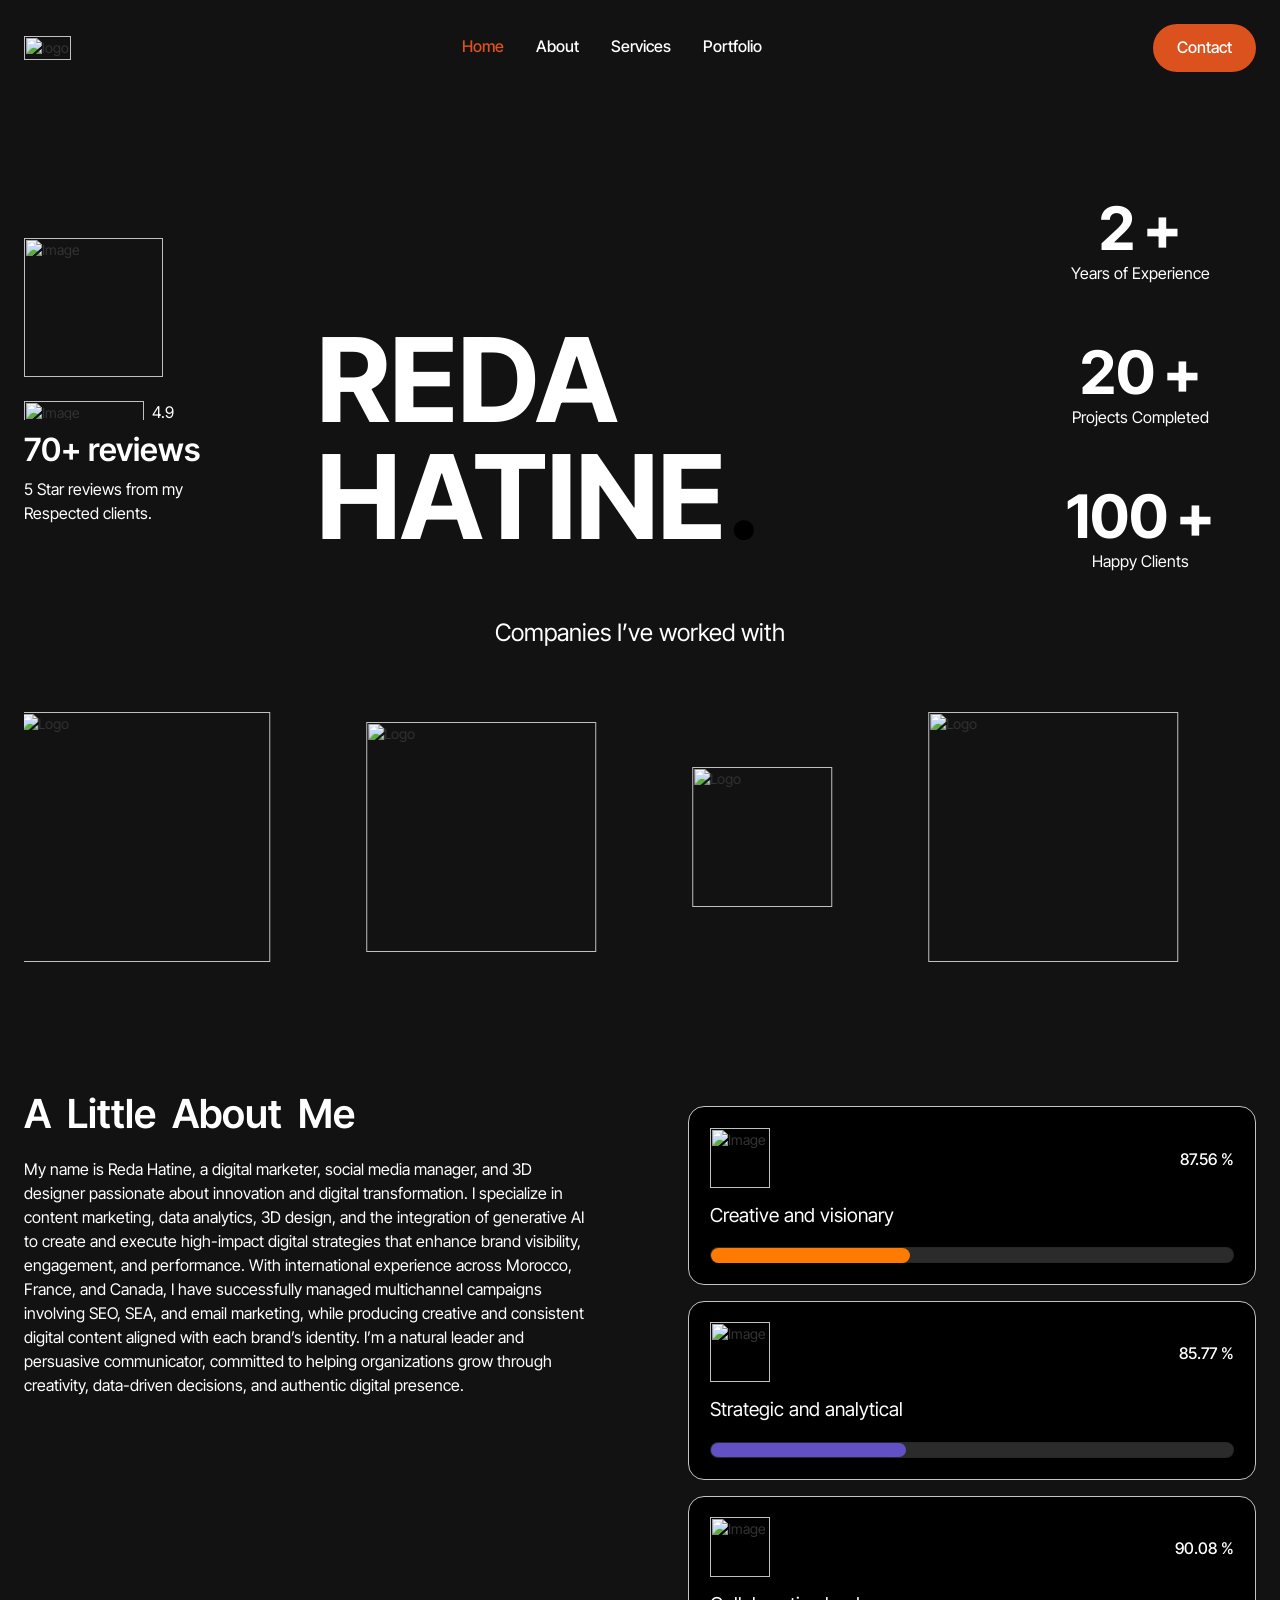
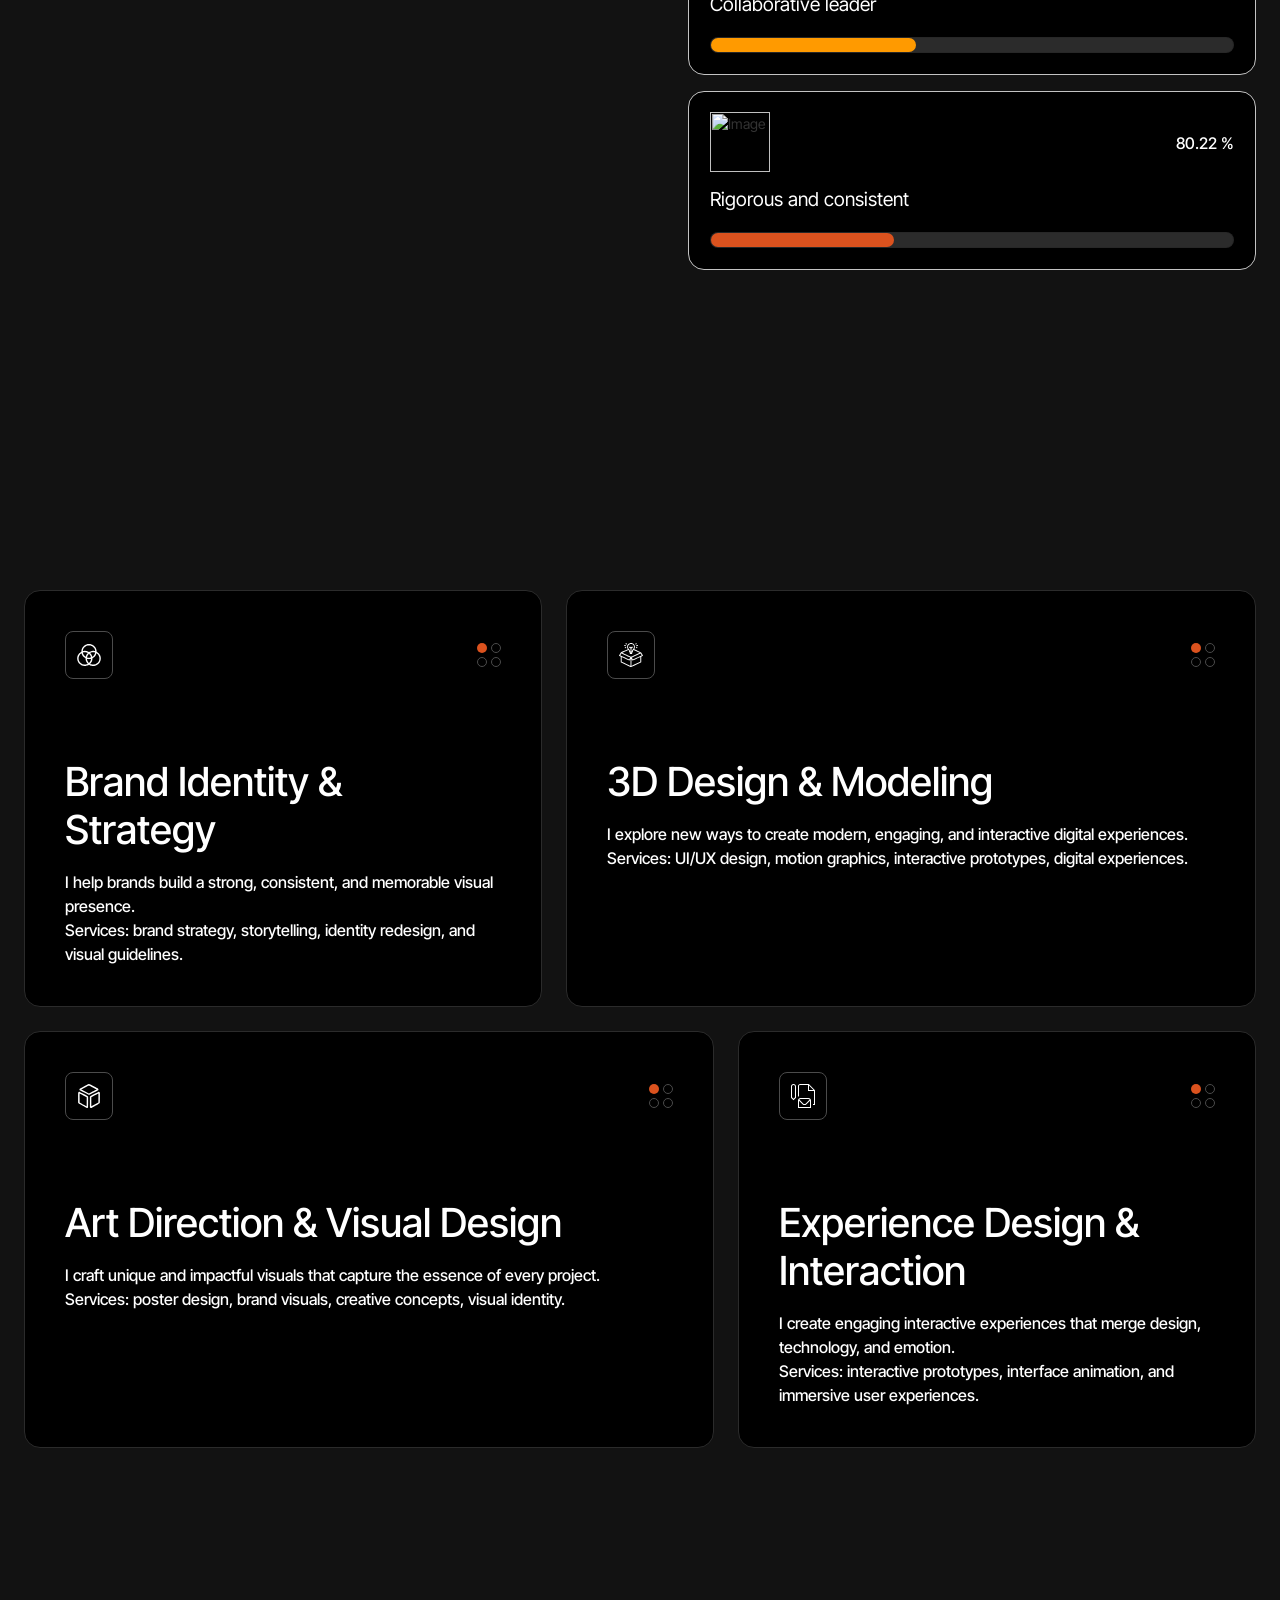
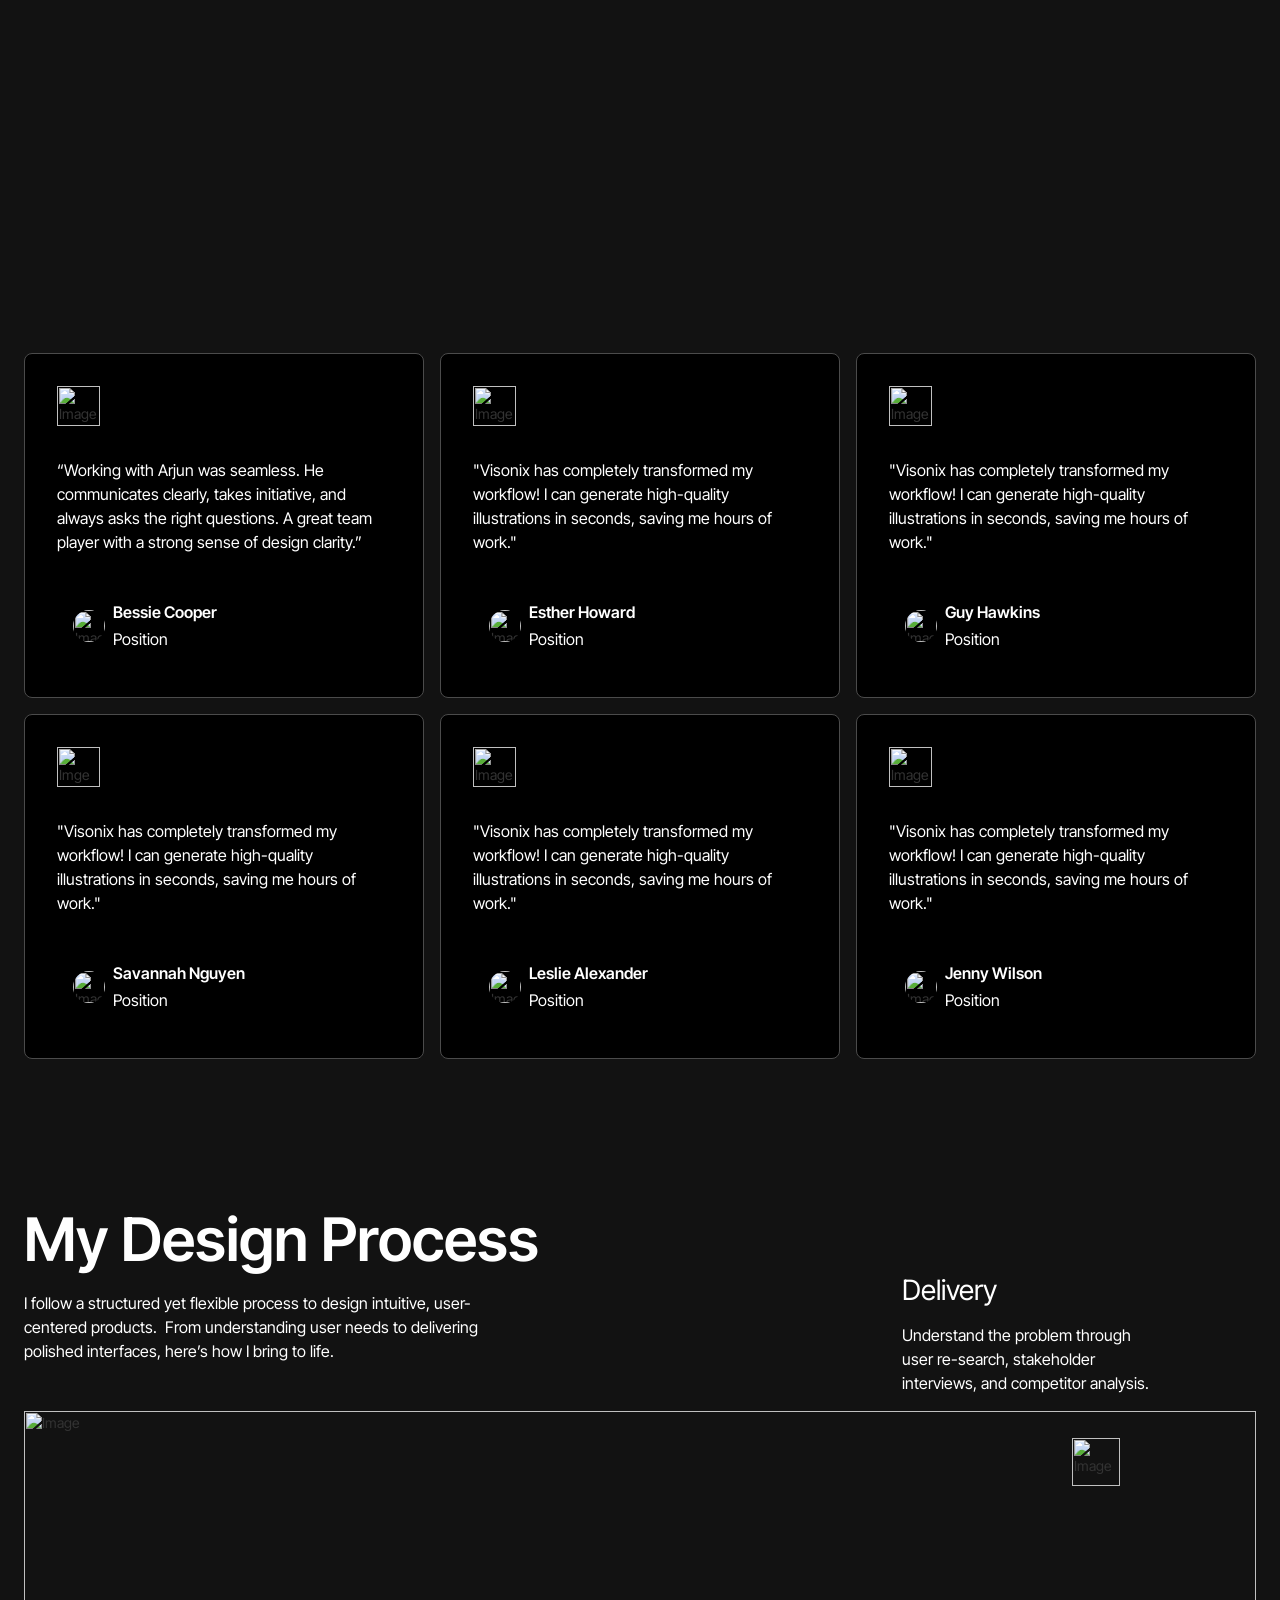
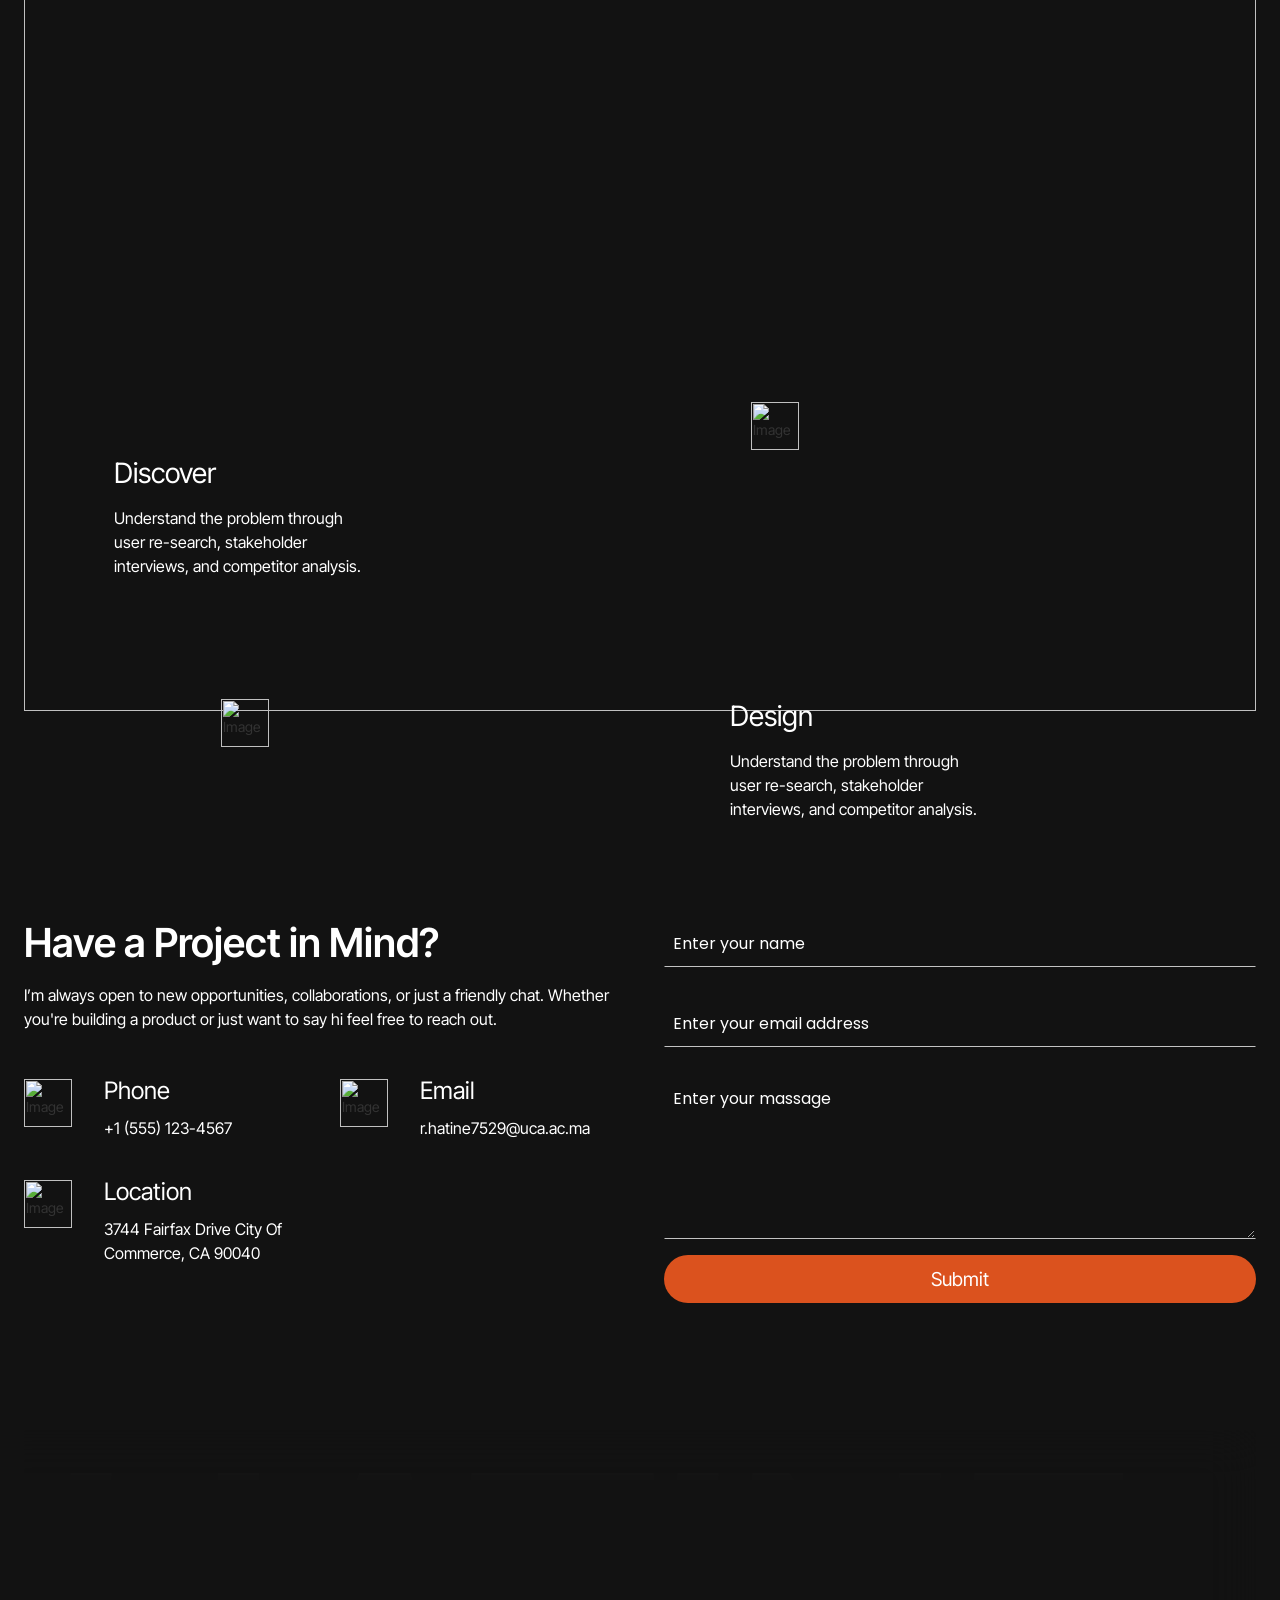
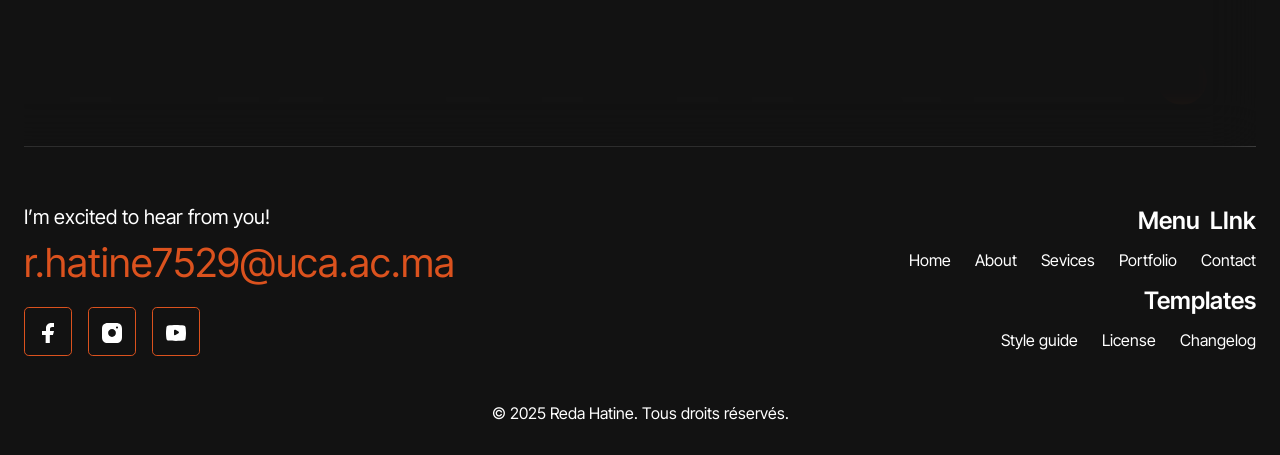
==== index.html @ 097d1cd8 "Add files via upload" ====
<html data-wf-page="6871e7c213c4bcf061320100" data-wf-site="6871e7c213c4bcf0613200f7" data-wf-status="1" lang="en" class="w-mod-js w-mod-ix wf-poppins-n3-active wf-poppins-n4-active wf-poppins-n5-active wf-poppins-n6-active wf-poppins-n7-active wf-poppins-n8-active wf-poppins-n9-active wf-intertight-n2-active wf-intertight-n3-active wf-intertight-n4-active wf-intertight-n5-active wf-intertight-n6-active wf-intertight-n7-active wf-intertight-n8-active wf-intertight-n9-active wf-active">
<head>
    <meta charset="utf-8">
    <title>HATINE PORTFOLIO</title>
    <meta name="description" content="HATINE PORTFOLIO — votre portfolio créatif et vos expériences digitales impactantes.">
    
    <!-- Open Graph -->
    <meta property="og:title" content="HATINE PORTFOLIO">
    <meta property="og:description" content="HATINE PORTFOLIO — votre portfolio créatif et vos expériences digitales impactantes.">
    <meta property="og:type" content="website">
    
    <!-- Twitter Card -->
    <meta name="twitter:card" content="summary_large_image">
    <meta property="twitter:title" content="HATINE PORTFOLIO">
    <meta property="twitter:description" content="HATINE PORTFOLIO — votre portfolio créatif et vos expériences digitales impactantes.">  
    <meta name="viewport" content="width=device-width, initial-scale=1">
    <!-- Favicon & Apple Touch Icon -->
    <link href="https://i.ibb.co/F4WWBfSJ/Fichier-1-1.webp" rel="shortcut icon" type="image/x-icon">
    <link href="https://i.ibb.co/KcgK6v9S/Fichier-2-6x.png" rel="apple-touch-icon">

    <!-- CSS et animations (à garder !) -->
    <link href="CSS.css" rel="stylesheet" type="text/css">

    <!-- Fonts Google -->
    <link href="https://fonts.googleapis.com/css?family=Poppins:300,regular,500,600,700,800,900%7CInter+Tight:200,300,regular,500,600,700,800,900" rel="stylesheet">

    <!-- Scripts divers (ex: Turnstile si utilisé) -->
    <script src="https://challenges.cloudflare.com/turnstile/v0/api.js"></script>
</head>
    <body>
        <div class="page-wrapper">
            <div data-animation="default" data-collapse="medium" data-duration="400" data-easing="ease" data-easing2="ease" role="banner" class="header-wrapper w-nav">
                <div class="container w-container">
                    <div class="header-content-wrapper">
                        <a href="./index.html" aria-current="page" class="header-logo-link w-nav-brand w--current" aria-label="home">
                            <img alt="logo" src="./SVG/LOGO HATINE 3.svg" class="header-logo">
                        </a>
                            <div class="header-middle-col" style="
    padding-left: 200px;
"><nav role="navigation" class="header-menu-wrapper w-nav-menu"><ul role="list" class="header-nav-menu-list"><li class="header-nav-list-item-middle"><a href="/" aria-current="page" class="header-nav-link w-nav-link w--current" style="max-width: 1440px;">Home</a></li><li class="header-nav-list-item-middle"><a href="/#About" class="header-nav-link w-nav-link" style="max-width: 1440px;">About</a></li><li class="header-nav-list-item-middle"><a href="/#Services" class="header-nav-link w-nav-link" style="max-width: 1440px;">Services</a></li><li class="header-nav-list-item-middle"><a href="/#Portfolio" class="header-nav-link w-nav-link" style="max-width: 1440px;">Portfolio</a></li><li class="header-nav-list-item-show-in-mbl"><a data-w-id="02e33fb7-3eda-a6fc-0c5e-44d389dcffd2" href="/#Contact" class="button bg-color w-inline-block"><div class="button-txt-container"><div class="button-text" style="transform: translate3d(0px, 0%, 0px) scale3d(1, 1, 1) rotateX(0deg) rotateY(0deg) rotateZ(0deg) skew(0deg, 0deg); transform-style: preserve-3d; color: rgb(255, 255, 255);">Contact me</div><div class="button-text" style="transform: translate3d(0px, 0%, 0px) scale3d(1, 1, 1) rotateX(0deg) rotateY(0deg) rotateZ(0deg) skew(0deg, 0deg); transform-style: preserve-3d; color: rgb(255, 255, 255);">Contact me</div></div><div class="button-bg bg" style="height: 0%;"></div></a></li></ul></nav></div><div class="header-right-col"><div data-w-id="871dc8f8-83c4-9dd5-4856-f73ccd2b44ee" class="menu-button w-nav-button" style="-webkit-user-select: text;" aria-label="menu" role="button" tabindex="0" aria-controls="w-nav-overlay-0" aria-haspopup="menu" aria-expanded="false">
                             <!-- Hamburger Menu -->
<div id="hamburger-animation" class="hamburger-icon"></div>

<!-- Ton menu existant reste inchangé -->
<!-- Exemple simple si nécessaire -->
<header>
  <nav id="main-nav">
    <ul>
      <li><a href="#home">Home</a></li>
      <li><a href="#pricing">Pricing</a></li>
      <li><a href="#catalogue">Catalogue</a></li>
    </ul>
  </nav>
</header>

<!-- Lottie JS -->
<script src="https://cdnjs.cloudflare.com/ajax/libs/lottie-web/5.10.1/lottie.min.js"></script>
<script>
  const animation = lottie.loadAnimation({
    container: document.getElementById('hamburger-animation'),
    renderer: 'svg',
    loop: false,
    autoplay: false,
    path: 'https://tonserveur.com/animation.lottie' // Remplace par ton fichier Lottie hébergé
  });

  const hamburger = document.getElementById('hamburger-animation');
  const nav = document.getElementById('main-nav');

  // Gestion du clic
  hamburger.addEventListener('click', () => {
    animation.play(); // Lancer l'animation
    nav.classList.toggle('open'); // Ouvrir/fermer le menu
  });
</script>

<style>
  .hamburger-icon {
    width: 50px;
    height: 50px;
    cursor: pointer;
  }

  /* Menu par défaut */
  #main-nav ul {
    display: flex;
    list-style: none;
    gap: 20px;
  }

  /* Classe open pour menu responsive si nécessaire */
  #main-nav.open ul {
    display: block; /* ou flex vertical selon ton design */
  }
</style>

                                <svg xmlns="http://www.w3.org/2000/svg" xmlns:xlink="http://www.w3.org/1999/xlink" viewBox="0 0 400 400" width="400" height="400" preserveAspectRatio="xMidYMid meet" style="width: 100%; height: 100%; transform: translate3d(0px, 0px, 0px); content-visibility: visible;"><defs><clipPath id="__lottie_element_2"><rect width="400" height="400" x="0" y="0"></rect></clipPath></defs><g clip-path="url(#__lottie_element_2)"><g transform="matrix(1,0,0,1,200,275)" opacity="1" style="display: block;"><g opacity="1" transform="matrix(1,0,0,1,1,0)"><path fill="rgb(255,255,255)" fill-opacity="1" d=" M120,0 C120,0 120,0 120,0 C120,11.038000106811523 111.03800201416016,20 100,20 C100,20 -100,20 -100,20 C-111.03800201416016,20 -120,11.038000106811523 -120,0 C-120,0 -120,0 -120,0 C-120,-11.038000106811523 -111.03800201416016,-20 -100,-20 C-100,-20 100,-20 100,-20 C111.03800201416016,-20 120,-11.038000106811523 120,0z"></path></g></g><g transform="matrix(1,0,0,1,200,200)" opacity="1" style="display: block;"><g opacity="1" transform="matrix(1,0,0,1,1,0)"><path fill="rgb(255,255,255)" fill-opacity="1" d=" M120,0 C120,0 120,0 120,0 C120,11.038000106811523 111.03800201416016,20 100,20 C100,20 -100,20 -100,20 C-111.03800201416016,20 -120,11.038000106811523 -120,0 C-120,0 -120,0 -120,0 C-120,-11.038000106811523 -111.03800201416016,-20 -100,-20 C-100,-20 100,-20 100,-20 C111.03800201416016,-20 120,-11.038000106811523 120,0z"></path></g></g><g transform="matrix(1,0,0,1,200,125)" opacity="1" style="display: block;"><g opacity="1" transform="matrix(1,0,0,1,1,0)"><path fill="rgb(255,255,255)" fill-opacity="1" d=" M120,0 C120,0 120,0 120,0 C120,11.038000106811523 111.03800201416016,20 100,20 C100,20 -100,20 -100,20 C-111.03800201416016,20 -120,11.038000106811523 -120,0 C-120,0 -120,0 -120,0 C-120,-11.038000106811523 -111.03800201416016,-20 -100,-20 C-100,-20 100,-20 100,-20 C111.03800201416016,-20 120,-11.038000106811523 120,0z"></path></g></g></g></svg></div></div><div class="btn-header-hidden-on-mbl"><a data-w-id="02e33fb7-3eda-a6fc-0c5e-44d389dcffd2" href="/#Contact" class="button bg-color w-inline-block"><div class="button-txt-container"><div class="button-text" style="transform: translate3d(0px, 0%, 0px) scale3d(1, 1, 1) rotateX(0deg) rotateY(0deg) rotateZ(0deg) skew(0deg, 0deg); transform-style: preserve-3d; color: rgb(255, 255, 255);">Contact</div><div class="button-text" style="transform: translate3d(0px, 0%, 0px) scale3d(1, 1, 1) rotateX(0deg) rotateY(0deg) rotateZ(0deg) skew(0deg, 0deg); transform-style: preserve-3d; color: rgb(255, 255, 255);">Contact</div></div><div class="button-bg bg" style="height: 0%;"></div></a></div></div></div></div><div class="w-nav-overlay" data-wf-ignore="" id="w-nav-overlay-0"></div></div><div class="main-wrapper"><section class="section hero"><div class="w-layout-blockcontainer container w-container"><div class="hero-block-wrapper"><div id="w-node-_30bfed81-cc82-657a-767e-dd9923428d04-61320100" class="hero-left-blcok"><div data-w-id="4ce2d105-aa10-a23f-bde0-a8a5b1ce5b0f" class="user-review-block" style="filter: blur(0px);">
                                  <img src="https://i.ibb.co/ZpfJ3Hmd/Fichier-1-6x.webp" loading="lazy" sizes="100vw" srcset="https://i.ibb.co/ZpfJ3Hmd/Fichier-1-6x.webp 500w, https://i.ibb.co/ZpfJ3Hmd/Fichier-1-6x.webp 576w" alt="Image" class="user-image"><div class="_5-star-review-block">
                                    <img src="https://i.ibb.co/gMTdr5tY/Fichier-3-6x.png" loading="lazy" alt="Image" class="image" style="
    padding-bottom: 3px;
"><div class="rating-point">4.9</div></div><h3 class="review-heading">70+ reviews</h3><p class="revicew-paragph">5 Star reviews from my Respected clients.</p></div></div><div class="hero-center-block">
                                <img class="hero-image" src="https://i.ibb.co/pjGcCcpR/image-boost-qualite-2-3x.png" alt="photos de hatine" style="opacity: 1; transform: translate3d(0px, 0px, 0px) scale3d(1, 1, 1) rotateX(0deg) rotateY(0deg) rotateZ(0deg) skew(0deg, 0deg); transform-style: preserve-3d; filter: blur(0px);" sizes="100vw" data-w-id="a9d3b0a2-f118-9b7a-ea75-cdd1d0e0e079" loading="lazy" srcset="https://i.postimg.cc/VNJX70Z6/IMAGE-4.png
 500w, https://i.ibb.co/pjGcCcpR/image-boost-qualite-2-3x.png
 800w, https://i.ibb.co/pjGcCcpR/image-boost-qualite-2-3x.png
 1080w, https://i.ibb.co/pjGcCcpR/image-boost-qualite-2-3x.png
 1600w, https://i.ibb.co/pjGcCcpR/image-boost-qualite-2-3x.png
 2000w, https://i.ibb.co/pjGcCcpR/image-boost-qualite-2-3x.png
 2600w, https://i.ibb.co/pjGcCcpR/image-boost-qualite-2-3x.png
 3200w, https://i.ibb.co/pjGcCcpR/image-boost-qualite-2-3x.png
 4868w"
>
                                <h1 data-w-id="84943221-6e9d-928a-6dec-cca4626eab8d" class="hero-heading" style="filter: blur(3.52024C15);">REDA HATINE<span class="text-color">.</span></h1>
                            </div><div id="w-node-_1a9e88be-eb42-890d-9bca-97d100cc6064-61320100" data-w-id="1a9e88be-eb42-890d-9bca-97d100cc6064" class="hero-right-block" style="filter: blur(0px);"><div class="experience-block-wrapper"><div class="experience-block"><div class="count-up-block"><div class="count-up-item"><h2 class="item-text">2</h2></div></div><h2 class="pluse">+</h2></div><div class="text-block">Years of Experience</div></div><div class="experience-block-wrapper"><div class="experience-block"><h2 class="item-text">20</h2><h2 class="pluse">+</h2></div><div class="text-block">Projects Completed</div></div><div class="experience-block-wrapper"><div class="experience-block"><h2 class="item-text">100</h2><h2 class="pluse">+</h2></div><div class="text-block">Happy Clients</div></div></div></div></div></section><section class="section logo"><div class="w-layout-blockcontainer container w-container"><div class="brend-logo-block"><div class="brand-logo-tittle">Companies I’ve worked with<br></div></div><div data-w-id="37435d28-dd24-475d-df54-d5ac12c17b4f" style="opacity: 1; transform: translate3d(0px, 0px, 0px) scale3d(1, 1, 1) rotateX(0deg) rotateY(0deg) rotateZ(0deg) skew(0deg, 0deg); transform-style: preserve-3d;" class="brand-content-wrapper"><div class="brand-logo-wrapper"><div data-w-id="37435d28-dd24-475d-df54-d5ac12c17b53" class="brand-logo-wrap" style="will-change: transform; transform: translate3d(-58.654%, 0px, 0px) scale3d(1, 1, 1) rotateX(0deg) rotateY(0deg) rotateZ(0deg) skew(0deg, 0deg); transform-style: preserve-3d;">
                              <div class="brand-logo-list">
                              <img loading="lazy" src="https://files.catbox.moe/8ltiwk.svg" alt="Logo" class="logo" width="150" height="auto">
                              <img loading="lazy" src="https://files.catbox.moe/9o4jgm.svg" alt="Logo" class="logo" width="230" height="auto">
                              <img loading="lazy" src="https://files.catbox.moe/4v5tq1.svg" alt="Logo" class="logo" width="250" height="auto">
                              <img loading="lazy" src="https://files.catbox.moe/s413m1.svg" alt="Logo" class="logo" width="230" height="auto">
                              <img loading="lazy" src="https://files.catbox.moe/nuo3vb.svg" alt="Logo" class="logo" width="140" height="auto">
                              <img loading="lazy" src="https://files.catbox.moe/gec1yn.svg" alt="Logo" class="logo" width="250" height="auto">
                              <img loading="lazy" src="https://files.catbox.moe/8ltiwk.svg" alt="Logo" class="logo" width="150" height="auto">
                              <img loading="lazy" src="https://files.catbox.moe/9o4jgm.svg" alt="Logo" class="logo" width="230" height="auto">
                              <img loading="lazy" src="https://files.catbox.moe/4v5tq1.svg" alt="Logo" class="logo" width="250" height="auto">
                              <img loading="lazy" src="https://files.catbox.moe/s413m1.svg" alt="Logo" class="logo" width="230" height="auto">
                              <img loading="lazy" src="https://files.catbox.moe/nuo3vb.svg" alt="Logo" class="logo" width="140" height="auto">
                              <img loading="lazy" src="https://files.catbox.moe/gec1yn.svg" alt="Logo" class="logo" width="250" height="auto">
                              <img loading="lazy" src="https://files.catbox.moe/8ltiwk.svg" alt="Logo" class="logo" width="150" height="auto">
                              <img loading="lazy" src="https://files.catbox.moe/9o4jgm.svg" alt="Logo" class="logo" width="230" height="auto">
                              <img loading="lazy" src="https://files.catbox.moe/4v5tq1.svg" alt="Logo" class="logo" width="250" height="auto">
                              <img loading="lazy" src="https://files.catbox.moe/s413m1.svg" alt="Logo" class="logo" width="230" height="auto">
                              <img loading="lazy" src="https://files.catbox.moe/nuo3vb.svg" alt="Logo" class="logo" width="140" height="auto">
                              <img loading="lazy" src="https://files.catbox.moe/gec1yn.svg" alt="Logo" class="logo" width="250" height="auto">
                              <img loading="lazy" src="https://files.catbox.moe/8ltiwk.svg" alt="Logo" class="logo" width="150" height="auto">
                              <img loading="lazy" src="https://files.catbox.moe/9o4jgm.svg" alt="Logo" class="logo" width="230" height="auto">
                              <img loading="lazy" src="https://files.catbox.moe/4v5tq1.svg" alt="Logo" class="logo" width="250" height="auto">
                              <img loading="lazy" src="https://files.catbox.moe/s413m1.svg" alt="Logo" class="logo" width="230" height="auto">
                              <img loading="lazy" src="https://files.catbox.moe/nuo3vb.svg" alt="Logo" class="logo" width="140" height="auto">
                              <img loading="lazy" src="https://files.catbox.moe/gec1yn.svg" alt="Logo" class="logo" width="250" height="auto">
                              
                            </div>
                            </div></div></div></div></section><section id="About" class="section about"><div class="w-layout-blockcontainer container w-container"><div class="about-grid"><div class="about-content-block"><div data-w-id="81171060-99e2-f472-6dbf-bc23b9b361d6" style="opacity: 1; transform: translate3d(0px, 0px, 0px) scale3d(1, 1, 1) rotateX(0deg) rotateY(0deg) rotateZ(0deg) skew(0deg, 0deg); transform-style: preserve-3d; filter: blur(0px);" class="about-left-content"><h2 class="about-heading">A &nbsp;Little &nbsp;About &nbsp;Me</h2><p class="about-paragraph">My name is Reda Hatine, a digital marketer, social media manager, and 3D designer passionate about innovation and digital transformation. I specialize in content marketing, data analytics, 3D design, and the integration of generative AI to create and execute high-impact digital strategies that enhance brand visibility, engagement, and performance.

With international experience across Morocco, France, and Canada, I have successfully managed multichannel campaigns involving SEO, SEA, and email marketing, while producing creative and consistent digital content aligned with each brand’s identity.

I’m a natural leader and persuasive communicator, committed to helping organizations grow through creativity, data-driven decisions, and authentic digital presence.</p></div></div>
<div class="about-right-content">
  <div data-w-id="67bd8d2a-3301-dd51-6ad3-b2452aca63e2" class="skill-block-wrapper" style="filter: blur(0px);">
    <div class="progressbar-block-wrapper">
      <div class="progressbar-text-block">
      <img src="https://i.ibb.co/FkCL4Tjv/Fichier-8-6x.png" loading="lazy" alt="Image" class="skill-logo">
      <div class="number-count-block"><div class="number-count-item">
        <div class="progressbar-peating">87.56 %</div></div></div></div>
      <div class="skill-tittle">Creative and visionary</div>
      <div data-w-id="2b3f5e15-7f4f-ccec-57c4-8867e4cb45e5" class="progressbar-block">
        <div class="progressbar _0-1" style="width: 10%; height: 14.4px;"></div></div></div>
        <div class="progressbar-block-wrapper"><div class="progressbar-text-block">
          <img src="https://i.ibb.co/RT8dkp8b/Fichier-10-6x.png" loading="lazy" alt="Image" class="skill-logo"><div class="number-count-block"><div class="number-count-item"><div class="progressbar-peating">85.77 %</div></div></div></div><div class="skill-tittle">Strategic and analytical</div><div data-w-id="8d98db5c-afa8-ae32-727e-9595b463fff4" class="progressbar-block"><div class="progressbar _0-2" style=""></div></div></div><div data-w-id="d628654c-b9e8-96ee-984b-22484316a522" style="opacity: 0;" class="progressbar-block-wrapper"><div class="progressbar-text-block"><img src="https://i.ibb.co/PZ3M0p9m/Fichier-5-6x.png" loading="lazy" alt="Image" class="skill-logo"><div class="number-count-block"><div class="number-count-item"><div class="progressbar-peating">90.08 %</div></div></div></div><div class="skill-tittle">Collaborative leader
</div><div data-w-id="d628654c-b9e8-96ee-984b-22484316a533" class="progressbar-block"><div class="progressbar _0-3" style=""></div></div></div><div data-w-id="a36bb72c-5422-218b-5f95-a6cd2f809452" class="progressbar-block-wrapper" style=""><div class="progressbar-text-block">
  <img src="https://i.ibb.co/RTTCkH35/Fichier-11-6x.png" loading="lazy" alt="Image" class="skill-logo"><div class="number-count-block"><div class="number-count-item"><div class="progressbar-peating">80.22 %</div></div></div></div><div class="skill-tittle">Rigorous and consistent</div><div data-w-id="a36bb72c-5422-218b-5f95-a6cd2f809463" class="progressbar-block"><div class="progressbar _0-4" style=""></div></div></div></div></div></div></div></section><section id="Services" class="secton services"><div class="w-layout-blockcontainer container w-container"><div data-w-id="b0ee0c36-6d15-39f8-bf74-77f7d0450d7d" style="opacity: 0;" class="services-block-tittle"><h2 class="services-tittle-text center">My services</h2><p class="services-tittle-paragraph center">
 From insights to interface, I create digital experiences that are both intuitive and visually refined.</p></div><div class="services-card-wrapper"><div data-w-id="d02e26b6-0eac-b21f-e681-9f4be373e562" class="services-card-block" style=""><div class="services-card-icon-block"><div class="services-icon-0-1 w-embed"><svg xmlns="http://www.w3.org/2000/svg" width="48" height="48" viewBox="0 0 48 48" fill="none">
  <rect x="0.5" y="0.5" width="47" height="47" rx="7.5" stroke="#4B4B4B"></rect>
  <path fill-rule="evenodd" clip-rule="evenodd" d="M23.9538 13C24.3736 13 24.8394 13.0183 24.9916 13.0458C25.1438 13.0733 25.5082 13.1559 25.7987 13.2246C26.0893 13.2934 26.5459 13.4355 26.8134 13.5364C27.0809 13.6418 27.4868 13.8343 27.722 13.9673C27.9573 14.1002 28.317 14.334 28.5292 14.4853C28.7367 14.6366 29.1149 14.9667 29.3732 15.2234C29.6269 15.4755 29.959 15.8514 30.1112 16.0623C30.2634 16.2686 30.4986 16.6262 30.6324 16.86C30.7661 17.0938 30.9552 17.488 31.0567 17.7402C31.1536 17.9923 31.2781 18.3544 31.3288 18.5424C31.3842 18.7304 31.458 19.0604 31.4949 19.2759C31.5318 19.4914 31.5779 19.8994 31.6332 20.7016L31.9561 20.8758C32.136 20.9721 32.4865 21.2059 32.7402 21.3938C32.9938 21.5864 33.4182 21.9669 33.6857 22.2373C33.9532 22.5124 34.2945 22.925 34.4513 23.1496C34.6035 23.3788 34.8064 23.6951 34.8987 23.8602C34.9863 24.0252 35.1339 24.3324 35.2215 24.5478C35.3138 24.7633 35.4383 25.1254 35.5075 25.3501C35.5721 25.5747 35.6689 25.9965 35.7151 26.2807C35.775 26.6153 35.8073 27.005 35.8073 27.3993C35.8073 27.7889 35.775 28.2107 35.7151 28.5591C35.6689 28.8616 35.5721 29.2971 35.5075 29.5218C35.4383 29.7464 35.3046 30.1315 35.1985 30.3699C35.097 30.6083 34.9033 30.9933 34.7696 31.218C34.6358 31.4426 34.4052 31.7956 34.2484 31.9973C34.0962 32.199 33.7456 32.5795 33.4689 32.8454C33.1922 33.1113 32.8001 33.4459 32.6018 33.588C32.3989 33.7302 32.016 33.964 31.7485 34.1015C31.481 34.239 31.1489 34.3949 31.0106 34.4499C30.8722 34.5049 30.5586 34.6103 30.3187 34.6837C30.0789 34.7524 29.7053 34.8487 29.4885 34.89C29.2625 34.9312 28.7598 34.9771 28.3124 34.9862C27.8143 35 27.413 34.9908 27.2055 34.9542C27.0256 34.9267 26.6428 34.8441 26.3522 34.7708C26.0616 34.702 25.605 34.5599 25.3375 34.4591C25.07 34.3536 24.6734 34.1657 24.4474 34.0373C24.226 33.9135 24.0184 33.8081 23.9907 33.8081C23.9585 33.8127 23.8155 33.8814 23.6771 33.9685C23.5387 34.0511 23.2482 34.2023 23.0314 34.3032C22.8146 34.404 22.441 34.5462 22.2012 34.6241C21.9614 34.6974 21.597 34.7937 21.394 34.835C21.1911 34.8762 20.9282 34.9312 20.8037 34.9542C20.6838 34.9817 20.2548 35 19.8489 35C19.4431 35 19.0003 34.9771 18.8665 34.9496C18.7374 34.9221 18.4284 34.8579 18.1885 34.8075C17.9487 34.757 17.5428 34.6424 17.2892 34.5553C17.0355 34.4682 16.6665 34.3124 16.4682 34.2161C16.2745 34.1198 15.9747 33.9502 15.804 33.8493C15.6287 33.7439 15.3243 33.5284 15.1214 33.3726C14.9185 33.2167 14.5449 32.8729 14.2912 32.6116C14.0375 32.3457 13.7054 31.9469 13.5486 31.7222C13.3964 31.493 13.1935 31.1767 13.1012 31.0117C13.0136 30.8466 12.866 30.5395 12.7784 30.324C12.6861 30.1086 12.5616 29.7464 12.4924 29.5218C12.4279 29.2971 12.3356 28.8708 12.2849 28.582C12.2249 28.2382 12.1926 27.8393 12.1926 27.4359C12.1926 27.0325 12.2249 26.6337 12.2849 26.2899C12.331 26.001 12.4279 25.5747 12.4924 25.3501C12.5616 25.1254 12.6861 24.7633 12.7784 24.5478C12.866 24.3324 13.0136 24.0252 13.1012 23.8602C13.1935 23.6951 13.3964 23.3788 13.5486 23.1496C13.7054 22.925 14.0467 22.5124 14.3143 22.2373C14.5818 21.9669 15.0061 21.5864 15.2598 21.3938C15.5134 21.2059 15.8686 20.9721 16.3667 20.7016L16.399 20.1836C16.4221 19.8994 16.4682 19.4914 16.5051 19.2759C16.542 19.0604 16.6158 18.7304 16.6711 18.5424C16.7218 18.3544 16.8464 17.9923 16.9432 17.7402C17.0447 17.488 17.2338 17.0938 17.3676 16.86C17.5013 16.6262 17.7365 16.2686 17.8887 16.0577C18.0409 15.8514 18.373 15.4755 18.6313 15.2188C18.885 14.9667 19.2632 14.6366 19.4754 14.4853C19.6829 14.334 20.0427 14.1002 20.2779 13.9673C20.5131 13.8343 20.9098 13.6464 21.1634 13.5455C21.4171 13.4493 21.823 13.3163 22.0628 13.2567C22.3027 13.1925 22.6578 13.11 22.8469 13.0733C23.0498 13.0367 23.5065 13.0046 23.9538 13V13ZM22.4318 14.5816C22.192 14.6458 21.8184 14.7695 21.6016 14.8566C21.3848 14.9437 21.0758 15.095 20.9098 15.1913C20.7437 15.2876 20.4439 15.4939 20.241 15.6406C20.0381 15.7918 19.6967 16.099 19.48 16.3236C19.2632 16.5528 18.9865 16.8921 18.8573 17.08C18.7328 17.2634 18.5391 17.5935 18.4284 17.8089C18.3223 18.0244 18.1747 18.3865 18.0963 18.6112C18.0225 18.8358 17.9303 19.1888 17.8934 19.3905C17.8565 19.5922 17.8149 19.8443 17.8011 19.9498C17.7873 20.0598 17.7827 20.1469 17.7965 20.1469C17.8103 20.1469 17.9395 20.1148 18.0871 20.0781C18.2301 20.0415 18.5852 19.9773 18.8712 19.9406C19.1525 19.9039 19.5999 19.8718 19.8628 19.8718C20.1211 19.8718 20.55 19.9039 20.8175 19.936C21.085 19.9727 21.4356 20.0369 21.6016 20.0781C21.7676 20.1194 22.0674 20.2065 22.2704 20.2707C22.4733 20.3349 22.8146 20.4724 23.0314 20.5687C23.2482 20.6695 23.5387 20.8208 23.6771 20.9033C23.8155 20.9904 23.9585 21.0592 23.9907 21.0638C24.0184 21.0638 24.226 20.9583 24.452 20.8345C24.6734 20.7062 25.0608 20.5228 25.3145 20.422C25.5681 20.3257 25.974 20.1927 26.2138 20.1286C26.4537 20.0598 26.8872 19.9773 27.1732 19.9406C27.4545 19.9039 27.8973 19.8718 28.151 19.8718C28.4047 19.8718 28.8474 19.9039 29.1334 19.9406C29.4147 19.9773 29.7699 20.0415 29.9175 20.0781C30.0605 20.1148 30.1896 20.1469 30.2034 20.1469C30.2173 20.1469 30.2127 20.0598 30.1988 19.9498C30.185 19.8443 30.1435 19.5922 30.1066 19.3905C30.0697 19.1888 29.9774 18.8358 29.9036 18.6112C29.8252 18.3865 29.6776 18.0244 29.5716 17.8089C29.4609 17.5935 29.2718 17.2634 29.1426 17.0754C29.0181 16.8875 28.6768 16.4932 28.3816 16.2044C28.091 15.911 27.6944 15.5718 27.5053 15.448C27.3162 15.3197 26.9841 15.1317 26.7673 15.0217C26.5505 14.9162 26.1862 14.7695 25.9602 14.6916C25.7342 14.6183 25.379 14.5266 25.1761 14.4853C24.9731 14.4441 24.5165 14.4028 24.1614 14.3936C23.8063 14.3845 23.3727 14.3936 23.1928 14.4211C23.0176 14.4441 22.6716 14.5174 22.4318 14.5816ZM18.1885 21.4718C17.8934 21.5543 17.8887 21.5589 17.898 21.7101C17.9026 21.7972 17.9625 22.0494 18.0271 22.2786C18.0963 22.5032 18.2208 22.8562 18.3085 23.0579C18.3915 23.2596 18.6129 23.6493 18.7927 23.9289C18.9865 24.2178 19.2955 24.6074 19.5307 24.8458C19.7521 25.0704 20.1026 25.3822 20.3056 25.5334C20.5131 25.6847 20.693 25.7993 20.7022 25.7856C20.7114 25.7718 20.7668 25.6068 20.8175 25.4188C20.8729 25.2309 20.9974 24.8687 21.0943 24.6166C21.1957 24.3645 21.3848 23.9702 21.514 23.7456C21.6431 23.5164 21.8414 23.2092 21.9475 23.0579C22.0582 22.9066 22.3027 22.6041 22.4964 22.3795L22.8469 21.9806C22.3303 21.7606 22.0352 21.646 21.8553 21.5818C21.68 21.5222 21.3433 21.4305 21.1173 21.3801C20.8498 21.3205 20.4578 21.2838 20.0104 21.2701C19.5307 21.2563 19.1894 21.2701 18.9034 21.3159C18.6774 21.3526 18.3546 21.4213 18.1885 21.4718ZM26.9749 21.3663C26.7719 21.403 26.4721 21.4763 26.3061 21.5314C26.14 21.5818 25.8126 21.7056 25.582 21.8018L25.153 21.9806C25.6973 22.6041 25.9417 22.9066 26.0524 23.0579C26.1585 23.2092 26.3568 23.5164 26.486 23.7456C26.6151 23.9702 26.8042 24.3645 26.9057 24.6166C27.0025 24.8687 27.1271 25.2309 27.1824 25.4188C27.2331 25.6068 27.2885 25.7672 27.2977 25.7718C27.3116 25.781 27.4591 25.6893 27.6344 25.5701C27.8051 25.4555 28.1556 25.1484 28.4093 24.8962C28.7321 24.5753 28.9812 24.2773 29.2072 23.9289C29.3871 23.6493 29.6085 23.2596 29.6915 23.0579C29.7791 22.8562 29.9036 22.5032 29.9728 22.2786C30.0374 22.0494 30.0973 21.7972 30.102 21.7101C30.1112 21.5589 30.1066 21.5543 29.8114 21.4718C29.6453 21.4213 29.304 21.3526 29.0504 21.3159C28.7967 21.2792 28.3816 21.2517 28.1279 21.2563C27.8742 21.2609 27.5929 21.2701 27.5053 21.2792C27.4176 21.2884 27.1778 21.3251 26.9749 21.3663ZM15.3751 23.1221C15.1306 23.3651 14.817 23.7364 14.674 23.9519C14.531 24.1673 14.3281 24.5066 14.2266 24.7083C14.1252 24.91 13.9822 25.263 13.9038 25.4876C13.83 25.7122 13.7285 26.0744 13.6824 26.2899C13.6224 26.5741 13.5994 26.8858 13.5994 27.4359C13.5994 27.986 13.6224 28.2978 13.6824 28.582C13.7285 28.7975 13.83 29.1596 13.9038 29.3842C13.9822 29.6089 14.139 29.9848 14.2543 30.2094C14.3696 30.434 14.5495 30.7458 14.651 30.8971C14.757 31.0483 14.9692 31.3142 15.1214 31.493C15.2736 31.6672 15.555 31.9423 15.7441 32.1027C15.9332 32.2632 16.2237 32.4832 16.3898 32.5887C16.5558 32.6987 16.8556 32.8683 17.0585 32.9692C17.2615 33.07 17.5936 33.2121 17.7965 33.2809C17.9994 33.3497 18.3638 33.4459 18.6036 33.5009C18.9449 33.5743 19.2125 33.5972 19.8259 33.5972C20.407 33.6018 20.7114 33.5789 21.002 33.5193C21.2188 33.4734 21.5278 33.3955 21.6938 33.3405C21.8599 33.2901 22.1874 33.1663 22.4226 33.07L22.8469 32.8912C22.2565 32.2128 21.966 31.8368 21.8184 31.6168C21.6708 31.3967 21.4448 31.0117 21.3249 30.7595C21.2003 30.5074 21.0251 30.0856 20.9374 29.8198C20.8498 29.5539 20.7437 29.1825 20.7068 28.9946C20.6699 28.8066 20.6146 28.4628 20.5869 28.2382C20.5638 28.009 20.5408 27.7064 20.5408 27.5597V27.2984C20.0242 27.0004 19.6783 26.7758 19.4477 26.6016C19.2125 26.432 18.8481 26.1202 18.6359 25.9094C18.4284 25.7031 18.1286 25.3684 17.9764 25.1667C17.8196 24.965 17.5843 24.612 17.446 24.3874C17.3076 24.1582 17.1093 23.7685 17.0032 23.5164C16.8971 23.2642 16.7587 22.87 16.6942 22.6453C16.625 22.4161 16.565 22.219 16.5558 22.2007C16.5512 22.1823 16.3805 22.2878 16.1776 22.4253C15.9793 22.5674 15.6149 22.8837 15.3751 23.1221ZM31.3104 22.6178C31.2458 22.8608 31.1028 23.2642 30.9967 23.5164C30.8907 23.7685 30.6877 24.1582 30.554 24.3874C30.4156 24.612 30.1665 24.9742 30.0005 25.1896C29.8345 25.4051 29.53 25.7443 29.3271 25.946C29.1242 26.1477 28.8013 26.4274 28.6122 26.5695C28.4231 26.7116 28.091 26.9362 27.8742 27.0646L27.4822 27.2938C27.4269 28.0961 27.3807 28.5132 27.3392 28.7424C27.2977 28.9671 27.2147 29.3292 27.1501 29.5447C27.0902 29.7602 26.9518 30.1407 26.8457 30.3928C26.7396 30.6449 26.5413 31.0346 26.4029 31.2638C26.2646 31.4884 26.0616 31.8002 25.9463 31.9514C25.831 32.1027 25.605 32.3778 25.4436 32.5566L25.153 32.8912C25.8126 33.1663 26.14 33.2901 26.3061 33.3405C26.4721 33.3955 26.7811 33.4734 26.9979 33.5193C27.2839 33.5789 27.5975 33.6018 28.151 33.5972C28.6952 33.5972 29.0273 33.5743 29.3271 33.5147C29.5531 33.4688 29.9313 33.3726 30.1573 33.2946C30.3833 33.2213 30.78 33.0517 31.0336 32.9233C31.2873 32.795 31.6932 32.5382 31.933 32.3594C32.1729 32.1807 32.5326 31.8598 32.7309 31.6489C32.9293 31.438 33.1922 31.1217 33.3167 30.9429C33.4366 30.7641 33.6303 30.434 33.7456 30.2094C33.8609 29.9802 34.0178 29.6089 34.0962 29.3842C34.17 29.155 34.2714 28.7975 34.3176 28.582C34.3775 28.2978 34.4006 27.986 34.4006 27.4359C34.4006 26.8858 34.3775 26.5741 34.3176 26.2899C34.2714 26.0744 34.17 25.7122 34.0962 25.4876C34.0178 25.2584 33.8748 24.91 33.7733 24.7083C33.6718 24.5066 33.4735 24.1765 33.3398 23.9748C33.2014 23.7731 32.9477 23.4522 32.7724 23.2642C32.5972 23.0763 32.2928 22.792 32.0898 22.6362C31.8915 22.4757 31.6609 22.3107 31.5779 22.2603L31.4303 22.1732L31.3104 22.6178ZM23.0083 23.9564C22.8838 24.1444 22.6901 24.4745 22.584 24.6899C22.4733 24.9008 22.3257 25.263 22.2519 25.4922C22.1781 25.7168 22.0951 26.001 22.0674 26.1202C22.0398 26.2394 22.0167 26.3586 22.0167 26.3861C22.0167 26.409 22.1182 26.4595 22.2381 26.4961C22.358 26.5328 22.6209 26.597 22.8238 26.6383C23.0268 26.6795 23.4511 26.7254 23.7694 26.7391C24.1891 26.7575 24.4935 26.7391 24.8763 26.6841C25.1669 26.6428 25.5358 26.5649 25.6973 26.5191C25.8541 26.4686 25.9832 26.4045 25.9832 26.3724C25.9832 26.3403 25.9325 26.1202 25.8679 25.8819C25.8034 25.6389 25.688 25.2905 25.6096 25.1025C25.5358 24.91 25.379 24.5937 25.2591 24.392C25.1438 24.1902 24.9639 23.9106 24.8625 23.7731C24.761 23.631 24.5304 23.3697 24.3505 23.1863C24.1706 23.0029 24.0092 22.8516 23.9954 22.8516C23.9769 22.8562 23.8016 23.0258 23.6033 23.2367C23.405 23.443 23.1375 23.7685 23.0083 23.9564ZM22.0444 28.6095C22.0813 28.8112 22.1689 29.1413 22.2335 29.343C22.298 29.5447 22.4272 29.861 22.5102 30.0536C22.5978 30.2415 22.8054 30.5991 22.9668 30.8421C23.1283 31.0896 23.428 31.4609 23.631 31.6672L24 32.0477C24.5719 31.4609 24.8717 31.0896 25.0331 30.8421C25.1991 30.5991 25.4021 30.2415 25.4897 30.0536C25.5774 29.861 25.7019 29.5447 25.7665 29.343C25.831 29.1413 25.914 28.8112 25.9556 28.6095C25.9925 28.4078 26.034 28.1557 26.0524 28.0456C26.0662 27.9402 26.0616 27.8531 26.0432 27.8531C26.0247 27.8531 25.891 27.8852 25.7526 27.9219C25.6143 27.9585 25.2683 28.0181 24.9824 28.0594C24.6964 28.0961 24.2536 28.1282 24 28.1282C23.7463 28.1282 23.3081 28.0961 23.0222 28.0594C22.7362 28.0181 22.3857 27.9585 22.2473 27.9219C22.1089 27.8852 21.9798 27.8531 21.966 27.8531C21.9475 27.8531 21.9429 27.9402 21.9567 28.0456C21.966 28.1557 22.0075 28.4078 22.0444 28.6095Z" fill="white"></path>
</svg></div><div class="w-embed"><svg xmlns="http://www.w3.org/2000/svg" width="24" height="24" viewBox="0 0 24 24" fill="none">
  <circle cx="5" cy="5" r="5" fill="#DB521E"></circle>
  <circle cx="19" cy="5" r="4.5" stroke="#4B4B4B"></circle>
  <circle cx="5" cy="19" r="4.5" stroke="#4B4B4B"></circle>
  <circle cx="19" cy="19" r="4.5" stroke="#4B4B4B"></circle>
</svg></div></div><div class="services-content-block"><h3 class="services-tittle">Brand Identity & Strategy</h3><p class="services-paragraph">I help brands build a strong, consistent, and memorable visual presence.<br>
Services: brand strategy, storytelling, identity redesign, and visual guidelines.</p></div></div><div data-w-id="553f4b07-f94e-8729-8e45-bdcdd62da2c7" class="services-card-block" style=""><div class="services-card-icon-block"><div class="services-icon-0-1 w-embed"><svg xmlns="http://www.w3.org/2000/svg" width="48" height="48" viewBox="0 0 48 48" fill="none">
  <rect x="0.5" y="0.5" width="47" height="47" rx="7.5" stroke="#4B4B4B"></rect>
  <path fill-rule="evenodd" clip-rule="evenodd" d="M19.0266 12C19.1344 12 19.2422 12.0375 19.3219 12.1079C19.3875 12.1642 19.5187 12.3893 19.6125 12.6097C19.7062 12.8302 19.7812 13.0787 19.7812 13.1632C19.7812 13.2663 19.7391 13.3555 19.6453 13.454C19.5516 13.5524 19.4625 13.5947 19.3641 13.5947C19.2844 13.5947 19.1625 13.5665 19.0875 13.529C18.9891 13.4821 18.9141 13.3601 18.7594 12.9802C18.6141 12.6332 18.5625 12.4596 18.5859 12.3752C18.6 12.3096 18.6703 12.2017 18.7406 12.1266C18.8297 12.0328 18.9047 12 19.0266 12V12ZM23.9625 12.0047C24.4219 12 24.5906 12.0188 24.9469 12.1219C25.1859 12.1876 25.5281 12.3142 25.7109 12.4034C25.8938 12.4925 26.1844 12.6754 26.3672 12.8114C26.55 12.9474 26.8266 13.2194 26.9906 13.4117C27.15 13.604 27.375 13.9464 27.4922 14.1809C27.6047 14.4154 27.7453 14.7813 27.7969 15.0017C27.8625 15.2737 27.8906 15.5598 27.8906 15.9163C27.8906 16.2727 27.8625 16.5542 27.7969 16.8215C27.7453 17.0326 27.6422 17.3374 27.5719 17.5016C27.4969 17.661 27.3797 17.8815 27.1875 18.191L27.4547 18.3224C27.6047 18.3974 29.1703 19.1338 30.9328 19.9545C33.6703 21.2303 34.1531 21.4695 34.2141 21.582C34.2563 21.6571 34.6453 22.2809 35.0766 22.9656C35.5125 23.6551 35.8969 24.2742 35.9344 24.3492C35.9719 24.4196 36 24.5274 36 24.5931C36 24.6588 35.9484 24.7666 35.8922 24.8417C35.8219 24.9214 35.4891 25.1043 34.2656 25.6718V31.1359L34.1578 31.2532C34.0922 31.3282 32.2453 32.2146 29.0859 33.692C24.8813 35.6572 24.0938 36.0137 23.9531 35.9996C23.8641 35.9855 21.5719 34.9396 18.8672 33.6733C15.7781 32.2287 13.9078 31.3235 13.7344 31.1359L13.7391 25.6718L12.9797 25.3201C12.5109 25.1043 12.1781 24.9167 12.1125 24.8417C12.0516 24.7666 12 24.6588 12 24.5931C12 24.5274 12.0281 24.4196 12.0656 24.3492C12.1031 24.2742 12.4875 23.6551 12.9234 22.9656C13.3547 22.2809 13.7437 21.6571 13.7859 21.582C13.8469 21.4695 14.3719 21.2115 17.325 19.8373C19.2281 18.9461 20.7937 18.2145 20.8031 18.2051C20.8078 18.1957 20.7703 18.1347 20.7234 18.0644C20.6719 17.9893 20.5594 17.7736 20.4656 17.5813C20.3766 17.389 20.2547 17.0419 20.2031 16.8074C20.1141 16.4463 20.1047 16.2915 20.1234 15.7521C20.1375 15.2784 20.1703 15.0392 20.25 14.7907C20.3062 14.6124 20.4328 14.3029 20.5359 14.1106C20.6344 13.9183 20.8359 13.6134 20.9859 13.4352C21.1359 13.2523 21.3938 12.9943 21.5625 12.8583C21.7312 12.7223 22.0172 12.5347 22.1953 12.4456C22.3734 12.3518 22.725 12.2157 22.9688 12.1407C23.3438 12.0281 23.5031 12.0094 23.9625 12.0047ZM22.7812 13.2007C22.6406 13.2663 22.3969 13.4117 22.2422 13.5196C22.0875 13.6275 21.8578 13.8432 21.7313 13.998C21.6094 14.1481 21.4312 14.4154 21.3469 14.5937C21.2578 14.7672 21.1547 15.0392 21.1172 15.2034C21.0797 15.3629 21.0469 15.6865 21.0469 15.9163C21.0469 16.1508 21.0797 16.4697 21.1172 16.6339C21.1547 16.7934 21.2531 17.056 21.3328 17.2202C21.4125 17.3796 21.5578 17.6048 21.6516 17.722C21.7453 17.8346 21.9 18.0175 21.9984 18.1207C22.0969 18.2239 22.2797 18.4677 22.4109 18.66C22.5375 18.8523 22.7063 19.1807 22.7859 19.387C22.8656 19.5934 22.9688 19.9264 23.0109 20.1281C23.0766 20.4564 23.0953 20.4939 23.1797 20.4704C23.2312 20.4564 23.3297 20.4423 23.4 20.4423H23.5312V17.253C23.2406 17.2999 23.1328 17.2858 23.0391 17.2389C22.9594 17.2014 22.7156 16.9763 22.4859 16.7418C22.1203 16.3572 22.0781 16.2962 22.0781 16.1414C22.0781 16.0429 22.1156 15.9163 22.1625 15.8647C22.2047 15.8084 22.2891 15.7381 22.3453 15.7099C22.4062 15.6818 22.5047 15.6583 22.5703 15.6583C22.6484 15.6583 22.7766 15.7443 22.9547 15.9163L23.2266 16.1743C23.5547 15.8413 23.7094 15.7146 23.7891 15.6724C23.8734 15.6302 23.9859 15.6114 24.0703 15.6302C24.1547 15.6443 24.3141 15.7615 24.4688 15.9163L24.7266 16.1696C25.1812 15.7381 25.2469 15.7052 25.4062 15.7052C25.5422 15.7052 25.6266 15.7381 25.7109 15.8225C25.7766 15.8882 25.8422 15.996 25.8563 16.0711C25.8703 16.1414 25.8609 16.2493 25.8328 16.315C25.8047 16.3806 25.5797 16.6339 25.3312 16.8778L24.8812 17.3233L24.4688 17.253V20.4423C24.6703 20.4423 24.7688 20.4564 24.8203 20.4704C24.9 20.4939 24.9187 20.4658 24.9516 20.2688C24.975 20.1468 25.0547 19.8513 25.1297 19.6215C25.2094 19.3917 25.3359 19.0822 25.4156 18.9415C25.5 18.8007 25.65 18.5662 25.7625 18.4255C25.8703 18.2848 26.0063 18.116 26.0719 18.0503C26.1328 17.9847 26.2594 17.8393 26.3531 17.722C26.4469 17.6048 26.5969 17.3515 26.6859 17.1592C26.775 16.9669 26.8734 16.6949 26.9016 16.5635C26.9297 16.4275 26.9531 16.132 26.9531 15.9069C26.9531 15.6771 26.9203 15.3675 26.8828 15.2128C26.8453 15.058 26.7328 14.7719 26.6391 14.5796C26.5125 14.3169 26.3766 14.134 26.0906 13.8479C25.8797 13.6416 25.5938 13.4071 25.4531 13.3273C25.3125 13.2476 25.0594 13.135 24.8906 13.0787C24.6891 13.0131 24.4266 12.9709 24.1172 12.9568C23.8031 12.9474 23.55 12.9615 23.3438 13.0084C23.175 13.0506 22.9219 13.135 22.7812 13.2007ZM15.5156 21.7133L15.3047 21.8071C16.6828 22.4497 18.6375 23.3596 20.5312 24.2413C23.7516 25.7422 23.9859 25.8454 24.1172 25.7938C24.1922 25.7657 26.1562 24.8605 28.4766 23.777L32.6953 21.8071C32.2219 21.5914 30.8391 20.9488 29.3203 20.2359L26.5547 18.9415C26.3859 19.1431 26.2688 19.3495 26.1797 19.5277C26.0953 19.7106 25.9922 19.9827 25.95 20.1374C25.9125 20.2922 25.8703 20.5783 25.8516 20.7706C25.8328 21.0567 25.8047 21.1458 25.7109 21.2537C25.6406 21.3288 25.5188 21.3944 25.4062 21.4179L25.2188 21.4507C25.2188 22.5951 25.2188 22.5998 25.0828 22.7546L24.9469 22.9046H23.0531C22.7812 22.5998 22.7812 22.5951 22.7812 22.0276V21.4507C22.4812 21.3944 22.3594 21.3288 22.2891 21.2537C22.1953 21.1458 22.1672 21.0567 22.1437 20.7472C22.1297 20.5408 22.0688 20.2125 22.0125 20.0202C21.9563 19.8279 21.8344 19.5324 21.7406 19.3636C21.6516 19.1947 21.5437 19.0353 21.5063 19.0024C21.45 18.9602 20.8781 19.2088 18.5812 20.2828C17.0109 21.0192 15.6328 21.6618 15.5156 21.7133ZM23.7188 21.9901H24.2812V21.4272H23.7188V21.9901ZM13.2 24.3727C13.2188 24.3914 13.6031 24.5743 14.0578 24.7854C14.5125 24.9918 16.5141 25.9157 18.5063 26.835C20.4938 27.7543 22.1344 28.5047 22.1437 28.5C22.1484 28.4906 22.4156 28.0638 22.7297 27.5479C23.0484 27.032 23.2875 26.5958 23.2641 26.5817C23.2453 26.563 22.4672 26.1971 21.5391 25.7657C20.6109 25.3342 18.6328 24.4149 17.1422 23.7207C15.6562 23.0266 14.4187 22.4591 14.3953 22.4591C14.3719 22.4591 14.0859 22.8812 13.7625 23.3971C13.4391 23.913 13.1859 24.3492 13.2 24.3727ZM24.7547 26.5724C24.7031 26.6005 24.8203 26.8209 25.2656 27.5479C25.5844 28.0638 25.8516 28.4953 25.8563 28.5094C25.8656 28.5235 27.5063 27.773 29.4938 26.8491C31.4859 25.9204 33.4875 24.9918 33.9422 24.7854C34.3969 24.5743 34.7812 24.3914 34.8 24.3727C34.8141 24.3492 34.5609 23.913 34.2281 23.3971C33.9 22.8765 33.6141 22.4591 33.5859 22.4591C33.5578 22.4638 31.575 23.3784 29.1797 24.4993C26.7844 25.6156 24.7922 26.5489 24.7547 26.5724ZM14.6953 30.6763C21.525 33.8656 23.5125 34.7895 23.5172 34.7802C23.5266 34.7755 23.5266 33.2652 23.5172 31.422L23.5078 28.0732C22.7859 29.2598 22.6219 29.4756 22.5234 29.5272C22.4391 29.5694 22.3266 29.5881 22.2422 29.5741C22.1672 29.56 20.4328 28.7767 18.3984 27.8293C16.3641 26.8866 14.6906 26.1174 14.6813 26.1174C14.6766 26.1174 14.6766 27.1446 14.6813 28.3968L14.6953 30.6763ZM25.7578 29.5741C25.6781 29.5881 25.5609 29.5694 25.4766 29.5272C25.3781 29.4756 25.2188 29.2598 24.9141 28.7627L24.4922 28.0732C24.4781 33.2652 24.4781 34.7755 24.4828 34.7802C24.4875 34.7895 26.475 33.8656 28.8984 32.7352L33.3047 30.681C33.3234 27.1446 33.3141 26.1174 33.2953 26.1221C33.2766 26.1221 31.6031 26.896 29.5781 27.8387C27.5578 28.7767 25.8375 29.56 25.7578 29.5741ZM29.1188 12C29.2547 12 29.3344 12.0328 29.4375 12.1407C29.5406 12.2439 29.5781 12.3236 29.5781 12.4456C29.5781 12.5347 29.5078 12.7833 29.4141 12.9943C29.325 13.2101 29.1984 13.4305 29.1328 13.4868C29.0672 13.5478 28.9594 13.5947 28.875 13.5947C28.8 13.5947 28.6828 13.5665 28.6172 13.5337C28.5516 13.5009 28.4672 13.4071 28.4297 13.3226C28.3922 13.2382 28.3594 13.1491 28.3594 13.1256C28.3594 13.0975 28.4391 12.8911 28.5328 12.666C28.6266 12.4409 28.7578 12.197 28.8234 12.1266C28.9125 12.0328 28.9828 12 29.1188 12V12ZM17.5688 13.8761C17.6531 13.8761 17.9391 13.9277 18.2016 13.9933C18.5531 14.0824 18.7078 14.1434 18.7875 14.2278C18.8578 14.3076 18.8906 14.4014 18.8906 14.5327C18.8906 14.6781 18.8625 14.7531 18.7547 14.861C18.675 14.9454 18.5719 15.0017 18.4969 15.0017C18.4313 15.0017 18.15 14.9454 17.8734 14.8798C17.5406 14.8 17.3344 14.725 17.2641 14.6593C17.2031 14.603 17.1422 14.4905 17.1281 14.4154C17.1141 14.3357 17.1281 14.2231 17.1562 14.1575C17.1891 14.0918 17.2594 14.0027 17.3156 13.9605C17.3719 13.9136 17.4844 13.8761 17.5688 13.8761ZM30.5766 13.8808C30.7125 13.8761 30.7828 13.9089 30.8906 14.0168C30.9984 14.12 31.0312 14.1997 31.0359 14.331C31.0359 14.453 31.0031 14.5468 30.9281 14.6312C30.8438 14.725 30.7078 14.7766 30.3047 14.8751C30.0234 14.9454 29.7562 15.0017 29.7094 15.0017C29.6625 15.0017 29.5734 14.9736 29.5031 14.9407C29.4375 14.9079 29.3531 14.8235 29.3156 14.7531C29.2828 14.6828 29.25 14.5749 29.25 14.5092C29.25 14.4436 29.3109 14.3263 29.3812 14.2466C29.4844 14.1293 29.5922 14.0824 29.9531 13.9933C30.2016 13.9324 30.4781 13.8808 30.5766 13.8808ZM18.8906 15.6865C18.9563 15.7005 19.0688 15.7756 19.1391 15.8506C19.2281 15.9444 19.2656 16.0335 19.2656 16.1508C19.2656 16.2868 19.2141 16.3712 18.9328 16.6761C18.7453 16.8778 18.5203 17.0795 18.4266 17.131C18.2766 17.2108 18.2438 17.2108 18.0938 17.1498C17.9953 17.1123 17.8969 17.0232 17.8406 16.9247C17.7797 16.8027 17.7609 16.723 17.7891 16.6198C17.8078 16.5401 17.9672 16.329 18.1594 16.132C18.3422 15.9397 18.5578 15.7568 18.6328 15.724C18.7125 15.6912 18.8297 15.6771 18.8906 15.6865ZM29.4375 15.6912C29.5031 15.7052 29.6391 15.7943 29.7375 15.8882C29.8359 15.982 30.0234 16.1789 30.15 16.3243C30.3328 16.5448 30.375 16.6292 30.3797 16.7699C30.3797 16.8825 30.3422 16.9857 30.2859 17.0513C30.2297 17.1123 30.1312 17.1779 30.0609 17.2061C29.9734 17.2374 29.8828 17.2389 29.7891 17.2108C29.7094 17.1826 29.4984 16.9997 29.2969 16.7746C29.0672 16.526 28.9313 16.329 28.9078 16.2305C28.8891 16.132 28.9031 16.0289 28.9453 15.9397C28.9875 15.86 29.0859 15.7662 29.1703 15.7287C29.2547 15.6959 29.3766 15.6771 29.4375 15.6912Z" fill="white"></path>
</svg></div><div class="w-embed"><svg xmlns="http://www.w3.org/2000/svg" width="24" height="24" viewBox="0 0 24 24" fill="none">
  <circle cx="5" cy="5" r="5" fill="#DB521E"></circle>
  <circle cx="19" cy="5" r="4.5" stroke="#4B4B4B"></circle>
  <circle cx="5" cy="19" r="4.5" stroke="#4B4B4B"></circle>
  <circle cx="19" cy="19" r="4.5" stroke="#4B4B4B"></circle>
</svg></div></div><div class="services-content-block"><h3 class="services-tittle">3D Design & Modeling</h3>
  <p class="services-paragraph">I explore new ways to create modern, engaging, and interactive digital experiences.<br>
Services: UI/UX design, motion graphics, interactive prototypes, digital experiences.</p></div></div></div><div class="services-card-wrapper _2nd-card"><div data-w-id="73087bb2-1bfb-5024-3d10-5cf70852bfe5" class="services-card-block" style=""><div class="services-card-icon-block"><div class="services-icon-0-1 w-embed"><svg xmlns="http://www.w3.org/2000/svg" width="48" height="48" viewBox="0 0 48 48" fill="none">
  <rect x="0.5" y="0.5" width="47" height="47" rx="7.5" stroke="#4B4B4B"></rect>
  <path fill-rule="evenodd" clip-rule="evenodd" d="M23.8758 12C24.1231 12 24.2134 12.0328 24.8221 12.3469C25.1978 12.5391 27.1808 13.5516 29.2351 14.6016C31.2894 15.6516 33.0299 16.5656 33.1012 16.6313C33.1773 16.7016 33.2819 16.8422 33.339 16.9453C33.4056 17.0766 33.4341 17.2219 33.4341 17.4141C33.4341 17.6062 33.4056 17.7516 33.339 17.8828C33.2819 17.9859 33.1678 18.1359 33.0775 18.2156C32.9919 18.3 31.1563 19.2703 28.9022 20.4234C26.691 21.5625 24.727 22.5656 24.5368 22.6594C24.3514 22.7531 24.1041 22.8422 23.9899 22.8563C23.8758 22.875 23.7094 22.8609 23.6 22.8281C23.4954 22.7953 21.5076 21.7734 19.1775 20.5594C16.8474 19.3453 14.8739 18.2906 14.7835 18.2109C14.6979 18.1359 14.5791 17.9859 14.5267 17.8828C14.4649 17.7609 14.4316 17.6016 14.4316 17.4375C14.4316 17.2781 14.4697 17.1 14.5267 16.9688C14.5791 16.8516 14.6837 16.7016 14.7598 16.6359C14.8358 16.5656 16.8569 15.4969 19.2488 14.2547C23.5239 12.0422 23.6048 12 23.8711 12L23.8758 12ZM16.291 17.4469C16.31 17.4656 18.0315 18.3656 20.1096 19.4484L23.8901 21.4219C29.8248 18.3656 31.5653 17.4656 31.5843 17.4469C31.6033 17.4281 29.9056 16.5328 27.8038 15.4594C25.7019 14.3859 23.9519 13.4953 23.9139 13.4813C23.8758 13.4719 22.1353 14.3484 20.0477 15.4359C17.9601 16.5234 16.272 17.4281 16.291 17.4469ZM14.4316 19.8375C14.5458 19.8562 14.7122 19.9078 14.793 19.95C14.8786 19.9922 16.6809 20.9578 18.8018 22.0875C20.9227 23.2219 22.7155 24.2062 22.7868 24.2766C22.8582 24.3422 22.9675 24.4922 23.1292 24.8203V29.9531C23.1292 34.6969 23.1245 35.1 23.0484 35.2969C23.0008 35.4141 22.8962 35.5734 22.8106 35.6531C22.725 35.7328 22.5728 35.8406 22.473 35.8969C22.3493 35.9719 22.2209 36 22.0212 36C21.793 36 21.6931 35.9672 21.3697 35.7891C21.1605 35.6766 19.3535 34.6688 17.3514 33.5484C14.8596 32.1516 13.6422 31.4484 13.4901 31.3078C13.3236 31.1531 13.2523 31.0406 13.1952 30.8438C13.1239 30.6141 13.1192 30.0562 13.1287 25.6172C13.1429 21 13.1477 20.6344 13.2238 20.4703C13.2713 20.3766 13.3855 20.2219 13.4758 20.1328C13.5662 20.0437 13.6993 19.9453 13.7706 19.9172C13.8467 19.8844 13.9751 19.8469 14.0655 19.8328C14.1511 19.8141 14.3175 19.8187 14.4316 19.8375ZM14.6171 30.3937C20.0335 33.4266 21.6218 34.3125 21.6455 34.3125C21.6646 34.3125 21.6788 32.2734 21.6788 29.775L21.6836 25.2422C16.2434 22.3219 14.6504 21.4688 14.6266 21.4688C14.6076 21.4688 14.5981 23.475 14.6028 25.9313L14.6171 30.3937ZM33.748 19.8328C33.9097 19.8281 34.1046 19.8562 34.176 19.8844C34.2473 19.9172 34.3709 19.9875 34.447 20.0438C34.5279 20.1 34.6563 20.2594 34.875 20.6484V25.6875C34.875 30.3047 34.8702 30.7453 34.7989 30.9375C34.7514 31.0547 34.6325 31.2234 34.5374 31.3172C34.4375 31.4062 33.7765 31.8047 33.068 32.2031C32.3642 32.5969 30.6094 33.5812 29.1685 34.3828C27.7324 35.1891 26.4865 35.8828 26.4009 35.925C26.3153 35.9672 26.1346 36 25.9824 36C25.8065 36 25.6638 35.9672 25.545 35.9016C25.4451 35.85 25.3072 35.7469 25.2311 35.6813C25.155 35.6109 25.0504 35.4703 24.8887 35.1797V24.8203L24.9981 24.6094C25.0551 24.4922 25.1598 24.3422 25.2359 24.2766C25.3072 24.2109 27.1 23.2266 29.2161 22.0922C31.337 20.9578 33.1536 19.9875 33.2582 19.9312C33.3913 19.8656 33.5435 19.8328 33.748 19.8328ZM26.3248 25.2328L26.3391 34.3594L33.4008 30.3937C33.4199 23.4797 33.4103 21.4688 33.3913 21.4734C33.3723 21.4734 31.7745 22.3219 29.8391 23.3531L26.3248 25.2328Z" fill="white"></path>
</svg></div><div class="w-embed"><svg xmlns="http://www.w3.org/2000/svg" width="24" height="24" viewBox="0 0 24 24" fill="none">
  <circle cx="5" cy="5" r="5" fill="#DB521E"></circle>
  <circle cx="19" cy="5" r="4.5" stroke="#4B4B4B"></circle>
  <circle cx="5" cy="19" r="4.5" stroke="#4B4B4B"></circle>
  <circle cx="19" cy="19" r="4.5" stroke="#4B4B4B"></circle>
</svg></div></div><div class="services-content-block"><h3 class="services-tittle">Art Direction & Visual Design</h3>
  <p class="services-paragraph">
   I craft unique and impactful visuals that capture the essence of every project.<br>
Services: poster design, brand visuals, creative concepts, visual identity.</p></div></div><div data-w-id="73087bb2-1bfb-5024-3d10-5cf70852bfee" class="services-card-block" style=""><div class="services-card-icon-block"><div class="services-icon-0-1 w-embed"><svg xmlns="http://www.w3.org/2000/svg" width="48" height="48" viewBox="0 0 48 48" fill="none">
  <rect x="0.5" y="0.5" width="47" height="47" rx="7.5" stroke="#4B4B4B"></rect>
  <path d="M14.5 12C13.121 12 12 13.121 12 14.5V25.707L14.5 28.207L17 25.707V14.5C17 13.121 15.879 12 14.5 12ZM16 25.293L14.5 26.793L13 25.293V14.5C13 13.673 13.673 13 14.5 13C15.327 13 16 13.673 16 14.5V25.293ZM29.5 26H21.5C20.121 26 19 27.121 19 28.5V36H32V28.5C32 27.121 30.879 26 29.5 26ZM21.5 27H29.5C29.983 27 30.409 27.234 30.684 27.59L26.82 31.454C26.115 32.159 24.886 32.159 24.181 31.454L20.317 27.59C20.592 27.234 21.018 27 21.501 27H21.5ZM20 35V28.687L23.474 32.16C24.016 32.702 24.735 33 25.5 33C26.265 33 26.984 32.702 27.526 32.16L31 28.687V35H20ZM29.812 12H21.184C19.98 12 18.999 12.98 18.999 14.185V24.762C19.306 24.556 19.646 24.403 19.999 24.277V14.185C19.999 13.532 20.53 13 21.184 13H28.999V19H34.999V32H33.999V33H35.999V18.188L29.812 12ZM30 13.602L34.398 18H30V13.602Z" fill="white"></path>
</svg></div><div class="w-embed"><svg xmlns="http://www.w3.org/2000/svg" width="24" height="24" viewBox="0 0 24 24" fill="none">
  <circle cx="5" cy="5" r="5" fill="#DB521E"></circle>
  <circle cx="19" cy="5" r="4.5" stroke="#4B4B4B"></circle>
  <circle cx="5" cy="19" r="4.5" stroke="#4B4B4B"></circle>
  <circle cx="19" cy="19" r="4.5" stroke="#4B4B4B"></circle>
</svg></div></div><div class="services-content-block"><h3 class="services-tittle">Experience Design & Interaction</h3><p class="services-paragraph">
  I create engaging interactive experiences that merge design, technology, and emotion.<br>
Services: interactive prototypes, interface animation, and immersive user experiences.</p></div></div></div></div></section><section id="Portfolio" class="section"><div class="w-layout-blockcontainer container w-container"><div data-w-id="5845a4fe-e9a4-bbe0-38d9-217c5080142a" style="opacity: 0;" class="project-block-wrapper"><h2 class="project-tittle-text center">Recents &nbsp;projects</h2><p class="project-paragraph-text">
 Each project reflects my passion for turning ideas into impactful designs. Dive in and discover the story behind every creation.</p></div><div class="project-block-item"><div class="project-0-1"><div class="w-dyn-list"><div data-w-id="cc1f5fa7-78d2-38b5-386b-c6cc46b4e679" style="opacity: 0;" role="list" class="collection-list stap-0-2 w-dyn-items">
  <div role="listitem" class="collection-item w-dyn-item"><a href="/recents-projects/designlogix" class="single-page-link w-inline-block">
    <img src="https://i.ibb.co/qF0NVHLk/Fichier-1-6x.png" loading="lazy" alt="" sizes="100vw" srcset="https://i.ibb.co/qF0NVHLk/Fichier-1-6x.png 500w, https://i.ibb.co/qF0NVHLk/Fichier-1-6x.png 800w, https://i.ibb.co/qF0NVHLk/Fichier-1-6x.png 1080w, https://i.ibb.co/qF0NVHLk/Fichier-1-6x.png 1200w" class="project-image image-size"><div class="categories"><div class="categories-name">Mobile App</div></div><div class="project-heading-content"><h3 class="project-heading">Designlogix</h3><div class="div-block"><div class="w-embed"><svg xmlns="http://www.w3.org/2000/svg" width="14" height="14" viewBox="0 0 14 14" fill="none">
  <path d="M1 13L13 1M13 1V10M13 1H4" stroke="white" stroke-width="1.5" stroke-linecap="round" stroke-linejoin="round"></path>
</svg></div></div></div><div class="demo-text">This is some text inside of a div block.</div></a></div>
<div role="listitem" class="collection-item w-dyn-item"><a href="/recents-projects/nudge" class="single-page-link w-inline-block"><img src="https://i.ibb.co/qF0NVHLk/Fichier-1-6x.png" loading="lazy" alt="" sizes="100vw" srcset="https://i.ibb.co/qF0NVHLk/Fichier-1-6x.png 500w, https://i.ibb.co/qF0NVHLk/Fichier-1-6x.png 800w, https://i.ibb.co/qF0NVHLk/Fichier-1-6x.png 1080w, https://i.ibb.co/qF0NVHLk/Fichier-1-6x.png 1200w" class="project-image image-size"><div class="categories"><div class="categories-name">Branding</div></div><div class="project-heading-content"><h3 class="project-heading">Nudge</h3><div class="div-block"><div class="w-embed"><svg xmlns="http://www.w3.org/2000/svg" width="14" height="14" viewBox="0 0 14 14" fill="none">
  <path d="M1 13L13 1M13 1V10M13 1H4" stroke="white" stroke-width="1.5" stroke-linecap="round" stroke-linejoin="round"></path>
</svg></div></div></div><div class="demo-text">This is some text inside of a div block.</div></a></div><div role="listitem" class="collection-item w-dyn-item"><a href="/recents-projects/uxnova" class="single-page-link w-inline-block"><img src="https://i.ibb.co/qF0NVHLk/Fichier-1-6x.png" loading="lazy" alt="" sizes="100vw" srcset="https://i.ibb.co/qF0NVHLk/Fichier-1-6x.png 500w, https://i.ibb.co/qF0NVHLk/Fichier-1-6x.png 800w, https://i.ibb.co/qF0NVHLk/Fichier-1-6x.png 1080w, https://i.ibb.co/qF0NVHLk/Fichier-1-6x.png 1200w" class="project-image image-size"><div class="categories"><div class="categories-name">UX Research</div></div><div class="project-heading-content"><h3 class="project-heading">UXNova</h3><div class="div-block"><div class="w-embed"><svg xmlns="http://www.w3.org/2000/svg" width="14" height="14" viewBox="0 0 14 14" fill="none">
  <path d="M1 13L13 1M13 1V10M13 1H4" stroke="white" stroke-width="1.5" stroke-linecap="round" stroke-linejoin="round"></path>
</svg></div></div></div><div class="demo-text">This is some text inside of a div block.</div></a></div><div role="listitem" class="collection-item w-dyn-item"><a href="/recents-projects/framebit" class="single-page-link w-inline-block"><img src="https://i.ibb.co/qF0NVHLk/Fichier-1-6x.png" loading="lazy" alt="" sizes="100vw" srcset="https://i.ibb.co/qF0NVHLk/Fichier-1-6x.png 500w, https://i.ibb.co/qF0NVHLk/Fichier-1-6x.png 800w, https://i.ibb.co/qF0NVHLk/Fichier-1-6x.png 906w" class="project-image image-size"><div class="categories"><div class="categories-name">UI Design</div></div><div class="project-heading-content"><h3 class="project-heading">Framebit</h3><div class="div-block"><div class="w-embed"><svg xmlns="http://www.w3.org/2000/svg" width="14" height="14" viewBox="0 0 14 14" fill="none">
  <path d="M1 13L13 1M13 1V10M13 1H4" stroke="white" stroke-width="1.5" stroke-linecap="round" stroke-linejoin="round"></path>
</svg></div></div></div><div class="demo-text">This is some text inside of a div block.</div></a></div>
<div role="listitem" class="collection-item w-dyn-item"><a href="/recents-projects/designlogix" class="single-page-link w-inline-block">
    <img src="https://i.ibb.co/qF0NVHLk/Fichier-1-6x.png" loading="lazy" alt="" sizes="100vw" srcset="https://i.ibb.co/qF0NVHLk/Fichier-1-6x.png 500w, https://i.ibb.co/qF0NVHLk/Fichier-1-6x.png 800w, https://i.ibb.co/qF0NVHLk/Fichier-1-6x.png 1080w, https://i.ibb.co/qF0NVHLk/Fichier-1-6x.png 1200w" class="project-image image-size"><div class="categories"><div class="categories-name">Mobile App</div></div><div class="project-heading-content"><h3 class="project-heading">Designlogix</h3><div class="div-block"><div class="w-embed"><svg xmlns="http://www.w3.org/2000/svg" width="14" height="14" viewBox="0 0 14 14" fill="none">
  <path d="M1 13L13 1M13 1V10M13 1H4" stroke="white" stroke-width="1.5" stroke-linecap="round" stroke-linejoin="round"></path>
</svg></div></div></div><div class="demo-text">This is some text inside of a div block.</div></a></div>
<div role="listitem" class="collection-item w-dyn-item"><a href="/recents-projects/designlogix" class="single-page-link w-inline-block">
    <img src="https://i.ibb.co/qF0NVHLk/Fichier-1-6x.png" loading="lazy" alt="" sizes="100vw" srcset="https://i.ibb.co/qF0NVHLk/Fichier-1-6x.png 500w, https://i.ibb.co/qF0NVHLk/Fichier-1-6x.png 800w, https://i.ibb.co/qF0NVHLk/Fichier-1-6x.png 1080w, https://i.ibb.co/qF0NVHLk/Fichier-1-6x.png 1200w" class="project-image image-size"><div class="categories"><div class="categories-name">Mobile App</div></div><div class="project-heading-content"><h3 class="project-heading">Designlogix</h3><div class="div-block"><div class="w-embed"><svg xmlns="http://www.w3.org/2000/svg" width="14" height="14" viewBox="0 0 14 14" fill="none">
  <path d="M1 13L13 1M13 1V10M13 1H4" stroke="white" stroke-width="1.5" stroke-linecap="round" stroke-linejoin="round"></path>
</svg></div></div></div><div class="demo-text">This is some text inside of a div block.</div></a></div></div></div></div></div></div></section><section id="Testimonial" class="section testimonial"><div class="w-layout-blockcontainer container w-container"><div class="testimonial-block-wrapper"><div class="testimonial-block"><div class="testimonial-content-block"><div data-w-id="03754566-4c9d-ceed-5b6b-d15b0409e113" style="opacity: 0;" class="testimonial-tittle-block"><h2 class="testimonial-tittle-text">Feedback from Clients &amp; Colleagues</h2><p class="testimonial-paragraph">Here’s what mentors, managers, and teammates have said about working with me.Real feedback from people I’ve collaborated with on design projects.</p></div></div>
  <div data-w-id="03754566-4c9d-ceed-5b6b-d15b0409e11a" class="all-testimonial-wrapper" style="filter: blur(0px);">
    <div data-w-id="03754566-4c9d-ceed-5b6b-d15b0409e11b" class="review-card" style="filter: blur(0px);;"><div class="icon-block">
      <img src="https://i.ibb.co/gMTdr5tY/Fichier-3-6x.png" loading="lazy" alt="Image" class="review-image"></div><div class="review-text"><p class="paragraph">“Working with Arjun was seamless. He communicates clearly, takes initiative, and always asks the right questions. A great team player with a strong sense of design clarity.”</p></div><div class="user-block-wrapper">
        <img loading="lazy" src="https://i.ibb.co/pjMjLT4d/Fichier-3-6x.png" alt="Image" class="user-review-image"><div class="user-content"><div class="user-name">Bessie Cooper</div><div class="user-job-tittle">Position</div></div></div></div><div data-w-id="03754566-4c9d-ceed-5b6b-d15b0409e12c" class="review-card" style="filter: blur(0px);"><div class="icon-block"><img src="https://i.ibb.co/gMTdr5tY/Fichier-3-6x.png" loading="lazy" alt="Image" class="review-image"></div><div class="review-text"><p class="paragraph">"Visonix has completely transformed my workflow! I can generate high-quality illustrations in seconds, saving me hours of work."</p></div><div class="user-block-wrapper"><img sizes="100vw" srcset="https://i.ibb.co/pjMjLT4d/Fichier-3-6x.png" alt="Image" src="https://i.ibb.co/pjMjLT4d/Fichier-3-6x.png" loading="lazy" class="user-review-image"><div class="user-content"><div class="user-name">Esther Howard</div><div class="user-job-tittle">Position</div></div></div></div><div data-w-id="03754566-4c9d-ceed-5b6b-d15b0409e13d" class="review-card" style="filter: blur(0px);"><div class="icon-block"><img src="https://i.ibb.co/gMTdr5tY/Fichier-3-6x.png" loading="lazy" alt="Image" class="review-image"></div><div class="review-text"><p class="paragraph">"Visonix has completely transformed my workflow! I can generate high-quality illustrations in seconds, saving me hours of work."</p></div><div class="user-block-wrapper"><img sizes="(max-width: 767px) 100vw, 800px" srcset="https://i.ibb.co/pjMjLT4d/Fichier-3-6x.png" alt="Image" src="https://i.ibb.co/pjMjLT4d/Fichier-3-6x.png" loading="lazy" class="user-review-image"><div class="user-content"><div class="user-name">Guy Hawkins</div><div class="user-job-tittle">Position</div></div></div></div><div data-w-id="03754566-4c9d-ceed-5b6b-d15b0409e14e" class="review-card" style="filter: blur(0px);"><div class="icon-block"><img src="https://i.ibb.co/gMTdr5tY/Fichier-3-6x.png" loading="lazy" alt="Imge" class="review-image"></div><div class="review-text"><p class="paragraph">"Visonix has completely transformed my workflow! I can generate high-quality illustrations in seconds, saving me hours of work."</p></div><div class="user-block-wrapper"><img sizes="100vw" srcset="https://i.ibb.co/pjMjLT4d/Fichier-3-6x.png" alt="Image" src="https://i.ibb.co/pjMjLT4d/Fichier-3-6x.png" loading="lazy" class="user-review-image"><div class="user-content"><div class="user-name">Savannah Nguyen</div><div class="user-job-tittle">Position</div></div></div></div><div data-w-id="03754566-4c9d-ceed-5b6b-d15b0409e15f" class="review-card" style="filter: blur(0px);"><div class="icon-block"><img src="https://i.ibb.co/gMTdr5tY/Fichier-3-6x.png" loading="lazy" alt="Image" class="review-image"></div><div class="review-text"><p class="paragraph">"Visonix has completely transformed my workflow! I can generate high-quality illustrations in seconds, saving me hours of work."</p></div><div class="user-block-wrapper"><img sizes="(max-width: 767px) 100vw, 800px" srcset="https://i.ibb.co/pjMjLT4d/Fichier-3-6x.png" alt="Image" src="https://i.ibb.co/pjMjLT4d/Fichier-3-6x.png" loading="lazy" class="user-review-image"><div class="user-content"><div class="user-name">Leslie Alexander</div><div class="user-job-tittle">Position</div></div></div></div><div data-w-id="03754566-4c9d-ceed-5b6b-d15b0409e170" class="review-card" style="filter: blur(0px);"><div class="icon-block"><img src="https://i.ibb.co/gMTdr5tY/Fichier-3-6x.png" loading="lazy" alt="Image" class="review-image"></div><div class="review-text"><p class="paragraph">"Visonix has completely transformed my workflow! I can generate high-quality illustrations in seconds, saving me hours of work."</p></div><div class="user-block-wrapper"><img loading="lazy" src="https://i.ibb.co/pjMjLT4d/Fichier-3-6x.png" alt="Image" class="user-review-image"><div class="user-content"><div class="user-name">Jenny Wilson</div><div class="user-job-tittle">Position</div></div></div></div></div></div></div></div></section><section data-w-id="7b63e07c-98f4-e28c-12e2-9752fceb51db" class="section design-process" style=""><div class="w-layout-blockcontainer container w-container"><div class="design-process-block-wrapper"><h2 class="design-process-heading">My Design Process</h2><p class="design-process-text">I follow a structured yet flexible process to design intuitive, user-centered products.  From understanding user needs to delivering polished interfaces, here’s how I bring to life.</p></div><div class="position-relative"><div class="process-block-wrapper">
          <img src="https://files.catbox.moe/o8siqm.svg" loading="lazy" sizes="100vw" srcset="https://files.catbox.moe/o8siqm.svg 500w, https://files.catbox.moe/o8siqm.svg 800w, https://files.catbox.moe/o8siqm.svg 1080w, https://files.catbox.moe/o8siqm.svg 1600w, https://files.catbox.moe/o8siqm.svg 2000w, https://files.catbox.moe/o8siqm.svg 2600w, https://files.catbox.moe/o8siqm.svg 5141w" alt="Image" class="proecess-line">
          <img src="https://files.catbox.moe/aglbf7.svg" loading="lazy" alt="Image" class="proecess-icon">
          <img src="https://files.catbox.moe/195eiw.svg" loading="lazy" alt="Image" class="proecess-icon-0-2"><img src="https://files.catbox.moe/6uhsgt.svg" loading="lazy" alt="Image" class="proecess-icon-0-3"></div><div class="design-process-card-wrapper"><div class="design-process-card"><h3 class="discover-text">Discover</h3><p class="discover-paragraph">Understand the problem through user re-search, stakeholder interviews, and competitor analysis.</p></div><div class="design-process-card _0-2"><h3 class="discover-text">Design</h3><p class="discover-paragraph">Understand the problem through user re-search, stakeholder interviews, and competitor analysis.</p></div><div class="design-process-card _0-3"><h3 class="discover-text">Delivery</h3><p class="discover-paragraph">Understand the problem through user re-search, stakeholder interviews, and competitor analysis.</p></div></div></div></div></section><section id="Contact" class="section contact"><div class="w-layout-blockcontainer container w-container"><div data-w-id="6b7926c3-f391-950e-16fc-a88056e9593e" class="contuct-block-wrapper" style=""><div class="left-content"><h2 class="contuct-tittle-text">Have a Project in Mind?</h2><p class="contuct-paragraph-text">I’m always open to new opportunities, collaborations, or just a friendly chat. Whether you're building a product or just want to say hi feel free to reach out.</p><div class="contact-info-block"><div id="w-node-_6b7926c3-f391-950e-16fc-a88056e95945-56e9593c" class="info-block">
            <img src="https://files.catbox.moe/bgpgus.svg" loading="lazy" id="w-node-_6b7926c3-f391-950e-16fc-a88056e95946-56e9593c" alt="Image" class="e-mail-icon"><div class="info-text-block"><div class="info-tittle-text">Phone</div><a href="tel:+1(555)123-4567" class="info-link-block w-inline-block"><div class="info-sub-tittle">+1 (555) 123-4567</div></a></div></div><div id="w-node-_6b7926c3-f391-950e-16fc-a88056e9594d-56e9593c" class="info-block">
              <img src="https://files.catbox.moe/450ay5.svg" loading="lazy" id="w-node-_6b7926c3-f391-950e-16fc-a88056e9594e-56e9593c" alt="Image" class="e-mail-icon"><div class="info-text-block"><div class="info-tittle-text">Email</div><a href="mailto:r.hatine7529@uca.ac.ma" class="info-link-block w-inline-block"><div class="info-sub-tittle">r.hatine7529@uca.ac.ma</div></a></div></div><div id="w-node-_6b7926c3-f391-950e-16fc-a88056e95955-56e9593c" class="info-block">
                <img src="https://files.catbox.moe/wvkz3z.svg" loading="lazy" id="w-node-_6b7926c3-f391-950e-16fc-a88056e95956-56e9593c" alt="Image" class="e-mail-icon"><div class="info-text-block"><div class="info-tittle-text">Location</div><a href="https://www.google.com/maps/search/3744+Fairfax+Drive+City+Of+Commerce,+CA+90040/@33.9911209,-118.1886202,13z/data=!3m1!4b1?entry=ttu&amp;g_ep=EgoyMDI1MDcwOS4wIKXMDSoASAFQAw%3D%3D" target="_blank" class="info-link-block w-inline-block"><div class="info-sub-tittle">3744 Fairfax Drive City Of Commerce, CA 90040</div></a></div></div></div></div><div class="right-content"><div class="w-form"><form id="wf-form-Email" name="wf-form-Email" data-name="Email" method="get" data-wf-page-id="6871e7c213c4bcf061320100" data-wf-element-id="6b7926c3-f391-950e-16fc-a88056e9595f" data-turnstile-sitekey="0x4AAAAAAAQTptj2So4dx43e" aria-label="Email"><input class="name-field name w-input" maxlength="256" name="name" data-name="Name" placeholder="Enter your name" type="text" id="name"><input class="e-mail-field w-input" maxlength="256" name="name" data-name="Name" placeholder="Enter your email address" type="email" id="Email" required=""><textarea id="field" name="field" maxlength="5000" data-name="Field" placeholder="Enter your massage" class="textarea w-input"></textarea><input type="submit" data-wait="Please wait..." class="submit-button w-button" value="Submit"><div><div><input type="hidden" name="cf-turnstile-response" id="cf-chl-widget-u74ms_response" value="0.[base64].5TSEmlAZPaLvMPsYxvyPCw.c9dd02f29c1a53c48986b9de5fb68cca00a3cd6915db7ef916585b004a58a9e9"></div></div></form><div class="success-message w-form-done" tabindex="-1" role="region" aria-label="Email success"><div>Thank you! </div></div><div class="w-form-fail" tabindex="-1" role="region" aria-label="Email failure"><div>Oops! Something went wrong while submitting the form.</div></div></div></div></div></div></section></div><section class="section footer"><div class="w-layout-blockcontainer container w-container"><div class="footer-block-wrapper"><div class="brand-name-block"><div data-w-id="9bbe00f9-7de8-439b-9990-115f53dc53f7" class="text-overlay-block"><h2 class="brand-text">HATINE<span class="text-span-color">.</span></h2><div class="overlay-text" style=""></div></div><div class="footer-content-wrapper"><div class="footer-left-content"><div class="intoduse-text">I’m excited to hear from you!</div><a href="mailto:r.hatine7529@uca.ac.ma" class="e-main-text">r.hatine7529@uca.ac.ma</a><div class="social-icon-block"><a href="https://Facebook.com" target="_blank" class="social-icon intagram w-inline-block"><div class="icon w-embed"><svg xmlns="http://www.w3.org/2000/svg" width="12" height="20" viewBox="0 0 12 20" fill="none">
  <path d="M9 0.000244141H12V4.00024H10C8.8954 4.00024 8 4.89567 8 6.00024V8.00024H12L10.9565 12.0002H7.8261V20.0002H3.65217V12.0002H0V8.03984H4V5.00024C4 2.23882 6.2386 0.000244141 9 0.000244141Z" fill="white"></path>
</svg></div><div class="dummy">This is some text inside of a div block.</div></a><a href="https://instagram.com" target="_blank" class="social-icon intagram w-inline-block"><div class="icon w-embed"><svg xmlns="http://www.w3.org/2000/svg" width="20" height="20" viewBox="0 0 20 20" fill="none">
  <path d="M14.1971 0.000244141H5.8129C2.17108 0.000244141 0 2.17024 0 5.81024V14.1802C0 17.8302 2.17108 20.0002 5.8129 20.0002H14.1871C17.8289 20.0002 20 17.8302 20 14.1902V5.81024C20.01 2.17024 17.8389 0.000244141 14.1971 0.000244141ZM10.005 13.8802C7.86392 13.8802 6.12305 12.1402 6.12305 10.0002C6.12305 7.86024 7.86392 6.12024 10.005 6.12024C12.1461 6.12024 13.8869 7.86024 13.8869 10.0002C13.8869 12.1402 12.1461 13.8802 10.005 13.8802ZM15.9279 4.88024C15.8779 5.00024 15.8079 5.11024 15.7178 5.21024C15.6178 5.30024 15.5077 5.37024 15.3877 5.42024C15.2676 5.47024 15.1375 5.50024 15.0075 5.50024C14.7373 5.50024 14.4872 5.40024 14.2971 5.21024C14.2071 5.11024 14.137 5.00024 14.087 4.88024C14.037 4.76024 14.007 4.63024 14.007 4.50024C14.007 4.37024 14.037 4.24024 14.087 4.12024C14.137 3.99024 14.2071 3.89024 14.2971 3.79024C14.5272 3.56024 14.8774 3.45024 15.1976 3.52024C15.2676 3.53024 15.3276 3.55024 15.3877 3.58024C15.4477 3.60024 15.5077 3.63024 15.5678 3.67024C15.6178 3.70024 15.6678 3.75024 15.7178 3.79024C15.8079 3.89024 15.8779 3.99024 15.9279 4.12024C15.978 4.24024 16.008 4.37024 16.008 4.50024C16.008 4.63024 15.978 4.76024 15.9279 4.88024Z" fill="white"></path>
</svg></div><div class="dummy">This is some text inside of a div block.</div></a><a href="https://youtube.com" target="_blank" class="social-icon intagram w-inline-block"><div class="icon w-embed"><svg xmlns="http://www.w3.org/2000/svg" width="20" height="16" viewBox="0 0 20 16" fill="none">
  <path d="M0.44974 2.2774C0.57907 1.24767 1.31865 0.474598 2.22659 0.400552C4.16394 0.242541 7.53638 0.000244141 10 0.000244141C12.4636 0.000244141 15.8361 0.242541 17.7734 0.400552C18.6813 0.474598 19.4209 1.24767 19.5503 2.2774C19.749 3.85989 20 6.21236 20 8.00036C20 9.78847 19.749 12.1408 19.5503 13.7233C19.4209 14.753 18.6813 15.5262 17.7733 15.6001C15.836 15.7581 12.4636 16.0002 10 16.0002C7.53641 16.0002 4.16403 15.7581 2.22666 15.6001C1.31869 15.5262 0.57906 14.753 0.44973 13.7233C0.25098 12.1408 0 9.78847 0 8.00036C0 6.21236 0.25099 3.85989 0.44974 2.2774Z" fill="white"></path>
  <path d="M12.5 6.59832C13.1667 6.98322 13.1667 7.94547 12.5 8.33037L9.5 10.0624C8.83333 10.4473 8 9.96619 8 9.19639V5.7323C8 4.9625 8.83333 4.48137 9.5 4.86627L12.5 6.59832Z" fill="#121212"></path>
</svg></div><div class="dummy">This is some text inside of a div block.</div></a></div></div><div class="footer-right-content"><div class="footer-menu-block"><h3 class="menu-link-text">Menu&nbsp;&nbsp;LInk</h3><div class="footer-menu-item"><a href="/" aria-current="page" class="footer-menu-link w--current">Home</a><a href="/#About" class="footer-menu-link">About</a><a href="/#Services" class="footer-menu-link">Sevices</a><a href="/#Portfolio" class="footer-menu-link">Portfolio</a><a href="/#Contact" class="footer-menu-link">Contact</a></div><h3 class="menu-link-text">Templates</h3><div class="templates-item"><a href="/utility-pages/style-guide" class="footer-menu-link">Style guide</a><a href="/utility-pages/license" class="footer-menu-link">License</a><a href="/utility-pages/changelog" class="footer-menu-link">Changelog</a></div></div></div></div><div class="coppy-right-text-block">
  <div class="coppy-right-text">© 2025 Reda Hatine. Tous droits réservés.</div></div></div></div></div></section></div><script src="https://d3e54v103j8qbb.cloudfront.net/js/jquery-3.5.1.min.dc5e7f18c8.js?site=6871e7c213c4bcf0613200f7" type="text/javascript" integrity="sha256-9/aliU8dGd2tb6OSsuzixeV4y/faTqgFtohetphbbj0=" crossorigin="anonymous"></script>
<script src="./webflow.schunk.57d5559d2f0cd9f8.js" type="text/javascript"></script>
<script src="./webflow.70509863.7f045594ea2a6bd5.js" type="text/javascript"></script>
<a class="w-webflow-badge" href="https://webflow.com?utm_campaign=brandjs"><img src="https://d3e54v103j8qbb.cloudfront.net/img/webflow-badge-icon-d2.89e12c322e.svg" alt="" style="margin-right: 4px; width: 26px;"><img src="https://d3e54v103j8qbb.cloudfront.net/img/webflow-badge-text-d2.c82cec3b78.svg" alt="Made in Webflow"></a><!-- Masquer le badge "Made in Webflow" -->
<style>
  .w-webflow-badge,
  #w-webflow-badge,
  a[href*="webflow.com"] {
    display: none !important;
    visibility: hidden !important;
    pointer-events: none !important;
    height: 0 !important;
    width: 0 !important;
    overflow: hidden !important;
  }
</style>
<script>
document.addEventListener("DOMContentLoaded", function() {
  const progressBars = [
    { selector: ".progressbar._0-1", target: 87.56 },
    { selector: ".progressbar._0-2", target: 85.77 },
    { selector: ".progressbar._0-3", target: 90.08 },
    { selector: ".progressbar._0-4", target: 80.22 }
  ];

  progressBars.forEach(bar => {
    const element = document.querySelector(bar.selector);
    if (!element) return;

    // Forcer la visibilité du parent
    const wrapper = element.closest(".progressbar-block-wrapper");
    if (wrapper) {
      wrapper.style.opacity = "1";
      wrapper.style.display = "block"; // au cas où
    }

    let width = 0;
    const duration = 5000; 
    const fps = 60;
    const increment = bar.target / (duration / (1000 / fps));

    const animate = () => {
      width += increment;
      if (width >= bar.target) width = bar.target;
      element.style.width = width + "%";
      if (width < bar.target) requestAnimationFrame(animate);
    };
    animate();
  });
});
</script>


</body></html>
---- CSS.css ----
html {
  -webkit-text-size-adjust: 100%;
  -ms-text-size-adjust: 100%;
  font-family: sans-serif;
}

body {
  margin: 0;
}

article, aside, details, figcaption, figure, footer, header, hgroup, main, menu, nav, section, summary {
  display: block;
}

audio, canvas, progress, video {
  vertical-align: baseline;
  display: inline-block;
}

audio:not([controls]) {
  height: 0;
  display: none;
}

[hidden], template {
  display: none;
}

a {
  background-color: #0000;
}

a:active, a:hover {
  outline: 0;
}

abbr[title] {
  border-bottom: 1px dotted;
}

b, strong {
  font-weight: bold;
}

dfn {
  font-style: italic;
}

h1 {
  margin: .67em 0;
  font-size: 2em;
}

mark {
  color: #000;
  background: #ff0;
}

small {
  font-size: 80%;
}

sub, sup {
  vertical-align: baseline;
  font-size: 75%;
  line-height: 0;
  position: relative;
}

sup {
  top: -.5em;
}

sub {
  bottom: -.25em;
}

img {
  border: 0;
}

svg:not(:root) {
  overflow: hidden;
}

hr {
  box-sizing: content-box;
  height: 0;
}

pre {
  overflow: auto;
}

code, kbd, pre, samp {
  font-family: monospace;
  font-size: 1em;
}

button, input, optgroup, select, textarea {
  color: inherit;
  font: inherit;
  margin: 0;
}

button {
  overflow: visible;
}

button, select {
  text-transform: none;
}

button, html input[type="button"], input[type="reset"] {
  -webkit-appearance: button;
  cursor: pointer;
}

button[disabled], html input[disabled] {
  cursor: default;
}

button::-moz-focus-inner, input::-moz-focus-inner {
  border: 0;
  padding: 0;
}

input {
  line-height: normal;
}

input[type="checkbox"], input[type="radio"] {
  box-sizing: border-box;
  padding: 0;
}

input[type="number"]::-webkit-inner-spin-button, input[type="number"]::-webkit-outer-spin-button {
  height: auto;
}

input[type="search"] {
  -webkit-appearance: none;
}

input[type="search"]::-webkit-search-cancel-button, input[type="search"]::-webkit-search-decoration {
  -webkit-appearance: none;
}

legend {
  border: 0;
  padding: 0;
}

textarea {
  overflow: auto;
}

optgroup {
  font-weight: bold;
}

table {
  border-collapse: collapse;
  border-spacing: 0;
}

td, th {
  padding: 0;
}

@font-face {
  font-family: webflow-icons;
  src: url("[data-uri]") format("truetype");
  font-weight: normal;
  font-style: normal;
}

[class^="w-icon-"], [class*=" w-icon-"] {
  speak: none;
  font-variant: normal;
  text-transform: none;
  -webkit-font-smoothing: antialiased;
  -moz-osx-font-smoothing: grayscale;
  font-style: normal;
  font-weight: normal;
  line-height: 1;
  font-family: webflow-icons !important;
}

.w-icon-slider-right:before {
  content: "î˜€";
}

.w-icon-slider-left:before {
  content: "î˜";
}

.w-icon-nav-menu:before {
  content: "î˜‚";
}

.w-icon-arrow-down:before, .w-icon-dropdown-toggle:before {
  content: "î˜ƒ";
}

.w-icon-file-upload-remove:before {
  content: "î¤€";
}

.w-icon-file-upload-icon:before {
  content: "î¤ƒ";
}

* {
  box-sizing: border-box;
}

html {
  height: 100%;
}

body {
  color: #333;
  background-color: #fff;
  min-height: 100%;
  margin: 0;
  font-family: Arial, sans-serif;
  font-size: 14px;
  line-height: 20px;
}

img {
  vertical-align: middle;
  max-width: 100%;
  display: inline-block;
}

html.w-mod-touch * {
  background-attachment: scroll !important;
}

.w-block {
  display: block;
}

.w-inline-block {
  max-width: 100%;
  display: inline-block;
}

.w-clearfix:before, .w-clearfix:after {
  content: " ";
  grid-area: 1 / 1 / 2 / 2;
  display: table;
}

.w-clearfix:after {
  clear: both;
}

.w-hidden {
  display: none;
}

.w-button {
  color: #fff;
  line-height: inherit;
  cursor: pointer;
  background-color: #3898ec;
  border: 0;
  border-radius: 0;
  padding: 9px 15px;
  text-decoration: none;
  display: inline-block;
}

input.w-button {
  -webkit-appearance: button;
}

html[data-w-dynpage] [data-w-cloak] {
  color: #0000 !important;
}

.w-code-block {
  margin: unset;
}

pre.w-code-block code {
  all: inherit;
}

.w-optimization {
  display: contents;
}

.w-webflow-badge, .w-webflow-badge > img {
  box-sizing: unset;
  width: unset;
  height: unset;
  max-height: unset;
  max-width: unset;
  min-height: unset;
  min-width: unset;
  margin: unset;
  padding: unset;
  float: unset;
  clear: unset;
  border: unset;
  border-radius: unset;
  background: unset;
  background-image: unset;
  background-position: unset;
  background-size: unset;
  background-repeat: unset;
  background-origin: unset;
  background-clip: unset;
  background-attachment: unset;
  background-color: unset;
  box-shadow: unset;
  transform: unset;
  direction: unset;
  font-family: unset;
  font-weight: unset;
  color: unset;
  font-size: unset;
  line-height: unset;
  font-style: unset;
  font-variant: unset;
  text-align: unset;
  letter-spacing: unset;
  -webkit-text-decoration: unset;
  text-decoration: unset;
  text-indent: unset;
  text-transform: unset;
  list-style-type: unset;
  text-shadow: unset;
  vertical-align: unset;
  cursor: unset;
  white-space: unset;
  word-break: unset;
  word-spacing: unset;
  word-wrap: unset;
  transition: unset;
}

.w-webflow-badge {
  white-space: nowrap;
  cursor: pointer;
  box-shadow: 0 0 0 1px #0000001a, 0 1px 3px #0000001a;
  visibility: visible !important;
  opacity: 1 !important;
  z-index: 2147483647 !important;
  color: #aaadb0 !important;
  overflow: unset !important;
  background-color: #fff !important;
  border-radius: 3px !important;
  width: auto !important;
  height: auto !important;
  margin: 0 !important;
  padding: 6px !important;
  font-size: 12px !important;
  line-height: 14px !important;
  text-decoration: none !important;
  display: inline-block !important;
  position: fixed !important;
  inset: auto 12px 12px auto !important;
  transform: none !important;
}

.w-webflow-badge > img {
  position: unset;
  visibility: unset !important;
  opacity: 1 !important;
  vertical-align: middle !important;
  display: inline-block !important;
}

h1, h2, h3, h4, h5, h6 {
  margin-bottom: 10px;
  font-weight: bold;
}

h1 {
  margin-top: 20px;
  font-size: 38px;
  line-height: 44px;
}

h2 {
  margin-top: 20px;
  font-size: 32px;
  line-height: 36px;
}

h3 {
  margin-top: 20px;
  font-size: 24px;
  line-height: 30px;
}

h4 {
  margin-top: 10px;
  font-size: 18px;
  line-height: 24px;
}

h5 {
  margin-top: 10px;
  font-size: 14px;
  line-height: 20px;
}

h6 {
  margin-top: 10px;
  font-size: 12px;
  line-height: 18px;
}

p {
  margin-top: 0;
  margin-bottom: 10px;
}

blockquote {
  border-left: 5px solid #e2e2e2;
  margin: 0 0 10px;
  padding: 10px 20px;
  font-size: 18px;
  line-height: 22px;
}

figure {
  margin: 0 0 10px;
}

figcaption {
  text-align: center;
  margin-top: 5px;
}

ul, ol {
  margin-top: 0;
  margin-bottom: 10px;
  padding-left: 40px;
}

.w-list-unstyled {
  padding-left: 0;
  list-style: none;
}

.w-embed:before, .w-embed:after {
  content: " ";
  grid-area: 1 / 1 / 2 / 2;
  display: table;
}

.w-embed:after {
  clear: both;
}

.w-video {
  width: 100%;
  padding: 0;
  position: relative;
}

.w-video iframe, .w-video object, .w-video embed {
  border: none;
  width: 100%;
  height: 100%;
  position: absolute;
  top: 0;
  left: 0;
}

fieldset {
  border: 0;
  margin: 0;
  padding: 0;
}

button, [type="button"], [type="reset"] {
  cursor: pointer;
  -webkit-appearance: button;
  border: 0;
}

.w-form {
  margin: 0 0 15px;
}

.w-form-done {
  text-align: center;
  background-color: #ddd;
  padding: 20px;
  display: none;
}

.w-form-fail {
  background-color: #ffdede;
  margin-top: 10px;
  padding: 10px;
  display: none;
}

label {
  margin-bottom: 5px;
  font-weight: bold;
  display: block;
}

.w-input, .w-select {
  color: #333;
  vertical-align: middle;
  background-color: #fff;
  border: 1px solid #ccc;
  width: 100%;
  height: 38px;
  margin-bottom: 10px;
  padding: 8px 12px;
  font-size: 14px;
  line-height: 1.42857;
  display: block;
}

.w-input::placeholder, .w-select::placeholder {
  color: #999;
}

.w-input:focus, .w-select:focus {
  border-color: #3898ec;
  outline: 0;
}

.w-input[disabled], .w-select[disabled], .w-input[readonly], .w-select[readonly], fieldset[disabled] .w-input, fieldset[disabled] .w-select {
  cursor: not-allowed;
}

.w-input[disabled]:not(.w-input-disabled), .w-select[disabled]:not(.w-input-disabled), .w-input[readonly], .w-select[readonly], fieldset[disabled]:not(.w-input-disabled) .w-input, fieldset[disabled]:not(.w-input-disabled) .w-select {
  background-color: #eee;
}

textarea.w-input, textarea.w-select {
  height: auto;
}

.w-select {
  background-color: #f3f3f3;
}

.w-select[multiple] {
  height: auto;
}

.w-form-label {
  cursor: pointer;
  margin-bottom: 0;
  font-weight: normal;
  display: inline-block;
}

.w-radio {
  margin-bottom: 5px;
  padding-left: 20px;
  display: block;
}

.w-radio:before, .w-radio:after {
  content: " ";
  grid-area: 1 / 1 / 2 / 2;
  display: table;
}

.w-radio:after {
  clear: both;
}

.w-radio-input {
  float: left;
  margin: 3px 0 0 -20px;
  line-height: normal;
}

.w-file-upload {
  margin-bottom: 10px;
  display: block;
}

.w-file-upload-input {
  opacity: 0;
  z-index: -100;
  width: .1px;
  height: .1px;
  position: absolute;
  overflow: hidden;
}

.w-file-upload-default, .w-file-upload-uploading, .w-file-upload-success {
  color: #333;
  display: inline-block;
}

.w-file-upload-error {
  margin-top: 10px;
  display: block;
}

.w-file-upload-default.w-hidden, .w-file-upload-uploading.w-hidden, .w-file-upload-error.w-hidden, .w-file-upload-success.w-hidden {
  display: none;
}

.w-file-upload-uploading-btn {
  cursor: pointer;
  background-color: #fafafa;
  border: 1px solid #ccc;
  margin: 0;
  padding: 8px 12px;
  font-size: 14px;
  font-weight: normal;
  display: flex;
}

.w-file-upload-file {
  background-color: #fafafa;
  border: 1px solid #ccc;
  flex-grow: 1;
  justify-content: space-between;
  margin: 0;
  padding: 8px 9px 8px 11px;
  display: flex;
}

.w-file-upload-file-name {
  font-size: 14px;
  font-weight: normal;
  display: block;
}

.w-file-remove-link {
  cursor: pointer;
  width: auto;
  height: auto;
  margin-top: 3px;
  margin-left: 10px;
  padding: 3px;
  display: block;
}

.w-icon-file-upload-remove {
  margin: auto;
  font-size: 10px;
}

.w-file-upload-error-msg {
  color: #ea384c;
  padding: 2px 0;
  display: inline-block;
}

.w-file-upload-info {
  padding: 0 12px;
  line-height: 38px;
  display: inline-block;
}

.w-file-upload-label {
  cursor: pointer;
  background-color: #fafafa;
  border: 1px solid #ccc;
  margin: 0;
  padding: 8px 12px;
  font-size: 14px;
  font-weight: normal;
  display: inline-block;
}

.w-icon-file-upload-icon, .w-icon-file-upload-uploading {
  width: 20px;
  margin-right: 8px;
  display: inline-block;
}

.w-icon-file-upload-uploading {
  height: 20px;
}

.w-container {
  max-width: 940px;
  margin-left: auto;
  margin-right: auto;
}

.w-container:before, .w-container:after {
  content: " ";
  grid-area: 1 / 1 / 2 / 2;
  display: table;
}

.w-container:after {
  clear: both;
}

.w-container .w-row {
  margin-left: -10px;
  margin-right: -10px;
}

.w-row:before, .w-row:after {
  content: " ";
  grid-area: 1 / 1 / 2 / 2;
  display: table;
}

.w-row:after {
  clear: both;
}

.w-row .w-row {
  margin-left: 0;
  margin-right: 0;
}

.w-col {
  float: left;
  width: 100%;
  min-height: 1px;
  padding-left: 10px;
  padding-right: 10px;
  position: relative;
}

.w-col .w-col {
  padding-left: 0;
  padding-right: 0;
}

.w-col-1 {
  width: 8.33333%;
}

.w-col-2 {
  width: 16.6667%;
}

.w-col-3 {
  width: 25%;
}

.w-col-4 {
  width: 33.3333%;
}

.w-col-5 {
  width: 41.6667%;
}

.w-col-6 {
  width: 50%;
}

.w-col-7 {
  width: 58.3333%;
}

.w-col-8 {
  width: 66.6667%;
}

.w-col-9 {
  width: 75%;
}

.w-col-10 {
  width: 83.3333%;
}

.w-col-11 {
  width: 91.6667%;
}

.w-col-12 {
  width: 100%;
}

.w-hidden-main {
  display: none !important;
}

@media screen and (max-width: 991px) {
  .w-container {
    max-width: 728px;
  }

  .w-hidden-main {
    display: inherit !important;
  }

  .w-hidden-medium {
    display: none !important;
  }

  .w-col-medium-1 {
    width: 8.33333%;
  }

  .w-col-medium-2 {
    width: 16.6667%;
  }

  .w-col-medium-3 {
    width: 25%;
  }

  .w-col-medium-4 {
    width: 33.3333%;
  }

  .w-col-medium-5 {
    width: 41.6667%;
  }

  .w-col-medium-6 {
    width: 50%;
  }

  .w-col-medium-7 {
    width: 58.3333%;
  }

  .w-col-medium-8 {
    width: 66.6667%;
  }

  .w-col-medium-9 {
    width: 75%;
  }

  .w-col-medium-10 {
    width: 83.3333%;
  }

  .w-col-medium-11 {
    width: 91.6667%;
  }

  .w-col-medium-12 {
    width: 100%;
  }

  .w-col-stack {
    width: 100%;
    left: auto;
    right: auto;
  }
}

@media screen and (max-width: 767px) {
  .w-hidden-main, .w-hidden-medium {
    display: inherit !important;
  }

  .w-hidden-small {
    display: none !important;
  }

  .w-row, .w-container .w-row {
    margin-left: 0;
    margin-right: 0;
  }

  .w-col {
    width: 100%;
    left: auto;
    right: auto;
  }

  .w-col-small-1 {
    width: 8.33333%;
  }

  .w-col-small-2 {
    width: 16.6667%;
  }

  .w-col-small-3 {
    width: 25%;
  }

  .w-col-small-4 {
    width: 33.3333%;
  }

  .w-col-small-5 {
    width: 41.6667%;
  }

  .w-col-small-6 {
    width: 50%;
  }

  .w-col-small-7 {
    width: 58.3333%;
  }

  .w-col-small-8 {
    width: 66.6667%;
  }

  .w-col-small-9 {
    width: 75%;
  }

  .w-col-small-10 {
    width: 83.3333%;
  }

  .w-col-small-11 {
    width: 91.6667%;
  }

  .w-col-small-12 {
    width: 100%;
  }
}

@media screen and (max-width: 479px) {
  .w-container {
    max-width: none;
  }

  .w-hidden-main, .w-hidden-medium, .w-hidden-small {
    display: inherit !important;
  }

  .w-hidden-tiny {
    display: none !important;
  }

  .w-col {
    width: 100%;
  }

  .w-col-tiny-1 {
    width: 8.33333%;
  }

  .w-col-tiny-2 {
    width: 16.6667%;
  }

  .w-col-tiny-3 {
    width: 25%;
  }

  .w-col-tiny-4 {
    width: 33.3333%;
  }

  .w-col-tiny-5 {
    width: 41.6667%;
  }

  .w-col-tiny-6 {
    width: 50%;
  }

  .w-col-tiny-7 {
    width: 58.3333%;
  }

  .w-col-tiny-8 {
    width: 66.6667%;
  }

  .w-col-tiny-9 {
    width: 75%;
  }

  .w-col-tiny-10 {
    width: 83.3333%;
  }

  .w-col-tiny-11 {
    width: 91.6667%;
  }

  .w-col-tiny-12 {
    width: 100%;
  }
}

.w-widget {
  position: relative;
}

.w-widget-map {
  width: 100%;
  height: 400px;
}

.w-widget-map label {
  width: auto;
  display: inline;
}

.w-widget-map img {
  max-width: inherit;
}

.w-widget-map .gm-style-iw {
  text-align: center;
}

.w-widget-map .gm-style-iw > button {
  display: none !important;
}

.w-widget-twitter {
  overflow: hidden;
}

.w-widget-twitter-count-shim {
  vertical-align: top;
  text-align: center;
  background: #fff;
  border: 1px solid #758696;
  border-radius: 3px;
  width: 28px;
  height: 20px;
  display: inline-block;
  position: relative;
}

.w-widget-twitter-count-shim * {
  pointer-events: none;
  -webkit-user-select: none;
  user-select: none;
}

.w-widget-twitter-count-shim .w-widget-twitter-count-inner {
  text-align: center;
  color: #999;
  font-family: serif;
  font-size: 15px;
  line-height: 12px;
  position: relative;
}

.w-widget-twitter-count-shim .w-widget-twitter-count-clear {
  display: block;
  position: relative;
}

.w-widget-twitter-count-shim.w--large {
  width: 36px;
  height: 28px;
}

.w-widget-twitter-count-shim.w--large .w-widget-twitter-count-inner {
  font-size: 18px;
  line-height: 18px;
}

.w-widget-twitter-count-shim:not(.w--vertical) {
  margin-left: 5px;
  margin-right: 8px;
}

.w-widget-twitter-count-shim:not(.w--vertical).w--large {
  margin-left: 6px;
}

.w-widget-twitter-count-shim:not(.w--vertical):before, .w-widget-twitter-count-shim:not(.w--vertical):after {
  content: " ";
  pointer-events: none;
  border: solid #0000;
  width: 0;
  height: 0;
  position: absolute;
  top: 50%;
  left: 0;
}

.w-widget-twitter-count-shim:not(.w--vertical):before {
  border-width: 4px;
  border-color: #75869600 #5d6c7b #75869600 #75869600;
  margin-top: -4px;
  margin-left: -9px;
}

.w-widget-twitter-count-shim:not(.w--vertical).w--large:before {
  border-width: 5px;
  margin-top: -5px;
  margin-left: -10px;
}

.w-widget-twitter-count-shim:not(.w--vertical):after {
  border-width: 4px;
  border-color: #fff0 #fff #fff0 #fff0;
  margin-top: -4px;
  margin-left: -8px;
}

.w-widget-twitter-count-shim:not(.w--vertical).w--large:after {
  border-width: 5px;
  margin-top: -5px;
  margin-left: -9px;
}

.w-widget-twitter-count-shim.w--vertical {
  width: 61px;
  height: 33px;
  margin-bottom: 8px;
}

.w-widget-twitter-count-shim.w--vertical:before, .w-widget-twitter-count-shim.w--vertical:after {
  content: " ";
  pointer-events: none;
  border: solid #0000;
  width: 0;
  height: 0;
  position: absolute;
  top: 100%;
  left: 50%;
}

.w-widget-twitter-count-shim.w--vertical:before {
  border-width: 5px;
  border-color: #5d6c7b #75869600 #75869600;
  margin-left: -5px;
}

.w-widget-twitter-count-shim.w--vertical:after {
  border-width: 4px;
  border-color: #fff #fff0 #fff0;
  margin-left: -4px;
}

.w-widget-twitter-count-shim.w--vertical .w-widget-twitter-count-inner {
  font-size: 18px;
  line-height: 22px;
}

.w-widget-twitter-count-shim.w--vertical.w--large {
  width: 76px;
}

.w-background-video {
  color: #fff;
  height: 500px;
  position: relative;
  overflow: hidden;
}

.w-background-video > video {
  object-fit: cover;
  z-index: -100;
  background-position: 50%;
  background-size: cover;
  width: 100%;
  height: 100%;
  margin: auto;
  position: absolute;
  inset: -100%;
}

.w-background-video > video::-webkit-media-controls-start-playback-button {
  -webkit-appearance: none;
  display: none !important;
}

.w-background-video--control {
  background-color: #0000;
  padding: 0;
  position: absolute;
  bottom: 1em;
  right: 1em;
}

.w-background-video--control > [hidden] {
  display: none !important;
}

.w-slider {
  text-align: center;
  clear: both;
  -webkit-tap-highlight-color: #0000;
  tap-highlight-color: #0000;
  background: #ddd;
  height: 300px;
  position: relative;
}

.w-slider-mask {
  z-index: 1;
  white-space: nowrap;
  height: 100%;
  display: block;
  position: relative;
  left: 0;
  right: 0;
  overflow: hidden;
}

.w-slide {
  vertical-align: top;
  white-space: normal;
  text-align: left;
  width: 100%;
  height: 100%;
  display: inline-block;
  position: relative;
}

.w-slider-nav {
  z-index: 2;
  text-align: center;
  -webkit-tap-highlight-color: #0000;
  tap-highlight-color: #0000;
  height: 40px;
  margin: auto;
  padding-top: 10px;
  position: absolute;
  inset: auto 0 0;
}

.w-slider-nav.w-round > div {
  border-radius: 100%;
}

.w-slider-nav.w-num > div {
  font-size: inherit;
  line-height: inherit;
  width: auto;
  height: auto;
  padding: .2em .5em;
}

.w-slider-nav.w-shadow > div {
  box-shadow: 0 0 3px #3336;
}

.w-slider-nav-invert {
  color: #fff;
}

.w-slider-nav-invert > div {
  background-color: #2226;
}

.w-slider-nav-invert > div.w-active {
  background-color: #222;
}

.w-slider-dot {
  cursor: pointer;
  background-color: #fff6;
  width: 1em;
  height: 1em;
  margin: 0 3px .5em;
  transition: background-color .1s, color .1s;
  display: inline-block;
  position: relative;
}

.w-slider-dot.w-active {
  background-color: #fff;
}

.w-slider-dot:focus {
  outline: none;
  box-shadow: 0 0 0 2px #fff;
}

.w-slider-dot:focus.w-active {
  box-shadow: none;
}

.w-slider-arrow-left, .w-slider-arrow-right {
  cursor: pointer;
  color: #fff;
  -webkit-tap-highlight-color: #0000;
  tap-highlight-color: #0000;
  -webkit-user-select: none;
  user-select: none;
  width: 80px;
  margin: auto;
  font-size: 40px;
  position: absolute;
  inset: 0;
  overflow: hidden;
}

.w-slider-arrow-left [class^="w-icon-"], .w-slider-arrow-right [class^="w-icon-"], .w-slider-arrow-left [class*=" w-icon-"], .w-slider-arrow-right [class*=" w-icon-"] {
  position: absolute;
}

.w-slider-arrow-left:focus, .w-slider-arrow-right:focus {
  outline: 0;
}

.w-slider-arrow-left {
  z-index: 3;
  right: auto;
}

.w-slider-arrow-right {
  z-index: 4;
  left: auto;
}

.w-icon-slider-left, .w-icon-slider-right {
  width: 1em;
  height: 1em;
  margin: auto;
  inset: 0;
}

.w-slider-aria-label {
  clip: rect(0 0 0 0);
  border: 0;
  width: 1px;
  height: 1px;
  margin: -1px;
  padding: 0;
  position: absolute;
  overflow: hidden;
}

.w-slider-force-show {
  display: block !important;
}

.w-dropdown {
  text-align: left;
  z-index: 900;
  margin-left: auto;
  margin-right: auto;
  display: inline-block;
  position: relative;
}

.w-dropdown-btn, .w-dropdown-toggle, .w-dropdown-link {
  vertical-align: top;
  color: #222;
  text-align: left;
  white-space: nowrap;
  margin-left: auto;
  margin-right: auto;
  padding: 20px;
  text-decoration: none;
  position: relative;
}

.w-dropdown-toggle {
  -webkit-user-select: none;
  user-select: none;
  cursor: pointer;
  padding-right: 40px;
  display: inline-block;
}

.w-dropdown-toggle:focus {
  outline: 0;
}

.w-icon-dropdown-toggle {
  width: 1em;
  height: 1em;
  margin: auto 20px auto auto;
  position: absolute;
  top: 0;
  bottom: 0;
  right: 0;
}

.w-dropdown-list {
  background: #ddd;
  min-width: 100%;
  display: none;
  position: absolute;
}

.w-dropdown-list.w--open {
  display: block;
}

.w-dropdown-link {
  color: #222;
  padding: 10px 20px;
  display: block;
}

.w-dropdown-link.w--current {
  color: #0082f3;
}

.w-dropdown-link:focus {
  outline: 0;
}

@media screen and (max-width: 767px) {
  .w-nav-brand {
    padding-left: 10px;
  }
}

.w-lightbox-backdrop {
  cursor: auto;
  letter-spacing: normal;
  text-indent: 0;
  text-shadow: none;
  text-transform: none;
  visibility: visible;
  white-space: normal;
  word-break: normal;
  word-spacing: normal;
  word-wrap: normal;
  color: #fff;
  text-align: center;
  z-index: 2000;
  opacity: 0;
  -webkit-user-select: none;
  -moz-user-select: none;
  -webkit-tap-highlight-color: transparent;
  background: #000000e6;
  outline: 0;
  font-family: Helvetica Neue, Helvetica, Ubuntu, Segoe UI, Verdana, sans-serif;
  font-size: 17px;
  font-style: normal;
  font-weight: 300;
  line-height: 1.2;
  list-style: disc;
  position: fixed;
  inset: 0;
  -webkit-transform: translate(0);
}

.w-lightbox-backdrop, .w-lightbox-container {
  -webkit-overflow-scrolling: touch;
  height: 100%;
  overflow: auto;
}

.w-lightbox-content {
  height: 100vh;
  position: relative;
  overflow: hidden;
}

.w-lightbox-view {
  opacity: 0;
  width: 100vw;
  height: 100vh;
  position: absolute;
}

.w-lightbox-view:before {
  content: "";
  height: 100vh;
}

.w-lightbox-group, .w-lightbox-group .w-lightbox-view, .w-lightbox-group .w-lightbox-view:before {
  height: 86vh;
}

.w-lightbox-frame, .w-lightbox-view:before {
  vertical-align: middle;
  display: inline-block;
}

.w-lightbox-figure {
  margin: 0;
  position: relative;
}

.w-lightbox-group .w-lightbox-figure {
  cursor: pointer;
}

.w-lightbox-img {
  width: auto;
  max-width: none;
  height: auto;
}

.w-lightbox-image {
  float: none;
  max-width: 100vw;
  max-height: 100vh;
  display: block;
}

.w-lightbox-group .w-lightbox-image {
  max-height: 86vh;
}

.w-lightbox-caption {
  text-align: left;
  text-overflow: ellipsis;
  white-space: nowrap;
  background: #0006;
  padding: .5em 1em;
  position: absolute;
  bottom: 0;
  left: 0;
  right: 0;
  overflow: hidden;
}

.w-lightbox-embed {
  width: 100%;
  height: 100%;
  position: absolute;
  inset: 0;
}

.w-lightbox-control {
  cursor: pointer;
  background-position: center;
  background-repeat: no-repeat;
  background-size: 24px;
  width: 4em;
  transition: all .3s;
  position: absolute;
  top: 0;
}

.w-lightbox-left {
  background-image: url("[data-uri]");
  display: none;
  bottom: 0;
  left: 0;
}

.w-lightbox-right {
  background-image: url("[data-uri]");
  display: none;
  bottom: 0;
  right: 0;
}

.w-lightbox-close {
  background-image: url("[data-uri]");
  background-size: 18px;
  height: 2.6em;
  right: 0;
}

.w-lightbox-strip {
  white-space: nowrap;
  padding: 0 1vh;
  line-height: 0;
  position: absolute;
  bottom: 0;
  left: 0;
  right: 0;
  overflow: auto hidden;
}

.w-lightbox-item {
  box-sizing: content-box;
  cursor: pointer;
  width: 10vh;
  padding: 2vh 1vh;
  display: inline-block;
  -webkit-transform: translate3d(0, 0, 0);
}

.w-lightbox-active {
  opacity: .3;
}

.w-lightbox-thumbnail {
  background: #222;
  height: 10vh;
  position: relative;
  overflow: hidden;
}

.w-lightbox-thumbnail-image {
  position: absolute;
  top: 0;
  left: 0;
}

.w-lightbox-thumbnail .w-lightbox-tall {
  width: 100%;
  top: 50%;
  transform: translate(0, -50%);
}

.w-lightbox-thumbnail .w-lightbox-wide {
  height: 100%;
  left: 50%;
  transform: translate(-50%);
}

.w-lightbox-spinner {
  box-sizing: border-box;
  border: 5px solid #0006;
  border-radius: 50%;
  width: 40px;
  height: 40px;
  margin-top: -20px;
  margin-left: -20px;
  animation: .8s linear infinite spin;
  position: absolute;
  top: 50%;
  left: 50%;
}

.w-lightbox-spinner:after {
  content: "";
  border: 3px solid #0000;
  border-bottom-color: #fff;
  border-radius: 50%;
  position: absolute;
  inset: -4px;
}

.w-lightbox-hide {
  display: none;
}

.w-lightbox-noscroll {
  overflow: hidden;
}

@media (min-width: 768px) {
  .w-lightbox-content {
    height: 96vh;
    margin-top: 2vh;
  }

  .w-lightbox-view, .w-lightbox-view:before {
    height: 96vh;
  }

  .w-lightbox-group, .w-lightbox-group .w-lightbox-view, .w-lightbox-group .w-lightbox-view:before {
    height: 84vh;
  }

  .w-lightbox-image {
    max-width: 96vw;
    max-height: 96vh;
  }

  .w-lightbox-group .w-lightbox-image {
    max-width: 82.3vw;
    max-height: 84vh;
  }

  .w-lightbox-left, .w-lightbox-right {
    opacity: .5;
    display: block;
  }

  .w-lightbox-close {
    opacity: .8;
  }

  .w-lightbox-control:hover {
    opacity: 1;
  }
}

.w-lightbox-inactive, .w-lightbox-inactive:hover {
  opacity: 0;
}

.w-richtext:before, .w-richtext:after {
  content: " ";
  grid-area: 1 / 1 / 2 / 2;
  display: table;
}

.w-richtext:after {
  clear: both;
}

.w-richtext[contenteditable="true"]:before, .w-richtext[contenteditable="true"]:after {
  white-space: initial;
}

.w-richtext ol, .w-richtext ul {
  overflow: hidden;
}

.w-richtext .w-richtext-figure-selected.w-richtext-figure-type-video div:after, .w-richtext .w-richtext-figure-selected[data-rt-type="video"] div:after, .w-richtext .w-richtext-figure-selected.w-richtext-figure-type-image div, .w-richtext .w-richtext-figure-selected[data-rt-type="image"] div {
  outline: 2px solid #2895f7;
}

.w-richtext figure.w-richtext-figure-type-video > div:after, .w-richtext figure[data-rt-type="video"] > div:after {
  content: "";
  display: none;
  position: absolute;
  inset: 0;
}

.w-richtext figure {
  max-width: 60%;
  position: relative;
}

.w-richtext figure > div:before {
  cursor: default !important;
}

.w-richtext figure img {
  width: 100%;
}

.w-richtext figure figcaption.w-richtext-figcaption-placeholder {
  opacity: .6;
}

.w-richtext figure div {
  color: #0000;
  font-size: 0;
}

.w-richtext figure.w-richtext-figure-type-image, .w-richtext figure[data-rt-type="image"] {
  display: table;
}

.w-richtext figure.w-richtext-figure-type-image > div, .w-richtext figure[data-rt-type="image"] > div {
  display: inline-block;
}

.w-richtext figure.w-richtext-figure-type-image > figcaption, .w-richtext figure[data-rt-type="image"] > figcaption {
  caption-side: bottom;
  display: table-caption;
}

.w-richtext figure.w-richtext-figure-type-video, .w-richtext figure[data-rt-type="video"] {
  width: 60%;
  height: 0;
}

.w-richtext figure.w-richtext-figure-type-video iframe, .w-richtext figure[data-rt-type="video"] iframe {
  width: 100%;
  height: 100%;
  position: absolute;
  top: 0;
  left: 0;
}

.w-richtext figure.w-richtext-figure-type-video > div, .w-richtext figure[data-rt-type="video"] > div {
  width: 100%;
}

.w-richtext figure.w-richtext-align-center {
  clear: both;
  margin-left: auto;
  margin-right: auto;
}

.w-richtext figure.w-richtext-align-center.w-richtext-figure-type-image > div, .w-richtext figure.w-richtext-align-center[data-rt-type="image"] > div {
  max-width: 100%;
}

.w-richtext figure.w-richtext-align-normal {
  clear: both;
}

.w-richtext figure.w-richtext-align-fullwidth {
  text-align: center;
  clear: both;
  width: 100%;
  max-width: 100%;
  margin-left: auto;
  margin-right: auto;
  display: block;
}

.w-richtext figure.w-richtext-align-fullwidth > div {
  padding-bottom: inherit;
  display: inline-block;
}

.w-richtext figure.w-richtext-align-fullwidth > figcaption {
  display: block;
}

.w-richtext figure.w-richtext-align-floatleft {
  float: left;
  clear: none;
  margin-right: 15px;
}

.w-richtext figure.w-richtext-align-floatright {
  float: right;
  clear: none;
  margin-left: 15px;
}

.w-nav {
  z-index: 1000;
  background: #ddd;
  position: relative;
}

.w-nav:before, .w-nav:after {
  content: " ";
  grid-area: 1 / 1 / 2 / 2;
  display: table;
}

.w-nav:after {
  clear: both;
}

.w-nav-brand {
  float: left;
  color: #333;
  text-decoration: none;
  position: relative;
}

.w-nav-link {
  vertical-align: top;
  color: #222;
  text-align: left;
  margin-left: auto;
  margin-right: auto;
  padding: 20px;
  text-decoration: none;
  display: inline-block;
  position: relative;
}

.w-nav-link.w--current {
  color: #0082f3;
}

.w-nav-menu {
  float: right;
  position: relative;
}

[data-nav-menu-open] {
  text-align: center;
  background: #c8c8c8;
  min-width: 200px;
  position: absolute;
  top: 100%;
  left: 0;
  right: 0;
  overflow: visible;
  display: block !important;
}

.w--nav-link-open {
  display: block;
  position: relative;
}

.w-nav-overlay {
  width: 100%;
  display: none;
  position: absolute;
  top: 100%;
  left: 0;
  right: 0;
  overflow: hidden;
}

.w-nav-overlay [data-nav-menu-open] {
  top: 0;
}

.w-nav[data-animation="over-left"] .w-nav-overlay {
  width: auto;
}

.w-nav[data-animation="over-left"] .w-nav-overlay, .w-nav[data-animation="over-left"] [data-nav-menu-open] {
  z-index: 1;
  top: 0;
  right: auto;
}

.w-nav[data-animation="over-right"] .w-nav-overlay {
  width: auto;
}

.w-nav[data-animation="over-right"] .w-nav-overlay, .w-nav[data-animation="over-right"] [data-nav-menu-open] {
  z-index: 1;
  top: 0;
  left: auto;
}

.w-nav-button {
  float: right;
  cursor: pointer;
  -webkit-tap-highlight-color: #0000;
  tap-highlight-color: #0000;
  -webkit-user-select: none;
  user-select: none;
  padding: 18px;
  font-size: 24px;
  display: none;
  position: relative;
}

.w-nav-button:focus {
  outline: 0;
}

.w-nav-button.w--open {
  color: #fff;
  background-color: #c8c8c8;
}

.w-nav[data-collapse="all"] .w-nav-menu {
  display: none;
}

.w-nav[data-collapse="all"] .w-nav-button, .w--nav-dropdown-open, .w--nav-dropdown-toggle-open {
  display: block;
}

.w--nav-dropdown-list-open {
  position: static;
}

@media screen and (max-width: 991px) {
  .w-nav[data-collapse="medium"] .w-nav-menu {
    display: none;
  }

  .w-nav[data-collapse="medium"] .w-nav-button {
    display: block;
  }
}

@media screen and (max-width: 767px) {
  .w-nav[data-collapse="small"] .w-nav-menu {
    display: none;
  }

  .w-nav[data-collapse="small"] .w-nav-button {
    display: block;
  }

  .w-nav-brand {
    padding-left: 10px;
  }
}

@media screen and (max-width: 479px) {
  .w-nav[data-collapse="tiny"] .w-nav-menu {
    display: none;
  }

  .w-nav[data-collapse="tiny"] .w-nav-button {
    display: block;
  }
}

.w-tabs {
  position: relative;
}

.w-tabs:before, .w-tabs:after {
  content: " ";
  grid-area: 1 / 1 / 2 / 2;
  display: table;
}

.w-tabs:after {
  clear: both;
}

.w-tab-menu {
  position: relative;
}

.w-tab-link {
  vertical-align: top;
  text-align: left;
  cursor: pointer;
  color: #222;
  background-color: #ddd;
  padding: 9px 30px;
  text-decoration: none;
  display: inline-block;
  position: relative;
}

.w-tab-link.w--current {
  background-color: #c8c8c8;
}

.w-tab-link:focus {
  outline: 0;
}

.w-tab-content {
  display: block;
  position: relative;
  overflow: hidden;
}

.w-tab-pane {
  display: none;
  position: relative;
}

.w--tab-active {
  display: block;
}

@media screen and (max-width: 479px) {
  .w-tab-link {
    display: block;
  }
}

.w-ix-emptyfix:after {
  content: "";
}

@keyframes spin {
  0% {
    transform: rotate(0);
  }

  100% {
    transform: rotate(360deg);
  }
}

.w-dyn-empty {
  background-color: #ddd;
  padding: 10px;
}

.w-dyn-hide, .w-dyn-bind-empty, .w-condition-invisible {
  display: none !important;
}

.wf-layout-layout {
  display: grid;
}

:root {
  --font-family-3: "Inter Tight", sans-serif;
  --white: white;
  --scarlet-orange: #db521e;
  --charleston-green: #2b2b2b;
  --quartz: #4b4b4b;
  --silver-sand: #c3c3c3;
  --black: black;
  --chinese-black: #121212;
  --dark-blue: #146bf9;
  --blue: #1abcfe;
  --orange: #ff9a00;
  --font-family-2\<deleted\|variable-8aa6e98a-9afc-2b22-6947-ce5d6d4aa190\>: Poppins, sans-serif;
}

.w-layout-blockcontainer {
  max-width: 940px;
  margin-left: auto;
  margin-right: auto;
  display: block;
}

@media screen and (max-width: 991px) {
  .w-layout-blockcontainer {
    max-width: 728px;
  }
}

@media screen and (max-width: 767px) {
  .w-layout-blockcontainer {
    max-width: none;
  }
}

body {
  font-family: var(--font-family-3);
  color: #333;
  background-color: #121212;
  font-size: 14px;
  line-height: 20px;
}

h1 {
  color: var(--white);
  margin-top: 0;
  margin-bottom: 0;
  font-size: 4.25rem;
  font-weight: 600;
  line-height: 1.2em;
}

h2 {
  color: var(--white);
  margin-top: 0;
  margin-bottom: 0;
  font-size: 3.75rem;
  font-weight: 600;
  line-height: 1.2em;
}

h3 {
  color: var(--white);
  margin-top: 0;
  margin-bottom: 0;
  font-size: 2.5rem;
  font-weight: 600;
  line-height: 1.2em;
}

h4 {
  color: var(--white);
  margin-top: 0;
  margin-bottom: 0;
  font-size: 1.5rem;
  font-weight: 600;
  line-height: 1.2em;
}

p {
  font-family: var(--font-family-3);
  margin-bottom: 0;
  font-size: 1rem;
}

a {
  color: var(--scarlet-orange);
  text-decoration: none;
}

.btn-primary-small {
  background-color: var(--scarlet-orange);
  font-family: var(--font-family-3);
  color: var(--white);
  text-align: center;
  transform-style: preserve-3d;
  border-radius: 48px;
  justify-content: center;
  padding: 1rem 1.5rem;
  font-size: 1rem;
  font-weight: 500;
  line-height: 1em;
  text-decoration: none;
  transition: background-color .3s, transform .3s, color .3s;
}

.btn-primary-small:hover {
  background-color: var(--white);
  color: var(--scarlet-orange);
  transform: translate3d(0, -3px, .01px);
}

.header-content-wrapper {
  justify-content: space-between;
  align-items: center;
  display: flex;
}

.header-logo {
  width: 100%;
  max-width: 10rem;
}

.container {
  max-width: 90rem;
  padding-left: 1.5rem;
  padding-right: 1.5rem;
}

.header-nav-list-item-middle {
  margin-bottom: 0;
  padding-left: 16px;
  padding-right: 16px;
}

.header-logo-link {
  transform-style: preserve-3d;
  padding-left: 0;
  transition: transform .3s, color .3s;
}

.header-logo-link:hover {
  transform: scale3d(.96, .96, 1.01);
}

.header-logo-link.w--current:hover {
  transform: none;
}

.header-nav-menu-list {
  z-index: 1;
  justify-content: flex-end;
  align-items: center;
  margin-bottom: 0;
  padding-left: 0;
  list-style-type: none;
  display: flex;
}

.header-wrapper {
  background-color: #ddd0;
  width: 100%;
  padding-top: 1.5rem;
  padding-bottom: 1.5rem;
  position: absolute;
}

.header-right-col {
  justify-content: flex-end;
  align-items: center;
  display: flex;
}

.header-nav-list-item-show-in-mbl {
  margin-bottom: 0;
  padding-left: 32px;
  display: none;
}

.header-nav-link {
  font-family: var(--font-family-3);
  color: var(--white);
  padding: 0;
  font-size: 1rem;
  font-weight: 500;
  line-height: 1em;
  transition: color .3s;
}

.header-nav-link:hover {
  color: var(--scarlet-orange);
}

.header-nav-link.w--current {
  font-family: var(--font-family-3);
  color: var(--scarlet-orange);
}

.btn-header-hidden-on-mbl {
  margin-left: 24px;
}

.section {
  padding-top: 3rem;
  padding-bottom: 3rem;
}

.section.style-guide {
  padding-top: 10rem;
  padding-bottom: 4rem;
}

.section.footer {
  padding-top: 4rem;
  padding-bottom: 2rem;
}

.section.hero {
  background-image: url("https://cdn.prod.website-files.com/6871e7c213c4bcf0613200f7/68722d09df78367eeaef705e_hero%20bg.webp");
  background-position: 50%;
  background-repeat: no-repeat;
  background-size: cover;
  padding-top: 12rem;
  padding-bottom: 0;
  overflow: clip;
}

.section.about, .section.testimonial {
  padding-top: 5rem;
  padding-bottom: 5rem;
}

.section.logo {
  padding-top: 3rem;
  padding-bottom: 3rem;
}

.section.design-process {
  padding-top: 4rem;
  padding-bottom: 8rem;
}

.section.contact {
  padding-top: 5rem;
  padding-bottom: 3rem;
}

.section.inner {
  padding-top: 10rem;
  padding-bottom: 4rem;
}

.section.changelog {
  justify-content: center;
  align-items: center;
  height: 100vh;
  display: flex;
}

.section._404 {
  justify-content: center;
  align-items: center;
  height: 100vh;
  padding-top: 0;
  padding-bottom: 0;
  display: flex;
}

.style-guide-grid {
  grid-column-gap: 1rem;
  grid-row-gap: 1rem;
  border-bottom: 1px solid var(--quartz);
  grid-template-rows: auto;
  grid-template-columns: 1fr 1fr;
  grid-auto-columns: 1fr;
  padding-bottom: 2rem;
  display: grid;
}

.page-header {
  font-family: var(--font-family-3);
  color: var(--white);
  font-size: 4.25rem;
  font-weight: 600;
  line-height: 1em;
}

.body-text-default {
  font-family: var(--font-family-3);
  color: var(--white);
  margin-bottom: 0;
  font-size: 1rem;
  font-weight: 500;
  line-height: 1.2em;
}

.style-guide-wrapper {
  grid-column-gap: 4.75rem;
  grid-row-gap: 4.75rem;
  flex-flow: column;
  display: flex;
}

.all-page-font-size-block {
  grid-column-gap: 1rem;
  grid-row-gap: 1rem;
  border-bottom: 1px solid var(--quartz);
  grid-template-rows: auto;
  grid-template-columns: 1fr 1fr;
  grid-auto-columns: 1fr;
  padding-bottom: 2rem;
  display: grid;
}

.font-item-blcok {
  grid-column-gap: 1.5rem;
  grid-row-gap: 1.5rem;
  flex-flow: column;
  display: flex;
}

.heading-1, .heading-2, .heading-3, .heading-4 {
  font-family: Inter Tight, sans-serif;
}

.all-page-color-block {
  grid-column-gap: 2rem;
  grid-row-gap: 2rem;
  border-bottom: 1px solid var(--quartz);
  grid-template-rows: auto;
  grid-template-columns: 1fr 1fr;
  grid-auto-columns: 1fr;
  padding-bottom: 2rem;
  display: grid;
}

.color-block-wrapper {
  grid-column-gap: 1.5rem;
  grid-row-gap: 1.5rem;
  grid-template-rows: auto;
  grid-template-columns: 1fr 1fr;
  grid-auto-columns: 1fr;
  display: grid;
}

.color-box {
  background-color: var(--scarlet-orange);
  border-radius: .5rem;
  justify-content: center;
  align-items: center;
  height: 10rem;
  display: flex;
}

.color-box.black {
  border: 1px solid var(--silver-sand);
  background-color: var(--black);
}

.color-box.white {
  background-color: var(--white);
}

.color-box.silver-sand {
  background-color: var(--silver-sand);
}

.color-box.chinese-black {
  border: 1px solid var(--silver-sand);
  background-color: var(--chinese-black);
}

.color-box.quartz {
  background-color: var(--quartz);
}

.color-box.charleston-green {
  background-color: var(--charleston-green);
}

.color-code {
  font-family: var(--font-family-3);
  color: var(--white);
  justify-content: center;
  align-items: center;
  font-size: 1.5rem;
  line-height: 1em;
  display: flex;
}

.color-code.text-black {
  color: var(--black);
}

.all-button-block {
  grid-column-gap: 2rem;
  grid-row-gap: 2rem;
  flex-flow: column;
  justify-content: center;
  align-items: flex-start;
  display: flex;
}

.brand-text {
  border-bottom: 1px solid var(--quartz);
  color: var(--quartz);
  text-align: center;
  font-size: 19.7rem;
  line-height: 1em;
}

.text-span-color {
  color: var(--scarlet-orange);
}

.footer-content-wrapper {
  grid-column-gap: 1rem;
  grid-row-gap: 1rem;
  grid-template-rows: auto;
  grid-template-columns: 1fr 1fr;
  grid-auto-columns: 1fr;
  margin-top: 3.75rem;
  display: grid;
}

.intoduse-text {
  font-family: var(--font-family-3);
  color: var(--white);
  margin-bottom: 1rem;
  font-size: 1.25rem;
  line-height: 1em;
}

.e-main-text {
  font-family: var(--font-family-3);
  font-size: 2.5rem;
  line-height: 1em;
}

.social-icon-block {
  grid-column-gap: 1rem;
  grid-row-gap: 1rem;
  justify-content: flex-start;
  align-items: center;
  margin-top: 1.5rem;
  display: flex;
}

.social-icon {
  border: 1px solid var(--scarlet-orange);
  border-radius: .3rem;
  padding: .8rem 1rem .6rem;
  display: inline-flex;
}

.social-icon:hover {
  background-color: var(--scarlet-orange);
}

.social-icon.intagram {
  justify-content: center;
  align-items: center;
  width: 3rem;
  height: 3.1rem;
  padding-left: .8rem;
  padding-right: .8rem;
}

.footer-menu-block {
  grid-column-gap: 1rem;
  grid-row-gap: 1rem;
  flex-flow: column;
  justify-content: flex-end;
  align-items: flex-end;
  display: flex;
}

.footer-menu-link {
  color: var(--white);
  font-size: 1rem;
  line-height: 1.2em;
}

.footer-menu-link:hover {
  color: var(--scarlet-orange);
}

.footer-menu-item {
  grid-column-gap: 1.5rem;
  grid-row-gap: 1.5rem;
  display: flex;
}

.templates-item {
  grid-column-gap: 1.5rem;
  grid-row-gap: 1.5rem;
  justify-content: flex-start;
  align-items: center;
  display: flex;
}

.menu-link-text {
  font-size: 1.5rem;
}

.coppy-right-text-block {
  margin-top: 3rem;
}

.coppy-right-text {
  color: var(--white);
  text-align: center;
  font-size: 1rem;
  line-height: 1.2em;
}

.dummy {
  display: none;
}

.hero-block-wrapper {
  grid-column-gap: 0px;
  grid-row-gap: 0px;
  grid-template-rows: auto;
  grid-template-columns: .3fr 1fr .3fr;
  grid-auto-columns: 1fr;
  display: grid;
  position: relative;
}

.hero-image {
  z-index: 1;
  font-family: var(--font-family-3);
  width: 100%;
  position: relative;
}

.hero-left-blcok {
  justify-content: center;
  align-items: flex-start;
}

.hero-center-block {
  position: relative;
}

.hero-right-block {
  grid-column-gap: 3.3rem;
  grid-row-gap: 3.3rem;
  flex-flow: column;
  justify-content: center;
  align-items: center;
  display: flex;
}

.user-review-block {
  flex-flow: column;
  justify-content: center;
  align-items: flex-start;
  display: flex;
}

.user-image {
  width: 8.7rem;
}

._5-star-review-block {
  grid-column-gap: .6em;
  grid-row-gap: .6em;
  justify-content: flex-start;
  align-items: center;
  margin-top: 1.5rem;
  display: flex;
}

.rating-point {
  font-family: var(--font-family-3);
  color: var(--white);
  font-size: 1rem;
  line-height: 1em;
}

.image {
  width: 7.5rem;
  height: 1.375rem;
}

.review-heading {
  font-family: var(--font-family-3);
  margin-top: .5rem;
  font-size: 2rem;
}

.revicew-paragph {
  font-family: var(--font-family-3);
  color: var(--white);
  margin-top: .5rem;
  margin-bottom: 0;
  font-size: 1rem;
  line-height: 1.5em;
}

.hero-heading {
  z-index: 1;
  font-family: var(--font-family-3);
  text-transform: uppercase;
  font-size: 7.3rem;
  font-weight: 700;
  line-height: 1em;
  position: absolute;
  inset: auto 0% 4% 8%;
}

.experience-block {
  grid-column-gap: .5rem;
  grid-row-gap: .5rem;
  justify-content: center;
  align-items: center;
  display: flex;
}

.item-text, .pluse {
  font-family: var(--font-family-3);
  font-weight: 700;
}

.text-block {
  font-family: var(--font-family-3);
  color: var(--white);
  text-align: center;
  font-size: 1rem;
  line-height: 1.2em;
}

.brand-logo-wrap {
  grid-column-gap: 55px;
  grid-row-gap: 55px;
  display: flex;
  position: relative;
}

.brand-content-wrapper {
  grid-column-gap: 45px;
  grid-row-gap: 45px;
  flex-flow: column;
  margin-top: 4rem;
  display: flex;
}

.brand-logo-wrapper {
  grid-column-gap: 40px;
  grid-row-gap: 40px;
  justify-content: flex-start;
  display: flex;
  overflow: hidden;
  
}

.brand-logo-list {
  grid-column-gap: 6rem;
  grid-row-gap: 2rem;
  flex: none;
  display: flex;
  align-items: center;
}

.about-grid {
  grid-column-gap: 6rem;
  grid-row-gap: 6rem;
  grid-template-rows: auto;
  grid-template-columns: 1fr 1fr;
  grid-auto-columns: 1fr;
  display: grid;
  position: relative;
}

.about-left-content {
  position: sticky;
  top: 50px;
}

.paragraph {
  color: var(--white);
  line-height: 1.5em;
}

.user-name {
  color: var(--white);
  font-size: 1rem;
  font-weight: 600;
}

.user-job-tittle {
  color: var(--white);
  font-size: 1rem;
  line-height: 1.2em;
}

.icon-block {
  display: flex;
}

.testimonial-tittle-block {
  grid-column-gap: 1rem;
  grid-row-gap: 1rem;
  flex-flow: column;
  max-width: 40rem;
  margin-left: auto;
  margin-right: auto;
  display: flex;
}

.user-content {
  grid-column-gap: .5rem;
  grid-row-gap: .5rem;
  flex-flow: column;
  display: flex;
}

.all-testimonial-wrapper {
  z-index: 999;
  grid-column-gap: 16px;
  grid-row-gap: 16px;
  grid-template-rows: auto auto;
  grid-template-columns: 1fr 1fr 1fr;
  grid-auto-columns: 1fr;
  margin-top: 3rem;
  margin-left: auto;
  margin-right: auto;
  display: grid;
  position: relative;
  opacity: 1 !important;
  transform: none !important;
  visibility: visible !important;
}

.review-card {
  border: 1px solid var(--quartz);
  background-color: var(--black);
  border-radius: .5rem;
  padding: 2rem;
}

.review-text {
  margin-top: 2rem;
}

.user-block-wrapper {
  grid-column-gap: .5rem;
  grid-row-gap: .5rem;
  justify-content: flex-start;
  align-items: center;
  margin-top: 2rem;
  padding: 1rem;
  display: flex;
}

.user-review-image {
  object-fit: cover;
  border-radius: 2rem;
  width: 2rem;
  height: 2rem;
}

.review-image {
  width: 36%;
}

.testimonial-tittle-text {
  text-align: center;
  margin-left: auto;
  margin-right: auto;
  line-height: 1em;
}

.testimonial-paragraph {
  color: var(--white);
  text-align: center;
  margin-bottom: 0;
  line-height: 1.5em;
}

.about-right-content {
  position: relative;
}

.about-heading {
  font-family: var(--font-family-3);
  font-size: 2.5rem;
}

.about-paragraph {
  font-family: var(--font-family-3);
  color: var(--white);
  margin-top: 1.2rem;
  margin-bottom: 0;
  font-size: 1rem;
  line-height: 1.5em;
}

.progressbar-block-wrapper {
  border: 1px solid var(--silver-sand);
  background-color: var(--black);
  border-radius: 1rem;
  margin-top: 1rem;
  padding: 1.29rem;
}

.progressbar-text-block {
  justify-content: space-between;
  align-items: center;
  display: flex;
}

.number-count-block {
  height: 1rem;
  overflow: clip;
}

.progressbar-peating {
  font-family: var(--font-family-3);
  color: var(--white);
  font-size: 1rem;
  font-weight: 500;
  line-height: 1.2em;
}

.progressbar-block {
  background-color: var(--charleston-green);
  border: 1px solid #0000001a;
  border-radius: .8rem;
  width: 100%;
  height: 1rem;
  margin-top: 1.29rem;
}

.progressbar {
  background-color: var(--white);
  border-radius: .8rem;
  width: 64%;
  height: 100%;
}

.progressbar._0-1 {
  background-color: FF7A00;
}

.progressbar._0-2 {
  background-color: 6251C4;
  
}

.progressbar._0-3 {
  background-color: var(--orange);
  width: 34%;
}

.progressbar._0-4 {
  background-color: var(--scarlet-orange);
  width: 24%;
}

.skill-logo {
  width: 3.75rem;
}

.skill-tittle {
  color: var(--white);
  margin-top: 1rem;
  font-size: 1.2rem;
  line-height: 1.2em;
}

.about-content-block {
  position: relative;
}

.secton.services {
  padding-top: 3rem;
  padding-bottom: 3rem;
}

.services-block-tittle {
  flex-flow: column;
}

.services-tittle-text.center {
  font-family: var(--font-family-3);
  text-align: center;
}

.services-tittle-paragraph.center {
  font-family: var(--font-family-3);
  color: var(--white);
  text-align: center;
  max-width: 29rem;
  margin: .5rem auto 0;
  font-size: 1rem;
  line-height: 1.5em;
}

.services-card-wrapper {
  grid-column-gap: 1.5rem;
  grid-row-gap: 1.5rem;
  grid-template-rows: auto;
  grid-template-columns: .75fr 1fr;
  grid-auto-columns: 1fr;
  margin-top: 4rem;
  display: grid;
}

.services-card-wrapper._2nd-card {
  grid-template-columns: 1fr .75fr;
  margin-top: 1.5rem;
}

.services-card-block {
  border: 1px solid var(--charleston-green);
  background-color: var(--black);
  border-radius: 1rem;
  padding: 2.5rem;
}

.services-card-icon-block {
  justify-content: space-between;
  align-items: center;
  display: flex;
}

.services-content-block {
  margin-top: 4.94rem;
}

.services-tittle {
  font-family: var(--font-family-3);
  font-weight: 500;
}

.services-paragraph {
  font-family: var(--font-family-3);
  color: var(--white);
  margin-top: 1rem;
  margin-bottom: 0;
  font-size: 1rem;
  font-weight: 500;
  line-height: 1.5em;
}

.project-tittle-text.center {
  font-family: var(--font-family-3);
  text-align: center;
}

.project-paragraph-text {
  color: var(--white);
  text-align: center;
  max-width: 32.7rem;
  margin: 1.2rem auto 0;
  font-size: 1rem;
  line-height: 1.5em;
}

.project-block-item {
  grid-column-gap: 2rem;
  grid-row-gap: 2rem;
  object-fit: none;
  grid-template-rows: auto auto;
  grid-template-columns: 1fr 1fr;
  grid-auto-columns: 1fr;
  margin-top: 3rem;
}

.collection-list {
  grid-column-gap: 2rem;
  grid-row-gap: 2rem;
  grid-template-rows: auto;
  grid-template-columns: 1fr 1fr 1fr;
  grid-auto-columns: 1fr;
  display: grid;
}

.collection-list.stap-0-2 {
  grid-template-columns: 1fr 1fr;
}

.project-image {
  object-fit: cover;
  border-radius: .6rem;
  width: 100%;
  height: 16rem;
}

.project-image.image-size {
  height: 26rem;
}

.project-heading {
  font-size: 1.5rem;
  font-weight: 500;
}

.project-heading-content {
  grid-column-gap: 1rem;
  grid-row-gap: 1rem;
  justify-content: flex-start;
  align-items: center;
  margin-top: 1rem;
  display: flex;
}

.div-block {
  border: 1px solid var(--quartz);
  border-radius: 12px;
  justify-content: center;
  align-items: center;
  width: 2.9rem;
  padding-top: .63rem;
  padding-bottom: .5rem;
  display: flex;
}

.collection-item {
  position: relative;
}

.categories {
  background-color: #ffffff1a;
  border-radius: 6rem;
  justify-content: center;
  align-items: flex-start;
  width: auto;
  padding: .5rem 1rem;
  display: flex;
  position: absolute;
  inset: 2% 2% auto auto;
}

.categories-name {
  color: var(--white);
  font-size: 1rem;
}

.design-process-heading {
  text-align: left;
}

.design-process-text {
  color: var(--white);
  max-width: 30rem;
  margin-top: 1rem;
  margin-bottom: 0;
  line-height: 1.5em;
}

.process-block-wrapper {
  margin-top: 3rem;
  position: relative;
}

.contuct-block-wrapper {
  grid-column-gap: 3rem;
  grid-row-gap: 3rem;
  grid-template-rows: auto;
  grid-template-columns: 1fr 1fr;
  grid-auto-columns: 1fr;
  display: grid;
}

.contuct-tittle-text {
  font-size: 2.5rem;
}

.contuct-paragraph-text {
  color: var(--white);
  margin-top: 1rem;
  margin-bottom: 0;
  line-height: 1.5em;
}

.contact-info-block {
  grid-column-gap: 2.5rem;
  grid-row-gap: 2.5rem;
  grid-template-rows: auto;
  grid-template-columns: 1fr 1fr;
  grid-auto-columns: 1fr;
  margin-top: 3rem;
  display: grid;
}

.e-mail-icon {
  width: 3rem;
  height: 3rem;
}

.info-block {
  grid-column-gap: 2rem;
  grid-row-gap: 2rem;
  justify-content: flex-start;
  align-items: flex-start;
  display: flex;
}

.info-tittle-text {
  color: var(--white);
  font-size: 1.5rem;
  line-height: 1em;
}

.info-sub-tittle {
  font-family: var(--font-family-3);
  color: var(--white);
  margin-top: .8rem;
  font-size: 1rem;
  line-height: 1.5em;
}

.info-link-block {
  text-decoration: none;
}

.proecess-icon {
  width: 3rem;
  position: absolute;
  inset: auto auto -4% 16%;
}

.proecess-line {
  width: 100%;
}

.proecess-icon-0-2 {
  width: 3rem;
  position: absolute;
  inset: auto auto 29% 59%;
}

.proecess-icon-0-3 {
  width: 3rem;
  position: absolute;
  inset: 3% 11% auto auto;
}

.design-process-card {
  padding: 1rem;
  position: absolute;
  inset: auto auto 13% 6%;
}

.design-process-card._0-2 {
  bottom: -14%;
  left: 56%;
}

.design-process-card._0-3 {
  padding: 1rem;
  bottom: 100%;
  left: 70%;
}

.discover-text {
  font-size: 1.75rem;
  font-weight: 400;
}

.discover-paragraph {
  color: var(--white);
  max-width: 16rem;
  margin-top: 1rem;
  margin-bottom: 0;
  line-height: 1.5em;
}

.field-label {
  color: var(--white);
  margin-top: 3rem;
  margin-bottom: 0;
  font-size: 1.25rem;
  font-weight: 500;
  line-height: 1.2em;
}

.name-field {
  border-style: solid;
  border-width: 1px;
  border-color: var(--chinese-black) var(--chinese-black) var(--silver-sand);
  color: var(--silver-sand);
  background-color: #fff0;
  min-height: 3rem;
  margin-bottom: 1rem;
  padding: 1rem;
}

.name-field:active, .name-field:focus, .name-field::placeholder {
  color: var(--white);
}

.name-field.name {
  font-family: var(--font-family-2\<deleted\|variable-8aa6e98a-9afc-2b22-6947-ce5d6d4aa190\>);
  margin-top: 0;
  margin-bottom: .5rem;
  padding-left: .5rem;
  font-size: 1rem;
}

.name-field.name:active {
  border-style: solid;
  border-color: var(--chinese-black);
}

.name-field.name:focus-visible, .name-field.name[data-wf-focus-visible] {
  border-style: solid;
  border-color: var(--chinese-black) var(--chinese-black) var(--silver-sand);
}

.textarea {
  border-style: solid;
  border-width: 1px;
  border-color: var(--chinese-black) var(--chinese-black) var(--silver-sand);
  font-family: var(--font-family-2\<deleted\|variable-8aa6e98a-9afc-2b22-6947-ce5d6d4aa190\>);
  color: var(--white);
  background-color: #fff0;
  min-height: 10rem;
  margin-top: 2rem;
  margin-bottom: 1rem;
  padding: .5rem;
  font-size: 1rem;
}

.textarea:active, .textarea:focus {
  color: var(--white);
}

.textarea:focus-visible, .textarea[data-wf-focus-visible] {
  border-color: var(--chinese-black) var(--chinese-black) var(--silver-sand);
}

.textarea::placeholder {
  color: var(--white);
}

.submit-button {
  background-color: var(--scarlet-orange);
  border-radius: 6rem;
  width: 100%;
  min-height: 3rem;
  font-size: 1.2rem;
  transition: background-color .5s;
}

.submit-button:hover {
  background-color: var(--white);
  color: var(--black);
}

.success-message {
  background-color: var(--scarlet-orange);
  color: var(--white);
  padding: 3rem;
  font-size: 2rem;
  line-height: 1.2rem;
}

.text-color {
  color: black;
}

.design-process-card-wrapper {
  justify-content: center;
  align-items: center;
  display: flex;
}

.e-mail-field {
  border-style: solid;
  border-width: 1px;
  border-color: var(--chinese-black) var(--chinese-black) var(--silver-sand);
  font-family: var(--font-family-2\<deleted\|variable-8aa6e98a-9afc-2b22-6947-ce5d6d4aa190\>);
  color: var(--silver-sand);
  background-color: #fff0;
  min-height: 3rem;
  margin-top: 2rem;
  margin-bottom: .5rem;
  padding: .5rem 1rem .5rem .5rem;
  font-size: 1rem;
}

.e-mail-field:active {
  color: var(--chinese-black);
}

.e-mail-field:focus {
  color: var(--white);
}

.e-mail-field:focus-visible, .e-mail-field[data-wf-focus-visible] {
  border-color: var(--chinese-black) var(--chinese-black) var(--silver-sand);
  border-bottom-style: solid;
}

.e-mail-field::placeholder {
  color: var(--white);
}

.single-blog-title {
  text-align: center;
}

.single-blog-image {
  object-fit: cover;
  border-radius: 1rem;
  width: 100%;
  height: 46.1rem;
  margin-top: 1rem;
}

.rich-text {
  color: var(--white);
  max-width: 70rem;
  margin-top: 3rem;
  margin-left: auto;
  margin-right: auto;
  font-size: 1.2rem;
  line-height: 1.6em;
}

.single-page-link {
  width: 100%;
}

.demo-text {
  display: none;
}

.image-license {
  grid-column-gap: 2rem;
  grid-row-gap: 2rem;
  flex-flow: column;
  width: 100%;
  margin-top: 2rem;
  display: flex;
}

.list {
  grid-column-gap: 1.5rem;
  grid-row-gap: 1.5rem;
  flex-flow: column;
  display: flex;
}

.license-box {
  background-color: var(--white);
  color: var(--chinese-black);
  border: 1px solid #0003;
  border-radius: .5rem;
  padding: 1rem;
}

.body-center {
  color: var(--white);
  text-align: center;
  margin-bottom: 0;
  font-size: 1.2rem;
  font-weight: 400;
  line-height: 1.4em;
}

.heading-four {
  font-family: var(--font-family-3);
  color: var(--white);
  letter-spacing: -.5px;
  margin-top: 0;
  margin-bottom: 0;
  font-size: 1.5rem;
  font-weight: 500;
  line-height: 1.4em;
}

.license-section {
  font-family: var(--font-family-3);
  padding: 140px 30px 120px;
}

.body-1-5rem {
  color: var(--chinese-black);
  margin-bottom: 0;
  font-size: 1.3rem;
  font-weight: 400;
  line-height: 1.7em;
}

.section-title {
  grid-column-gap: 16px;
  grid-row-gap: 16px;
  flex-flow: column;
  max-width: 653px;
  display: flex;
}

.content-wrapper {
  flex-flow: column;
  justify-content: space-between;
  align-items: center;
  width: 100%;
  display: flex;
}

.hero-title {
  color: #111116;
  letter-spacing: -2px;
  margin-top: 0;
  margin-bottom: 0;
  font-size: 64px;
  font-weight: 500;
  line-height: 1.1em;
}

.hero-title.align-center {
  font-family: var(--font-family-3);
  color: var(--white);
  text-align: center;
  font-size: 4.5rem;
}

.font-license {
  grid-column-gap: 2rem;
  grid-row-gap: 2rem;
  flex-flow: column;
  width: 100%;
  margin-top: 2em;
  display: flex;
}

.inner-container {
  max-width: 38.125rem;
  margin-left: auto;
  margin-right: auto;
}

._404v-wrappar {
  flex-flow: column;
  justify-content: center;
  align-items: center;
  height: 100%;
  display: flex;
}

.mg-top-0-94rem {
  margin-top: .94rem;
}

.button-secondary {
  border: 1px solid var(--scarlet-orange);
  font-family: var(--font-family-3);
  text-transform: uppercase;
  background-color: #0000;
  border-radius: .3125rem;
  padding: 1rem 1.88rem;
  font-size: 1.125rem;
  font-weight: 700;
  line-height: 1.2em;
  transition: transform .3s;
}

.button-secondary:hover {
  transform: scale(.94);
}

.utility-page-wrap {
  justify-content: center;
  align-items: center;
  width: 100vw;
  max-width: 100%;
  height: 100vh;
  max-height: 100%;
  display: flex;
}

.utility-page-content {
  text-align: center;
  flex-direction: column;
  width: 260px;
  display: flex;
}

.utility-page-form {
  flex-direction: column;
  align-items: stretch;
  display: flex;
}

.brand-logo-tittle {
  font-family: var(--font-family-3);
  color: var(--white);
  justify-content: center;
  align-items: center;
  font-size: 1.5rem;
  line-height: 1.2em;
  display: flex;
}

.text-overlay-block {
  position: relative;
  overflow: clip;
}

.overlay-text {
  background-color: var(--chinese-black);
  filter: blur(1.5rem);
  position: absolute;
  inset: 0% 0% 0% -4%;
}

.button {
  color: #040126;
  text-align: center;
  letter-spacing: -.03rem;
  background-color: #9adbff;
  padding: .75rem 1.5rem;
  font-weight: 500;
  text-decoration: none;
  overflow: visible;
}

.button.bg-color {
  background-color: var(--scarlet-orange);
  font-family: var(--font-family-3);
  border-radius: 50rem;
  justify-content: center;
  align-items: center;
  display: inline-flex;
  position: relative;
  overflow: hidden;
}

.button-txt-container {
  z-index: 5;
  height: 1.5rem;
  position: relative;
  overflow: hidden;
}

.button-text {
  color: var(--white);
  letter-spacing: 0;
  font-size: 1rem;
  line-height: 1.4em;
  position: relative;
}

.button-bg {
  background-color: #5b96fe;
  border-radius: 100%;
  width: 120%;
  min-width: 5rem;
  height: 175%;
  display: block;
  position: absolute;
  inset: auto;
}

.button-bg.bg {
  background-color: var(--orange);
  color: var(--white);
  border-radius: 0%;
  width: 110%;
  min-width: auto;
  height: 100%;
  bottom: 0%;
}

.position-relative {
  position: relative;
}

._404-image {
  width: 33rem;
}

._404-image-block {
  flex-flow: column;
  justify-content: center;
  align-items: center;
  max-width: 33rem;
  display: flex;
}

._404-heading-block {
  margin-top: 2rem;
}

._404-paragraph-text {
  color: var(--white);
  margin-top: 1rem;
}

._404-button-block {
  justify-content: center;
  align-items: center;
  margin-top: 2rem;
  display: flex;
}

@media screen and (min-width: 1280px) {
  .button-secondary {
    border-width: 1px;
  }
}

@media screen and (min-width: 1440px) {
  .brand-text {
    font-size: 22.6rem;
  }

  .design-process-card {
    left: 7.5rem;
  }
}

@media screen and (min-width: 1920px) {
  .hero-heading {
    font-size: 8.3rem;
  }
}

@media screen and (max-width: 991px) {
  .header-menu-wrapper {
    background-color: var(--charleston-green);
    border-top: 1px #eff0f6;
    border-bottom: 1px #eff0f6;
    padding: 1.5rem;
  }

  .header-nav-list-item-middle {
    margin-bottom: 16px;
    padding-left: 0;
    padding-right: 0;
  }

  .header-nav-menu-list {
    flex-direction: column;
    align-items: flex-start;
  }

  .header-wrapper {
    padding-top: 1rem;
    padding-bottom: 1rem;
  }

  .header-nav-list-item-show-in-mbl {
    margin-bottom: 16px;
    padding-left: 0;
  }

  .section.style-guide {
    padding-bottom: 4rem;
  }

  .section.footer {
    padding-top: 2rem;
  }

  .section.hero {
    padding-top: 6.5rem;
  }

  .section.about {
    padding-top: 4rem;
    padding-bottom: 4rem;
  }

  .section.logo {
    padding-top: 3rem;
    padding-bottom: 3rem;
  }

  .section.design-process {
    padding-bottom: 4rem;
  }

  .section.contact {
    padding-top: 4rem;
    padding-bottom: 4rem;
  }

  .style-guide-grid, .all-page-font-size-block, .all-page-color-block {
    grid-template-columns: 1fr;
  }

  .brand-text {
    font-size: 11.7rem;
  }

  .footer-content-wrapper {
    grid-template-columns: 1fr;
    margin-top: 2rem;
  }

  .intoduse-text {
    margin-bottom: 1rem;
  }

  .footer-menu-block {
    grid-column-gap: 1rem;
    grid-row-gap: 1rem;
    grid-template-rows: auto auto;
    grid-template-columns: 1fr 1fr;
    grid-auto-columns: 1fr;
    justify-content: flex-end;
    align-items: flex-start;
    margin-top: 1rem;
    display: grid;
  }

  .coppy-right-text-block {
    margin-top: 2rem;
  }

  .hero-center-block {
    justify-content: center;
    align-items: flex-end;
    display: flex;
  }

  .hero-right-block {
    grid-column-gap: 1rem;
    grid-row-gap: 1rem;
  }

  .user-image {
    width: 6.9rem;
  }

  ._5-star-review-block {
    grid-column-gap: .3em;
    grid-row-gap: .3em;
    justify-content: space-between;
    align-items: center;
  }

  .rating-point {
    font-size: 1rem;
  }

  .image {
    width: 6rem;
    height: 1.2rem;
  }

  .review-heading {
    font-size: 1.2rem;
  }

  .revicew-paragph {
    font-size: .8rem;
    line-height: 18px;
  }

  .hero-heading {
    font-size: 4rem;
    bottom: 5%;
    left: 13%;
  }

  .item-text {
    font-size: 2.2rem;
  }

  .pluse {
    line-height: .7em;
  }

  .text-block {
    font-size: 1rem;
  }

  .about-grid {
    grid-column-gap: 2rem;
    grid-row-gap: 2rem;
    grid-template-columns: 1fr;
  }

  .paragraph {
    margin-bottom: 0;
  }

  .all-testimonial-wrapper {
    grid-template-columns: 1fr 1fr;
  }

  .testimonial-tittle-text {
    font-size: 3.4rem;
  }

  .about-paragraph {
    max-width: none;
  }

  .services-tittle-text.center {
    line-height: 1em;
  }

  .services-tittle-paragraph.center {
    max-width: 33.8rem;
  }

  .services-card-wrapper, .services-card-wrapper._2nd-card {
    grid-column-gap: 1rem;
    grid-row-gap: 1rem;
    grid-template-columns: 1fr;
  }

  .project-paragraph-text {
    max-width: 35rem;
    line-height: 1.4em;
  }

  .collection-list {
    grid-column-gap: 1.5rem;
    grid-row-gap: 1.5rem;
  }

  .project-heading {
    font-size: 1.8rem;
  }

  .design-process-text {
    max-width: 100%;
  }

  .contuct-block-wrapper {
    grid-template-columns: 1fr;
  }

  .design-process-card {
    position: static;
    bottom: 29%;
  }

  .design-process-card._0-2 {
    bottom: 6%;
  }

  .design-process-card._0-3 {
    bottom: 59%;
  }

  .discover-paragraph {
    margin-top: .5rem;
  }

  .design-process-card-wrapper {
    grid-column-gap: 1rem;
    grid-row-gap: 1rem;
    grid-template-rows: auto;
    grid-template-columns: 1fr 1fr;
    grid-auto-columns: 1fr;
    display: grid;
  }

  .menu-button {
    padding: 0;
    display: block;
  }

  .menu-button.w--open {
    background-color: #c8c8c800;
  }

  .humburger-icon {
    width: 2.8125rem;
  }

  .single-blog-image {
    height: 29.2rem;
  }

  .license-section {
    padding-top: 80px;
    padding-bottom: 80px;
  }

  .content-wrapper {
    grid-column-gap: 60px;
    grid-row-gap: 60px;
  }

  .hero-title {
    font-size: 48px;
  }
}

@media screen and (max-width: 767px) {
  .btn-primary-small {
    padding: 20px 32px;
  }

  .header-nav-menu-list {
    justify-content: flex-end;
    align-items: center;
  }

  .header-nav-list-item-show-in-mbl {
    display: block;
  }

  .btn-header-hidden-on-mbl {
    display: none;
  }

  .section.style-guide {
    padding-top: 5rem;
    padding-bottom: 2rem;
  }

  .section.hero {
    padding-top: 8rem;
  }

  .section.about {
    padding-top: 3rem;
  }

  .section.testimonial {
    padding-bottom: 4rem;
  }

  .section.logo {
    padding-top: 2rem;
    padding-bottom: 2rem;
  }

  .section.design-process {
    padding-top: 3rem;
    padding-bottom: 3rem;
  }

  .section.contact {
    padding-top: 3rem;
    padding-bottom: 2rem;
  }

  .page-header {
    font-size: 3.5rem;
  }

  .heading-1 {
    font-size: 3rem;
  }

  .heading-2 {
    font-size: 2.5rem;
  }

  .heading-3 {
    font-size: 2rem;
  }

  .heading-4 {
    font-size: 1rem;
  }

  .brand-text {
    font-size: 8.4rem;
  }

  .hero-block-wrapper {
    grid-template-columns: .4fr 1fr .3fr;
  }

  .hero-right-block {
    grid-column-gap: .8rem;
    grid-row-gap: .8rem;
  }

  .review-heading {
    font-size: .9rem;
  }

  .hero-heading {
    font-size: 3.1rem;
    bottom: 2%;
    left: 7%;
  }

  .item-text {
    font-size: 1.6rem;
  }

  .pluse {
    font-size: 2.5rem;
  }

  .text-block {
    font-size: .8rem;
  }

  .brand-logo-wrap {
    grid-column-gap: 30px;
    grid-row-gap: 30px;
  }

  .brand-content-wrapper {
    grid-column-gap: 10px;
    grid-row-gap: 10px;
  }

  .brand-logo-list {
    grid-column-gap: 0px;
    grid-row-gap: 0px;
  }

  .logo {
    height: auto;
  }

  .paragraph {
    line-height: 1.5em;
  }

  .all-testimonial-wrapper {
    grid-template-rows: auto;
    grid-template-columns: 1fr;
  }

  .review-card {
    padding: 1rem;
  }

  .user-block-wrapper {
    margin-top: 1rem;
  }

  .testimonial-tittle-text, .services-tittle-text.center {
    font-size: 2.5rem;
  }

  .services-tittle {
    font-size: 2rem;
  }

  .project-tittle-text.center {
    font-size: 2.5rem;
  }

  .collection-list {
    grid-template-rows: auto;
    grid-template-columns: 1fr;
  }

  .collection-list.stap-0-2 {
    grid-template-columns: 1fr;
  }

  .design-process-heading {
    font-size: 3.3rem;
  }

  .contact-info-block {
    grid-template-columns: 1fr;
  }

  .proecess-icon {
    bottom: -11%;
  }

  .proecess-icon-0-2 {
    bottom: 23%;
    left: 55%;
  }

  .design-process-card {
    width: auto;
  }

  .discover-paragraph {
    max-width: none;
  }

  .design-process-card-wrapper {
    grid-column-gap: .7rem;
    grid-row-gap: .7rem;
    grid-template-rows: auto;
    grid-template-columns: 1fr;
    margin-top: 2rem;
  }

  .single-blog-image {
    height: 20.4rem;
  }

  .image-license {
    grid-column-gap: 24px;
    grid-row-gap: 24px;
  }

  .heading-four {
    font-size: 20px;
  }

  .license-section {
    padding: 60px 20px;
  }

  .body-1-5rem {
    font-size: 18px;
  }

  .content-wrapper {
    grid-column-gap: 40px;
    grid-row-gap: 40px;
  }

  .hero-title {
    font-size: 38px;
  }

  .font-license {
    grid-column-gap: 24px;
    grid-row-gap: 24px;
  }

  .button-secondary {
    font-size: 1rem;
  }

  .overlay-text {
    filter: none;
  }

  ._404-image {
    width: 17.4rem;
  }
}

@media screen and (max-width: 479px) {
  .btn-primary-small {
    width: 100%;
    padding-top: 18px;
    padding-bottom: 18px;
  }

  .header-logo {
    max-width: 8rem;
  }

  .container {
    padding-left: 1rem;
    padding-right: 1rem;
  }

  .header-nav-list-item-middle {
    text-align: left;
    width: 100%;
  }

  .header-nav-list-item-show-in-mbl {
    text-align: left;
    justify-content: center;
    align-items: center;
    width: 100%;
    display: flex;
  }

  .header-nav-link {
    text-align: center;
  }

  .section.hero {
    padding-top: 15rem;
  }

  .section.contact {
    padding-top: 2rem;
  }

  .section.inner {
    padding-bottom: 1rem;
  }

  .page-header {
    font-size: 2.6rem;
  }

  .body-text-default {
    line-height: 1.3em;
  }

  .style-guide-wrapper {
    grid-column-gap: 2rem;
    grid-row-gap: 2rem;
  }

  .heading-1 {
    font-size: 2.3rem;
  }

  .heading-2 {
    font-size: 2rem;
  }

  .heading-3 {
    font-size: 1.5rem;
  }

  .color-block-wrapper {
    grid-template-columns: 1fr;
  }

  .brand-text {
    font-size: 4.6rem;
  }

  .footer-right-content {
    flex-flow: column;
    display: flex;
  }

  .e-main-text {
    font-size: 1.8rem;
  }

  .footer-menu-block {
    flex-flow: column;
    grid-template-rows: auto;
    grid-template-columns: 1fr;
    justify-content: flex-end;
    align-items: flex-start;
  }

  .footer-menu-item {
    grid-column-gap: 1rem;
    grid-row-gap: 1rem;
    flex-flow: column;
    justify-content: space-between;
    align-items: flex-start;
  }

  .templates-item {
    grid-column-gap: 1rem;
    grid-row-gap: 1rem;
    flex-flow: column;
    justify-content: flex-start;
    align-items: flex-start;
  }

  .menu-link-text {
    font-size: 1.4rem;
  }

  .hero-block-wrapper {
    grid-template-columns: 1fr;
  }

  .hero-left-blcok {
    position: absolute;
    inset: auto auto 100% 0%;
  }

  .hero-center-block {
    flex-flow: column;
  }

  .hero-right-block {
    position: absolute;
    inset: -44% 0% auto auto;
  }

  .user-image {
    width: 3.9rem;
  }

  ._5-star-review-block {
    margin-top: 1rem;
  }

  .revicew-paragph {
    max-width: 9.6875rem;
  }

  .hero-heading {
    font-size: 3rem;
    bottom: 4%;
    left: 12%;
  }

  .brand-content-wrapper {
    grid-column-gap: 30px;
    grid-row-gap: 30px;
  }

  .all-testimonial-wrapper {
    grid-template-columns: 1fr;
  }

  .user-block-wrapper {
    border-radius: .2rem;
  }

  .testimonial-tittle-text {
    font-size: 2rem;
  }

  .about-heading {
    font-size: 2.1rem;
  }

  .progressbar-block {
    height: .8rem;
  }

  .skill-logo {
    width: 2rem;
  }

  .skill-tittle {
    font-size: 1.1rem;
  }

  .secton.services {
    padding-top: 2.5rem;
  }

  .services-card-block {
    padding: 1.5rem;
  }

  .services-tittle {
    font-size: 1.5rem;
  }

  .project-tittle-text.center {
    font-size: 2rem;
    line-height: 1em;
  }

  .project-paragraph-text {
    font-size: 1rem;
  }

  .project-image {
    height: 20rem;
  }

  .project-image.image-size {
    height: 18rem;
  }

  .design-process-heading, .contuct-tittle-text {
    font-size: 2rem;
  }

  .contuct-paragraph-text {
    font-size: 1rem;
    line-height: 1.5em;
  }

  .contact-info-block {
    grid-column-gap: 1.6rem;
    grid-row-gap: 1.6rem;
  }

  .proecess-icon, .proecess-icon-0-2 {
    width: 2rem;
  }

  .proecess-icon-0-3 {
    width: 2rem;
    top: -9%;
    right: 6%;
  }

  .discover-text {
    font-size: 1.5rem;
  }

  .humburger-icon {
    width: 2rem;
  }

  .single-blog-title {
    font-size: 3.1rem;
  }

  .single-blog-image {
    height: 16.6rem;
  }

  .rich-text {
    margin-top: 2rem;
    font-size: 1rem;
    line-height: 1.5em;
  }

  .heading-four {
    font-size: 18px;
  }

  .body-1-5rem {
    font-size: 16px;
  }

  .hero-title {
    font-size: 32px;
  }

  .button-secondary {
    font-size: .9rem;
  }

  .brand-logo-tittle {
    font-size: 1.3rem;
  }

  .overlay-text {
    filter: none;
  }

  .button.bg-color {
    display: inline-flex;
  }

  ._404-image {
    width: 11.5rem;
  }

  ._404-heading {
    text-align: center;
    font-size: 2rem;
  }

  ._404-heading-block {
    margin-top: 1rem;
  }

  ._404-paragraph-text {
    text-align: center;
  }
}

#w-node-_30bfed81-cc82-657a-767e-dd9923428d04-61320100, #w-node-_1a9e88be-eb42-890d-9bca-97d100cc6064-61320100 {
  align-self: center;
}

#w-node-_6b7926c3-f391-950e-16fc-a88056e95945-56e9593c {
  order: -9999;
}

#w-node-_6b7926c3-f391-950e-16fc-a88056e95946-56e9593c {
  grid-area: span 1 / span 1 / span 1 / span 1;
}

#w-node-_6b7926c3-f391-950e-16fc-a88056e9594d-56e9593c {
  order: -9999;
}

#w-node-_6b7926c3-f391-950e-16fc-a88056e9594e-56e9593c {
  grid-area: span 1 / span 1 / span 1 / span 1;
}

#w-node-_6b7926c3-f391-950e-16fc-a88056e95955-56e9593c {
  order: -9999;
}

#w-node-_6b7926c3-f391-950e-16fc-a88056e95956-56e9593c {
  grid-area: span 1 / span 1 / span 1 / span 1;
}

@media screen and (max-width: 767px) {
  #w-node-_1a9e88be-eb42-890d-9bca-97d100cc6064-61320100 {
    align-self: start;
  }
}
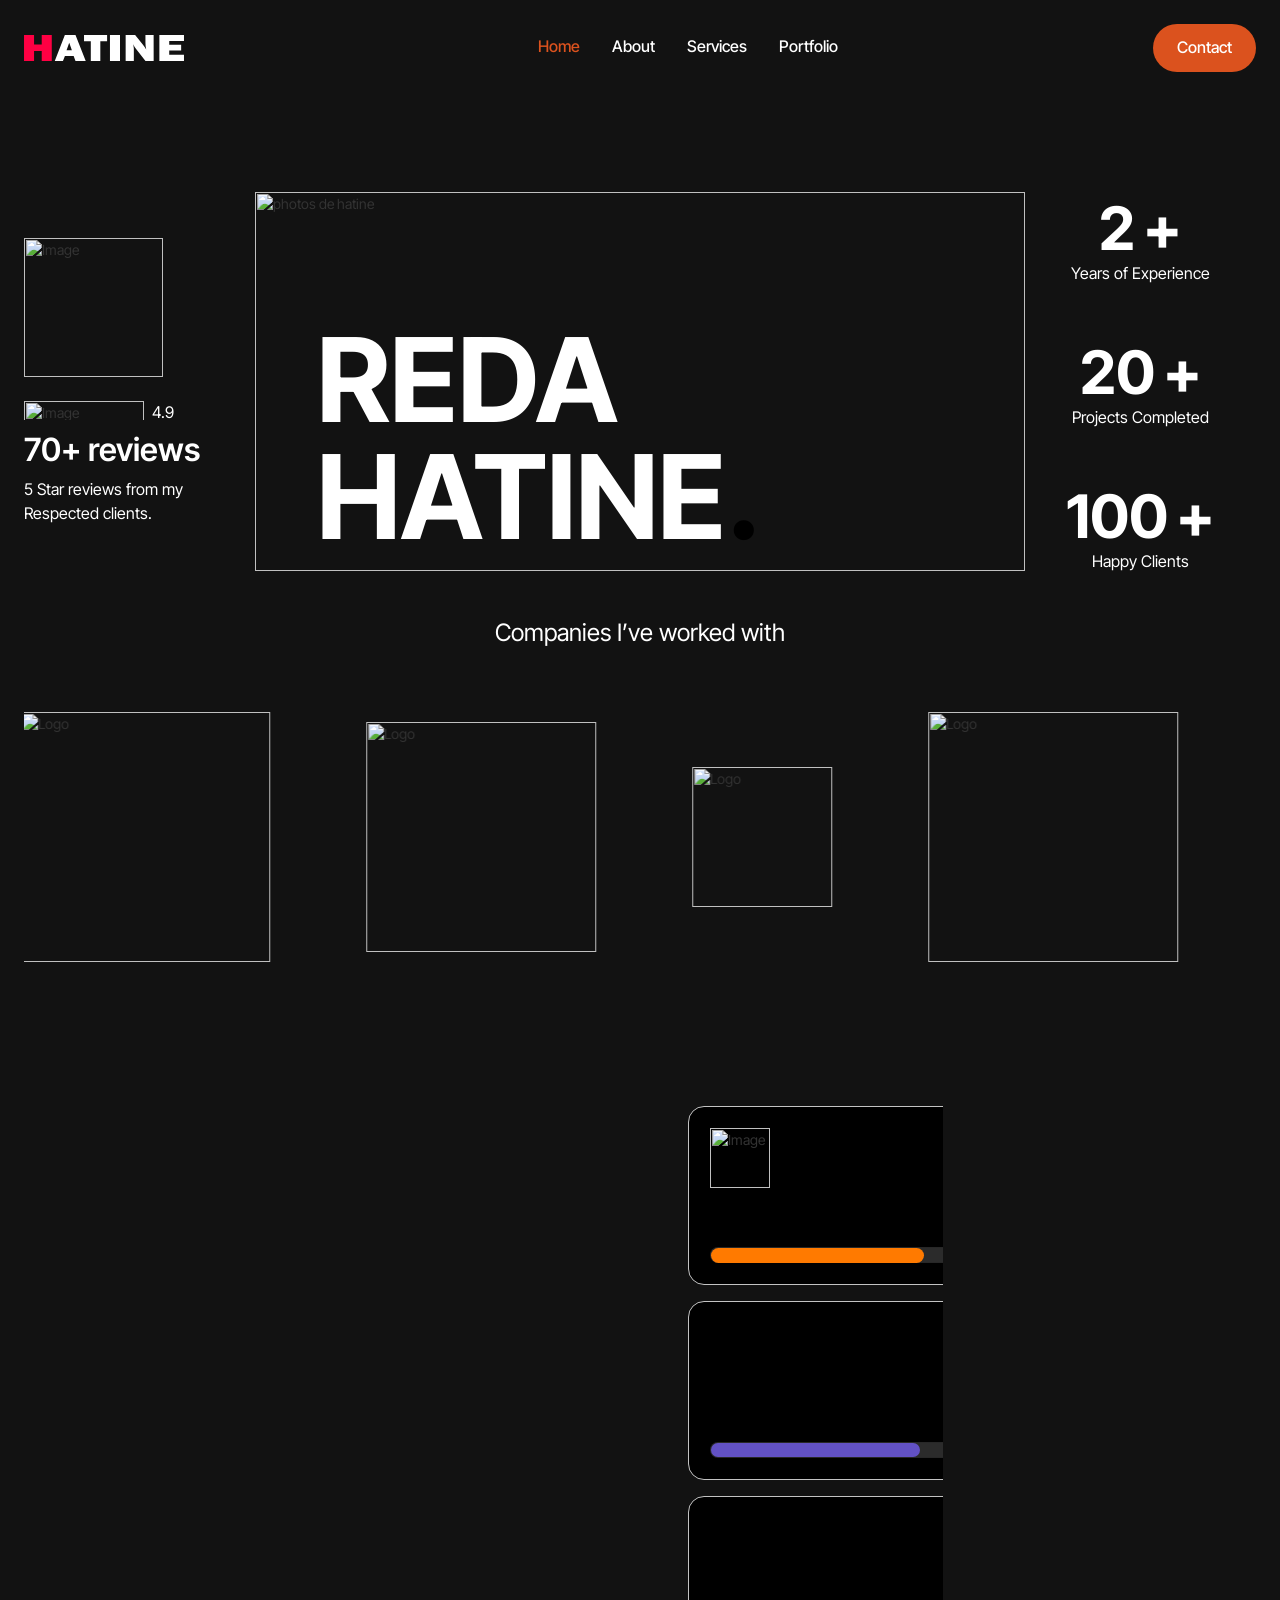
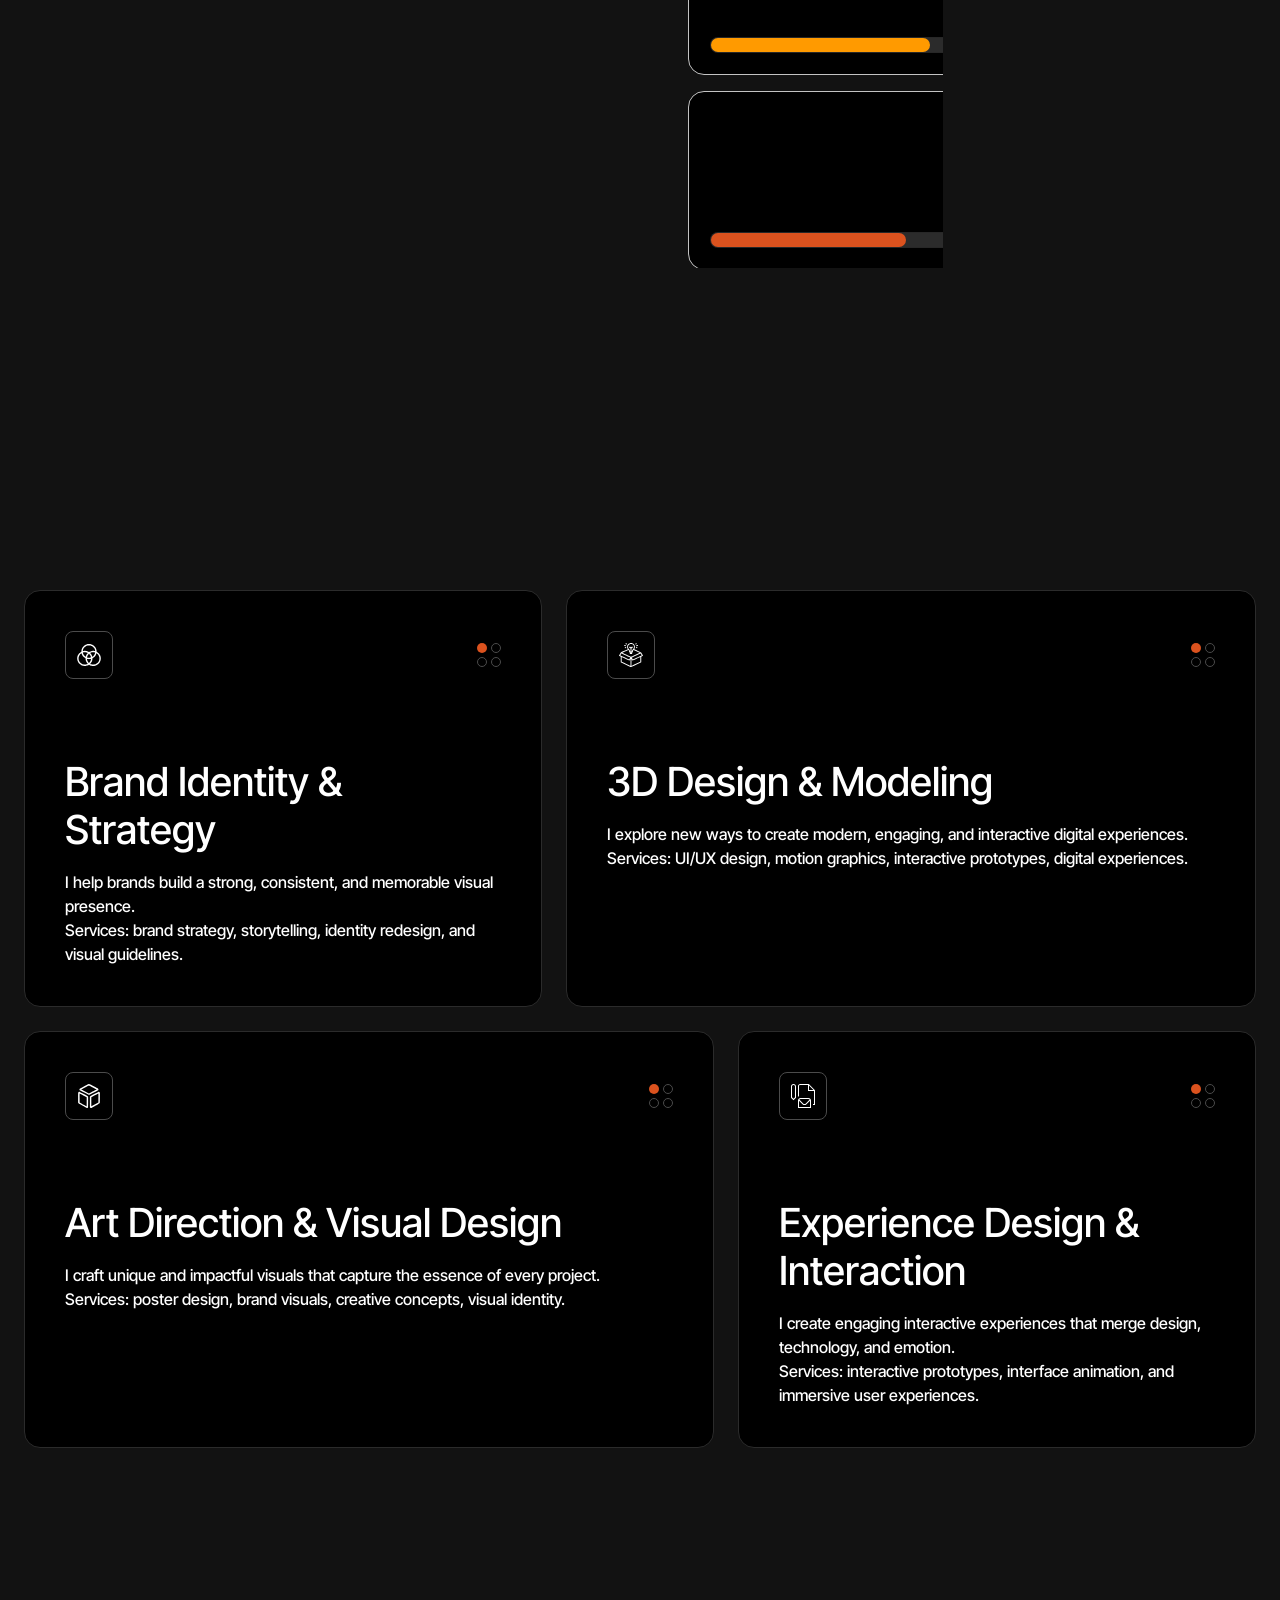
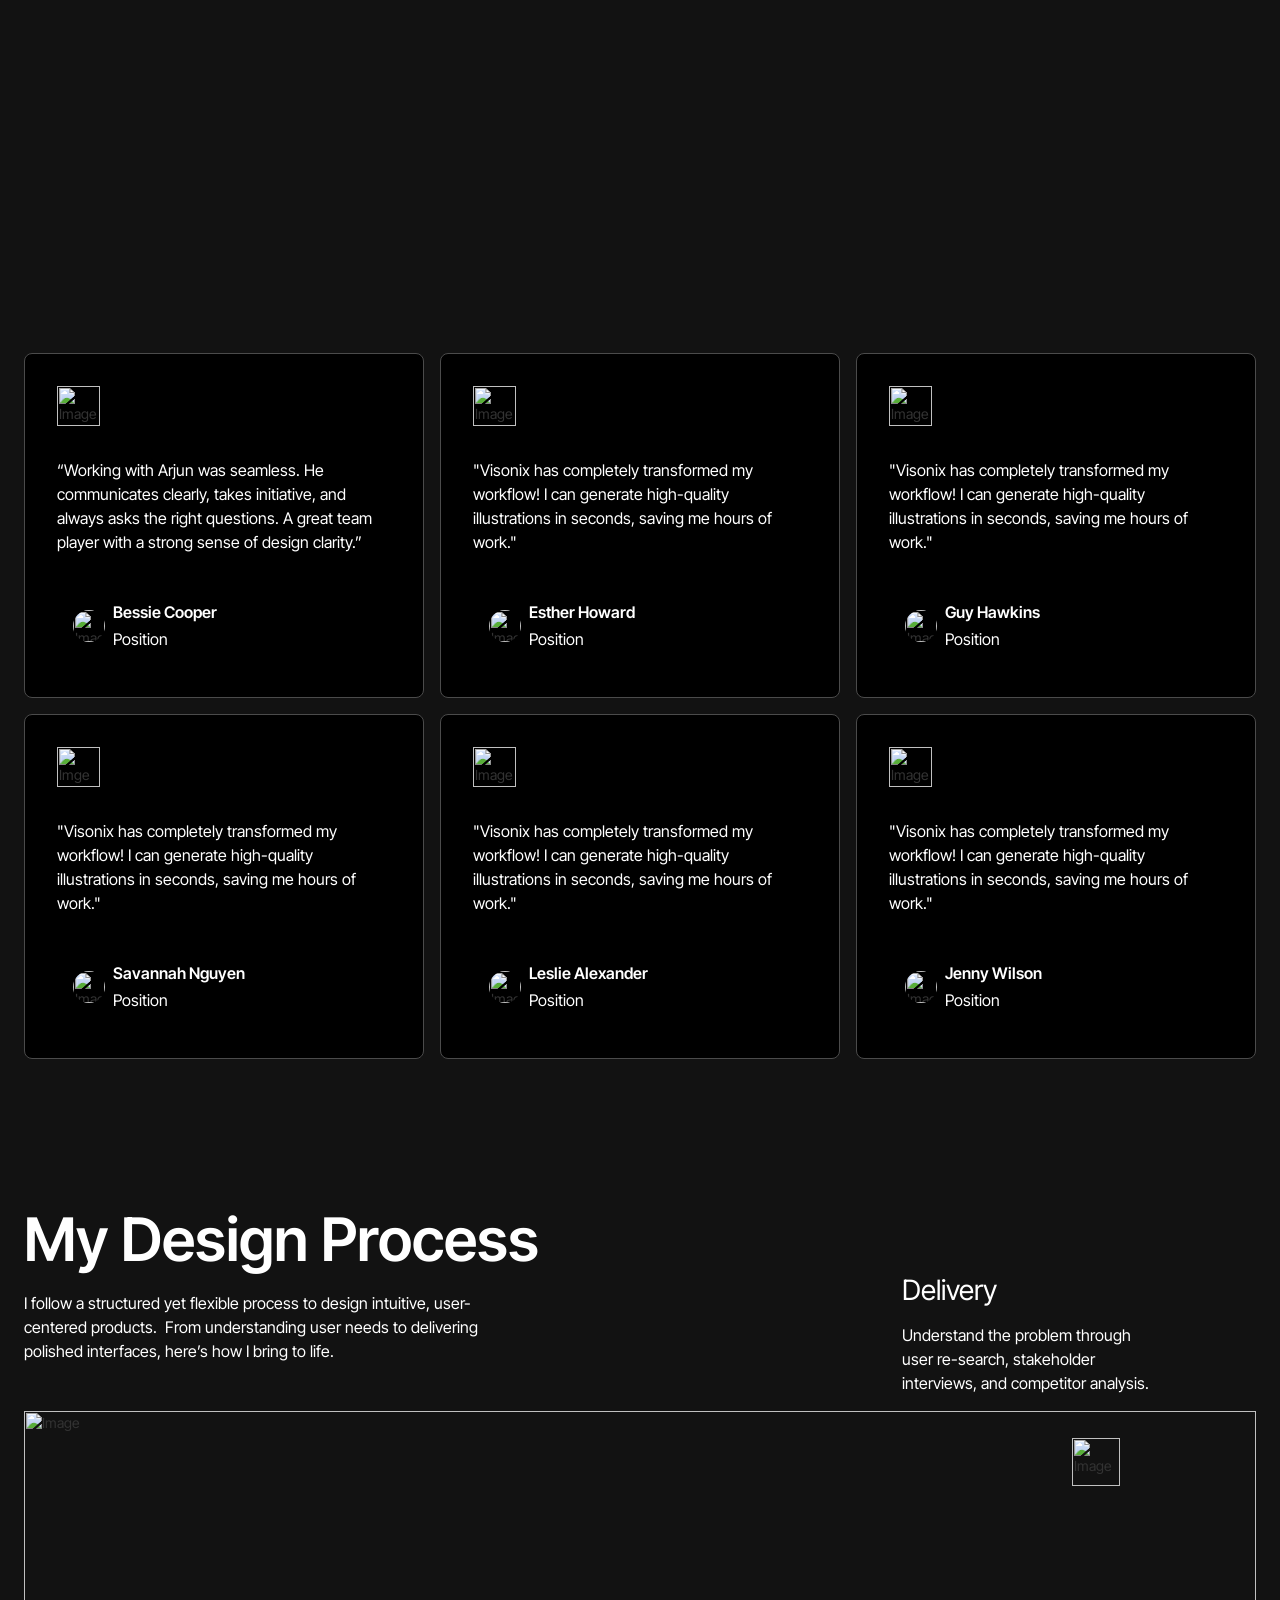
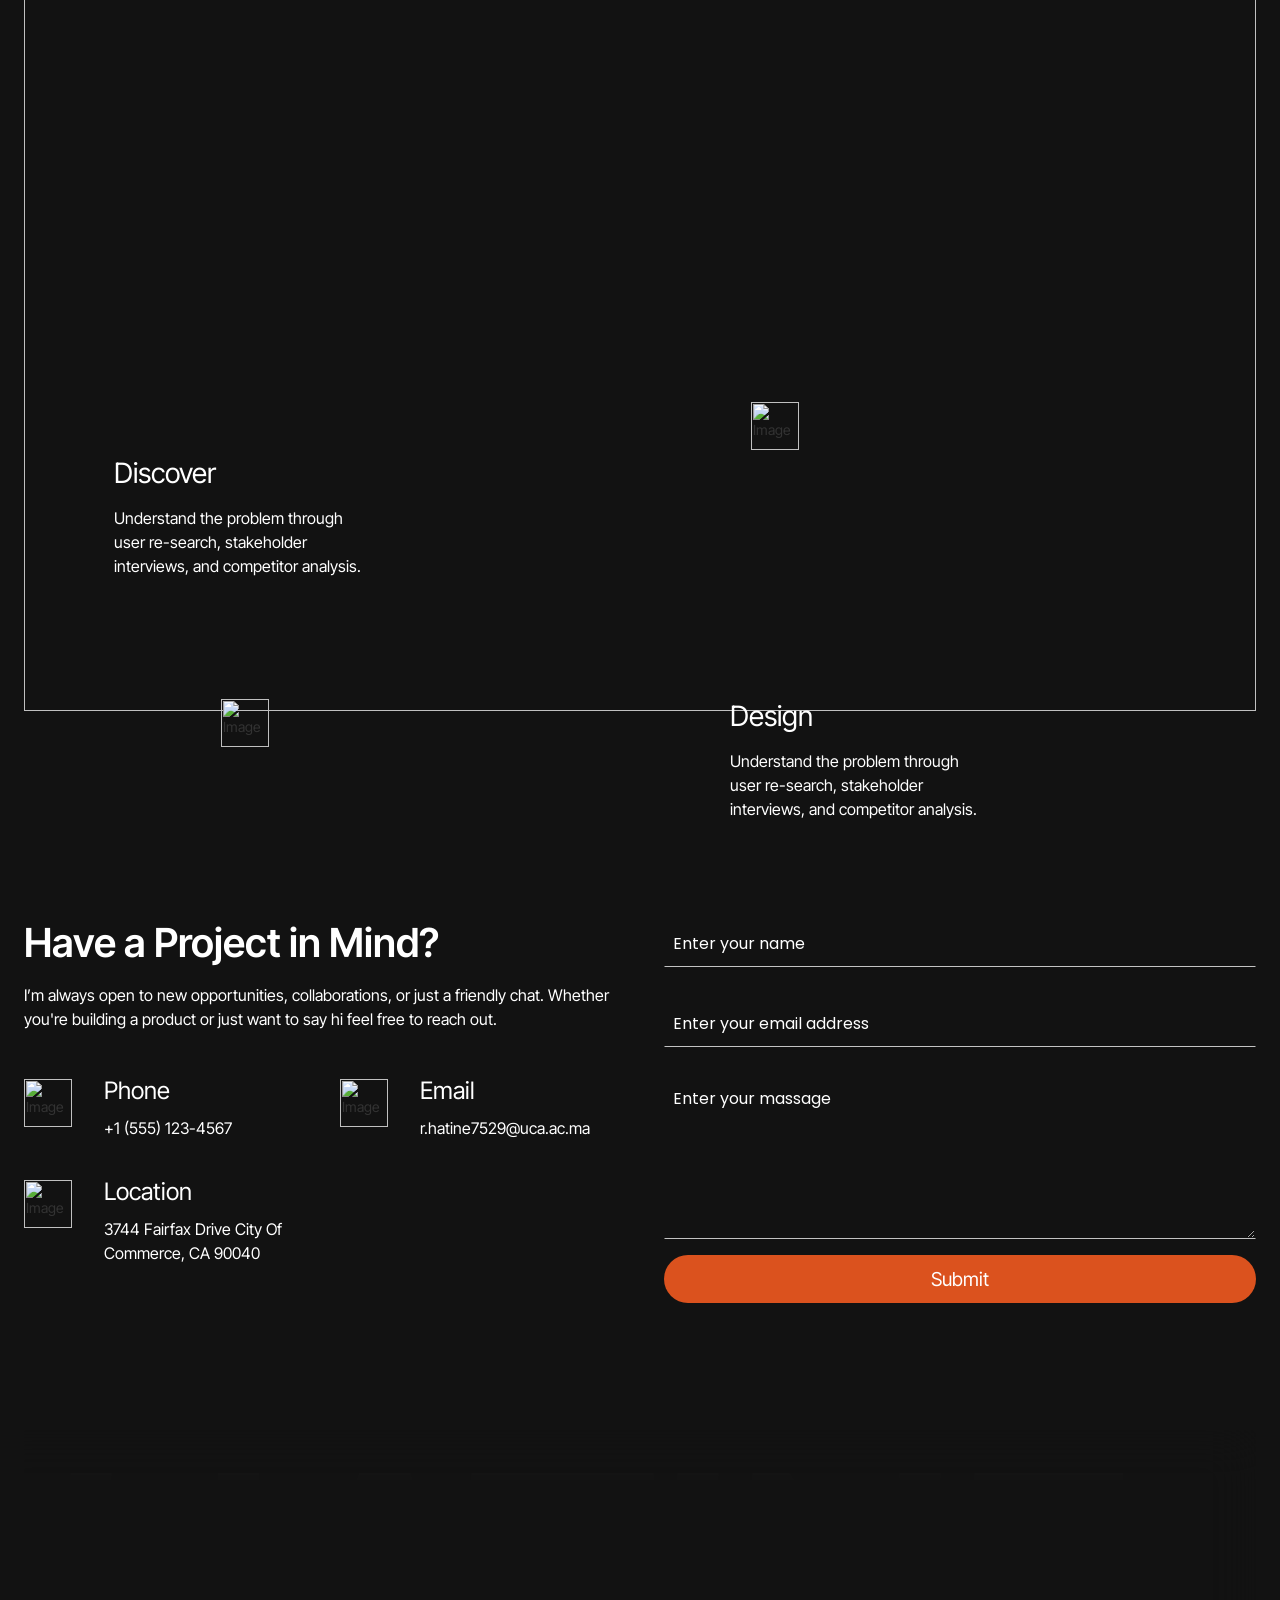
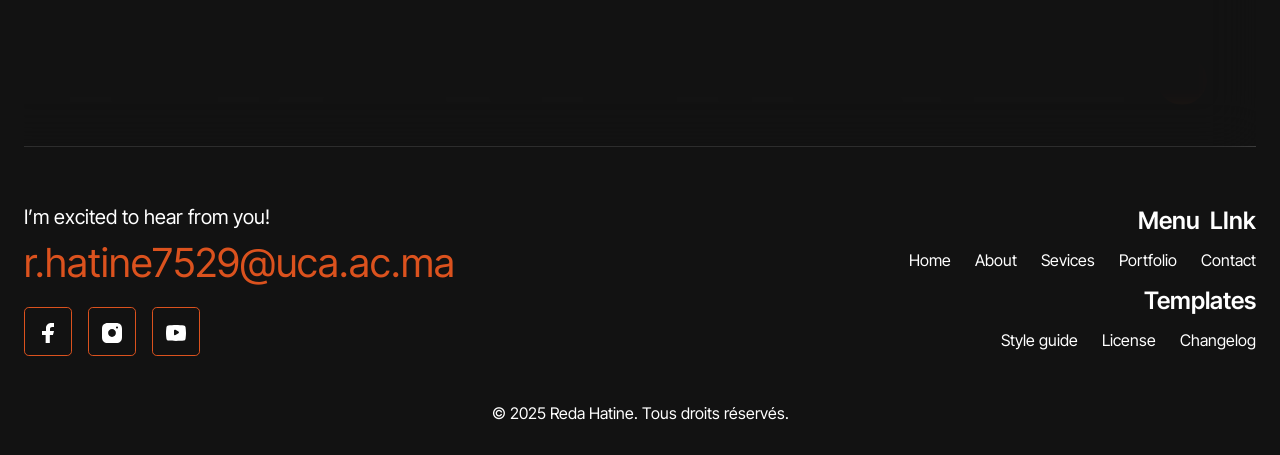
==== commit 5f03f09e: "Update index.html" ====
--- a/index.html
+++ b/index.html
@@ -33,7 +33,7 @@
                 <div class="container w-container">
                     <div class="header-content-wrapper">
                         <a href="./index.html" aria-current="page" class="header-logo-link w-nav-brand w--current" aria-label="home">
-                            <img alt="logo" src="./SVG/LOGO HATINE 3.svg" class="header-logo">
+                            <img alt="logo" src="./LOGO HATINE 3.svg" class="header-logo">
                         </a>
                             <div class="header-middle-col" style="
     padding-left: 200px;
@@ -291,4 +291,4 @@
 </script>
 
 
-</body></html>+</body></html>
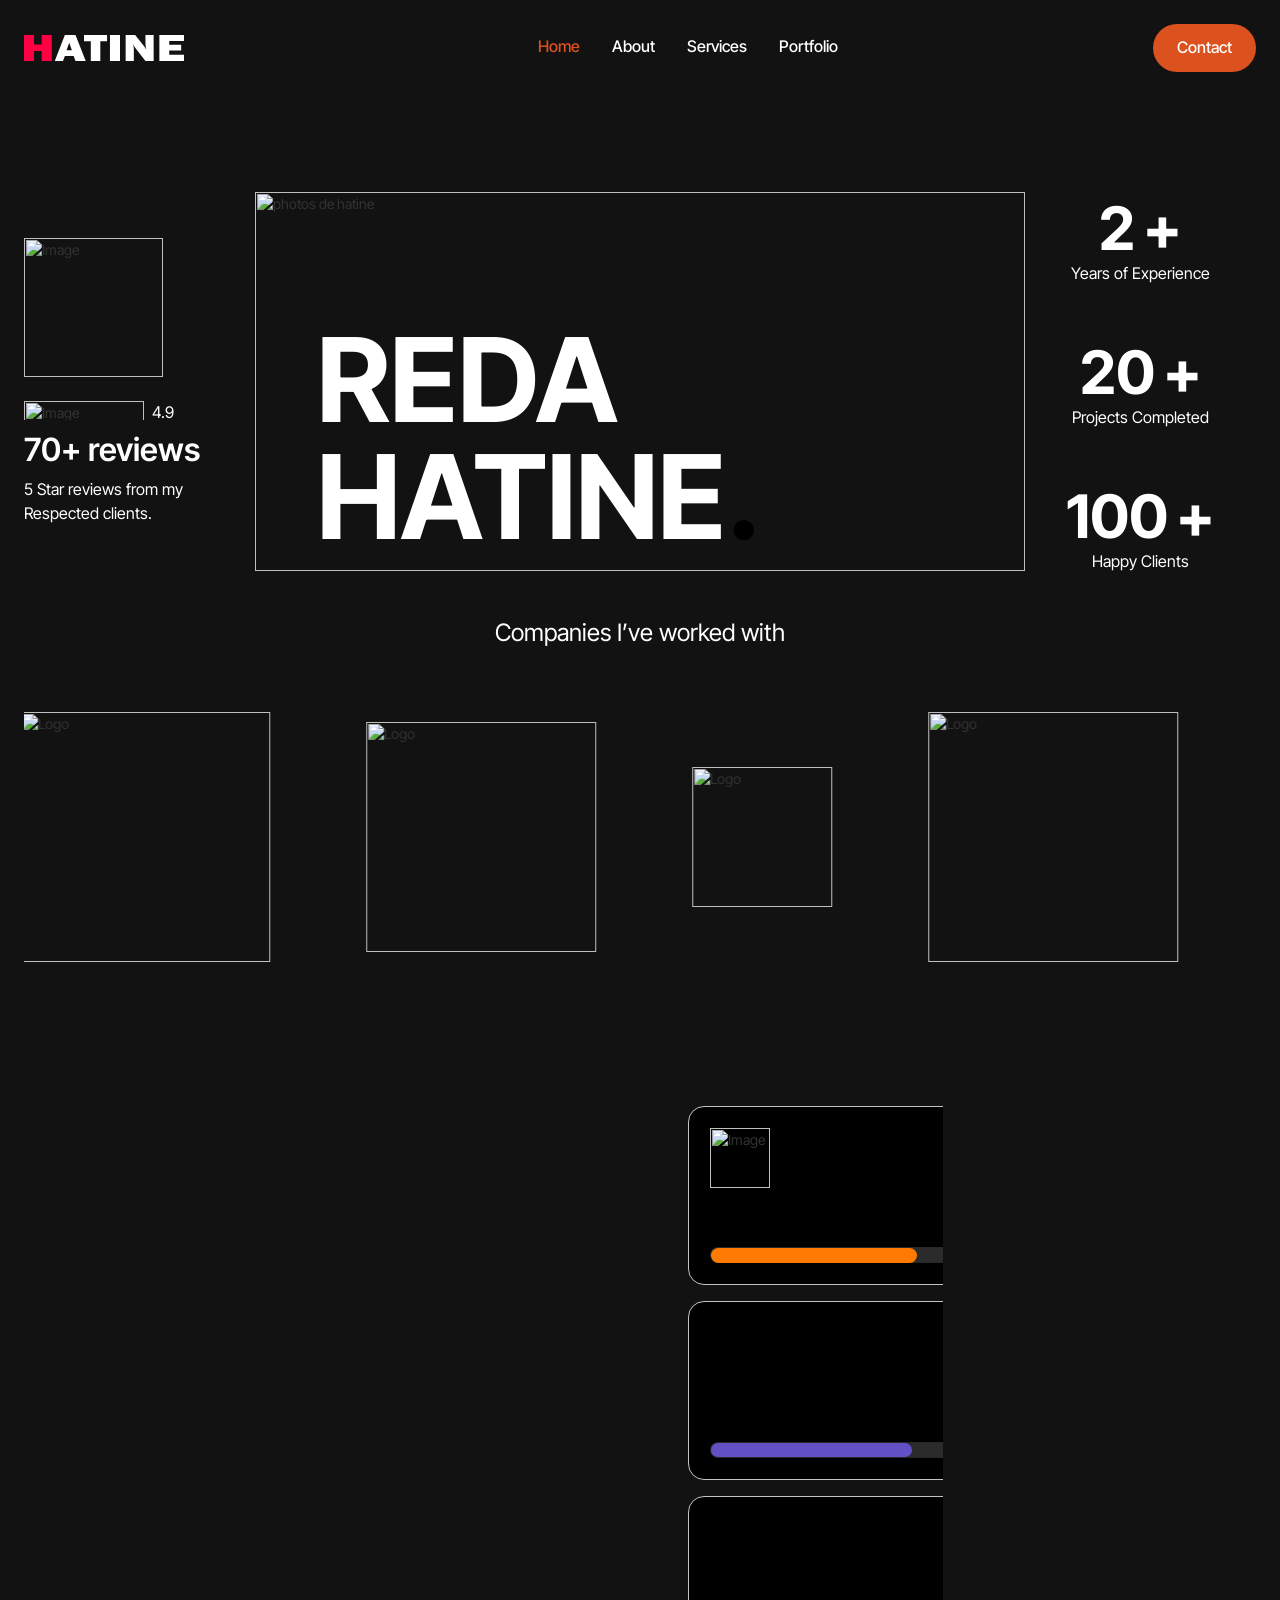
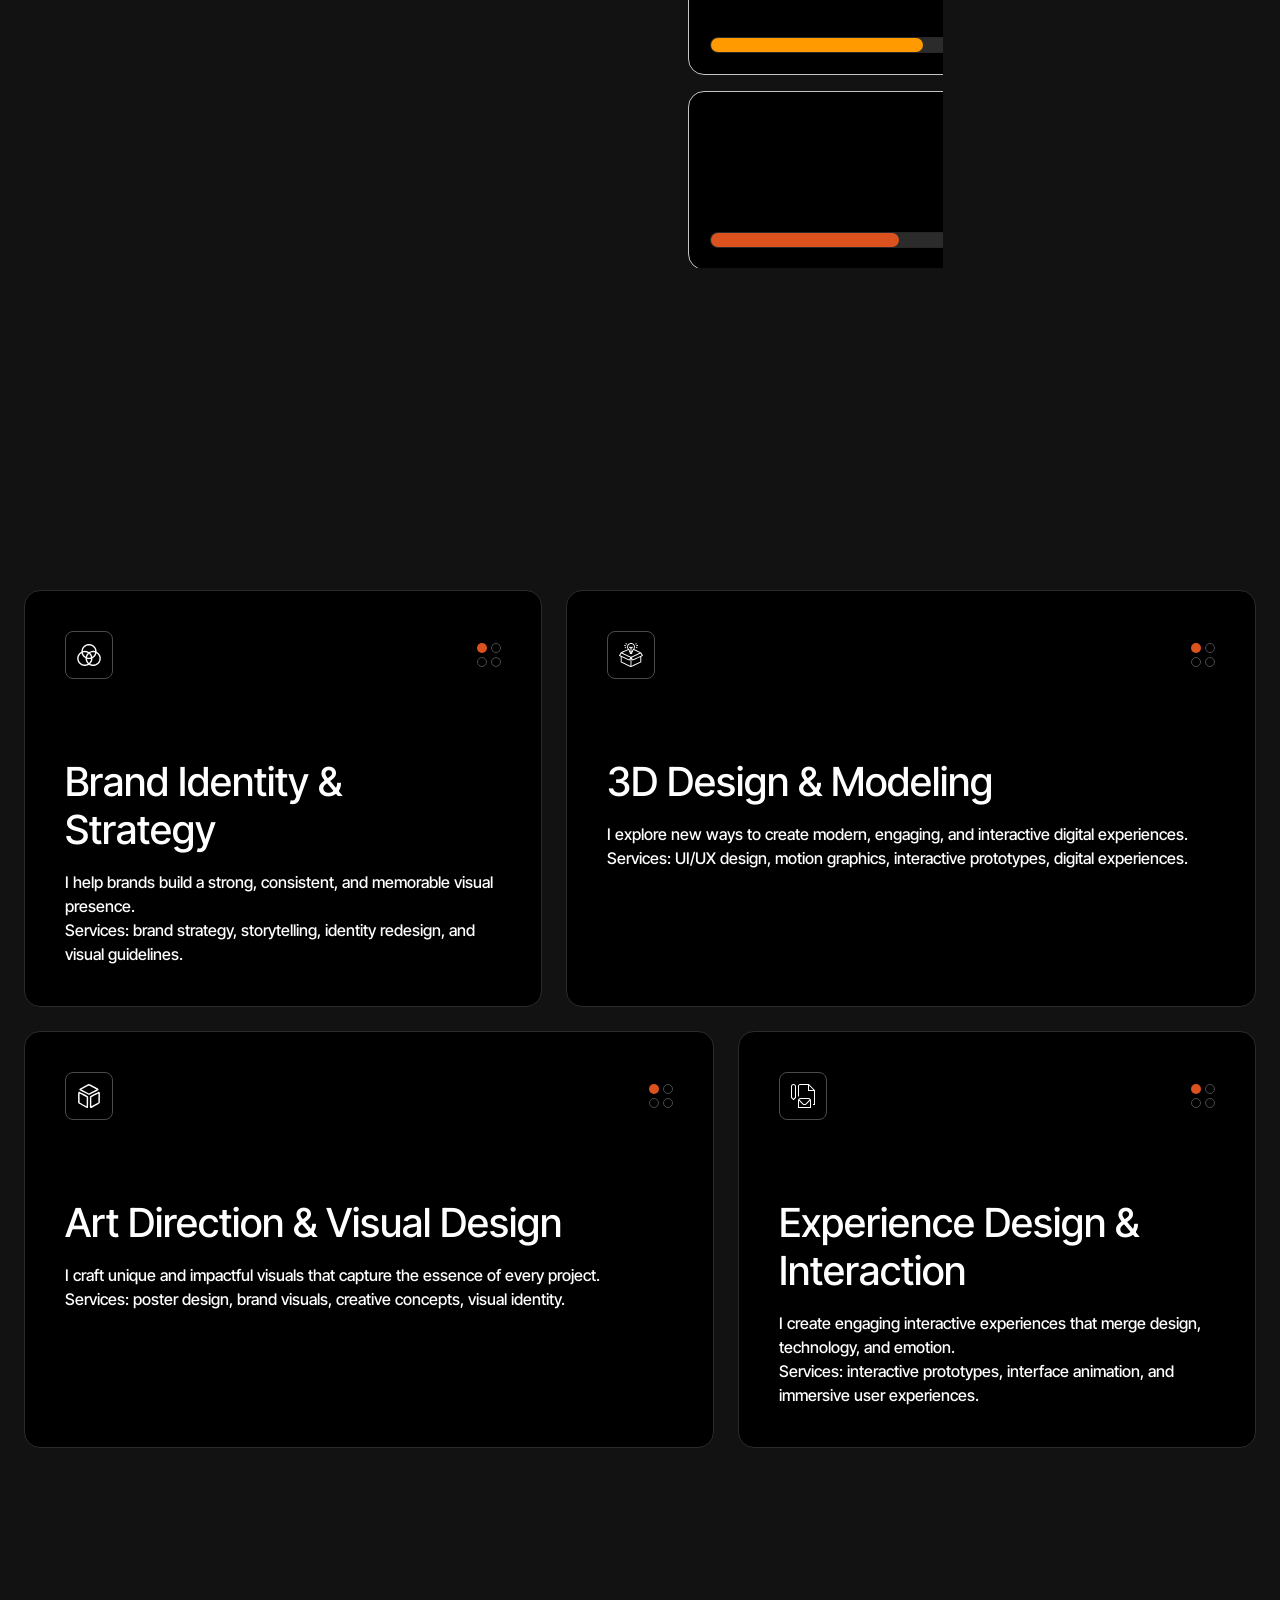
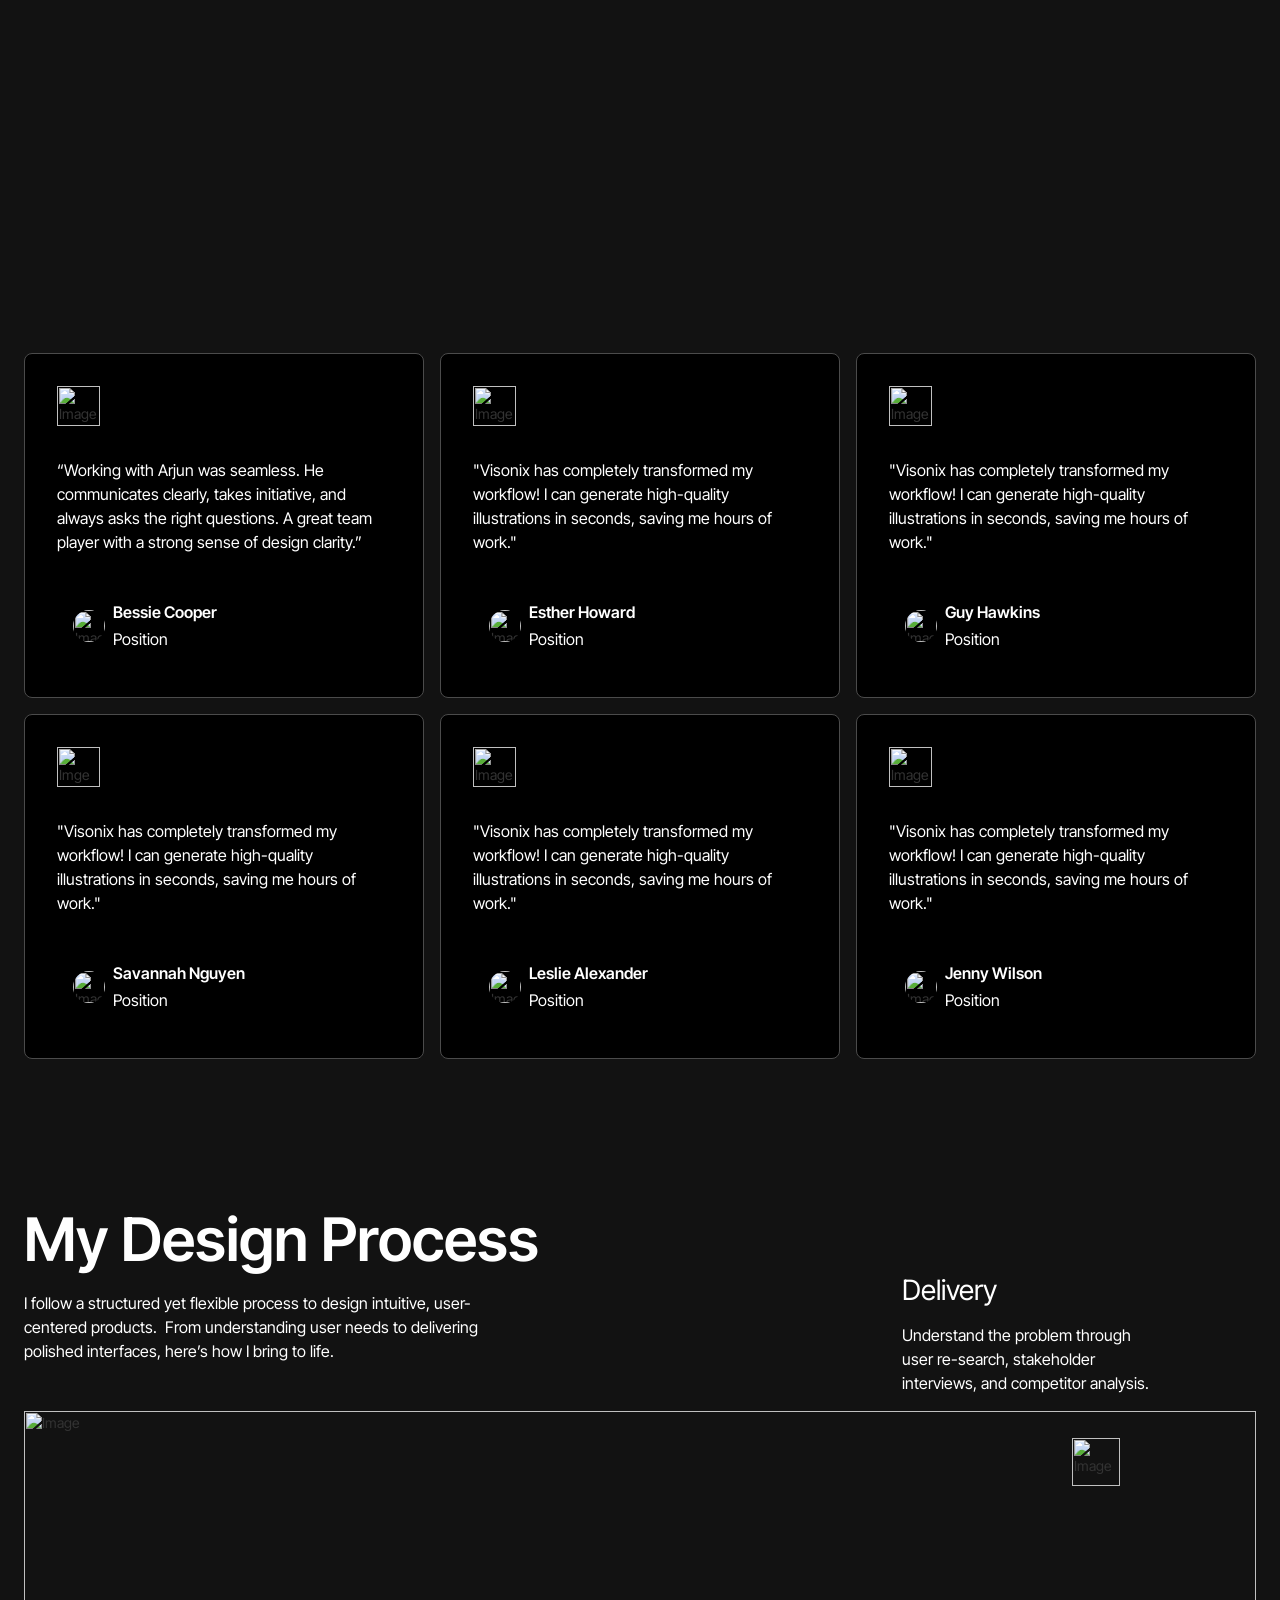
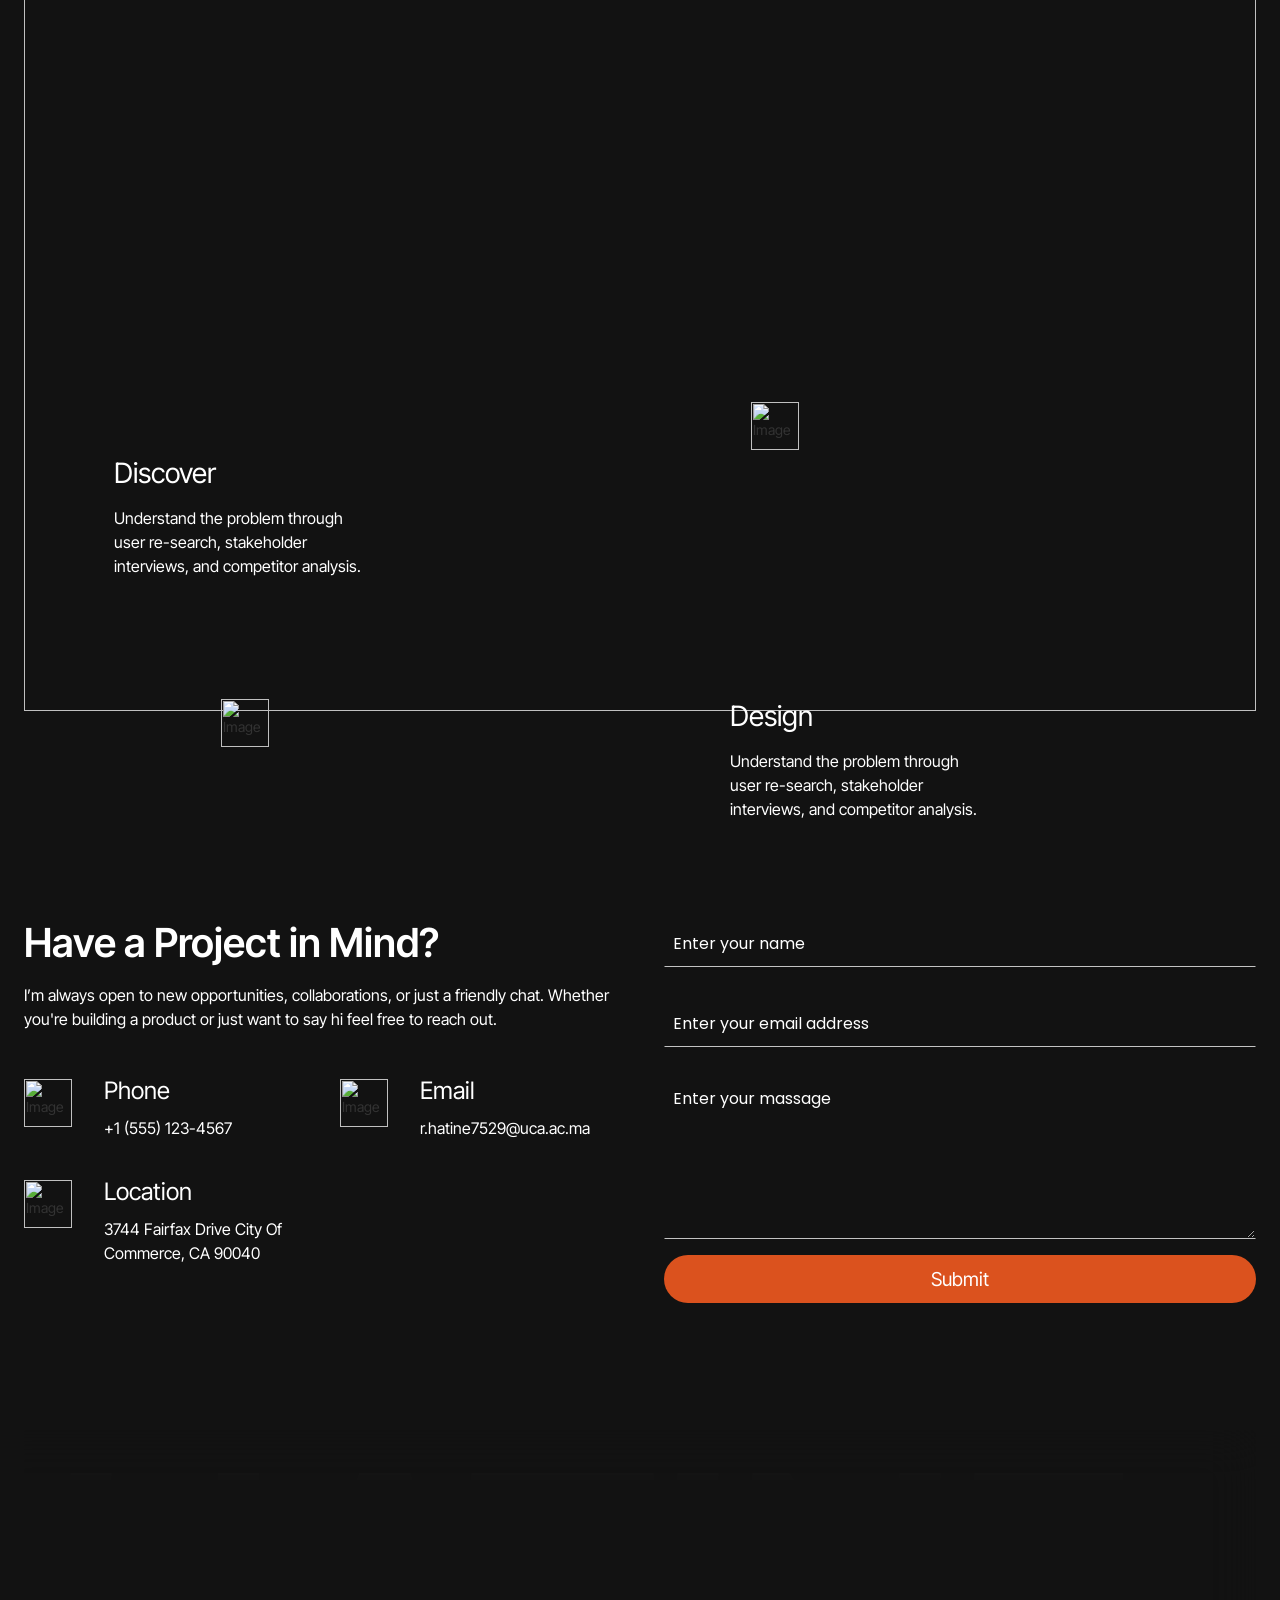
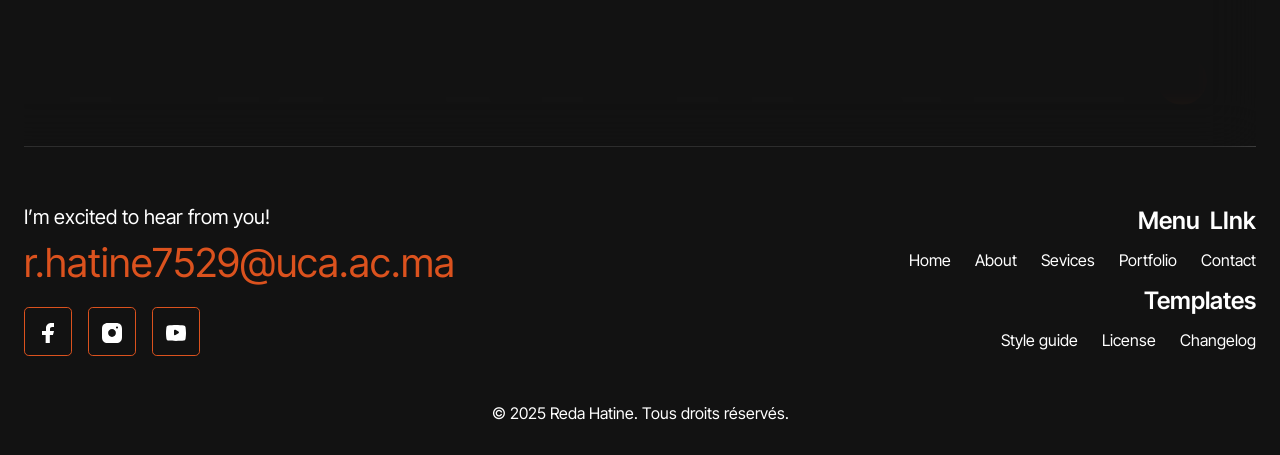
==== commit 55041f81: "Add files via upload" ====
--- a/index.html
+++ b/index.html
@@ -291,4 +291,4 @@
 </script>
 
 
-</body></html>
+</body></html>
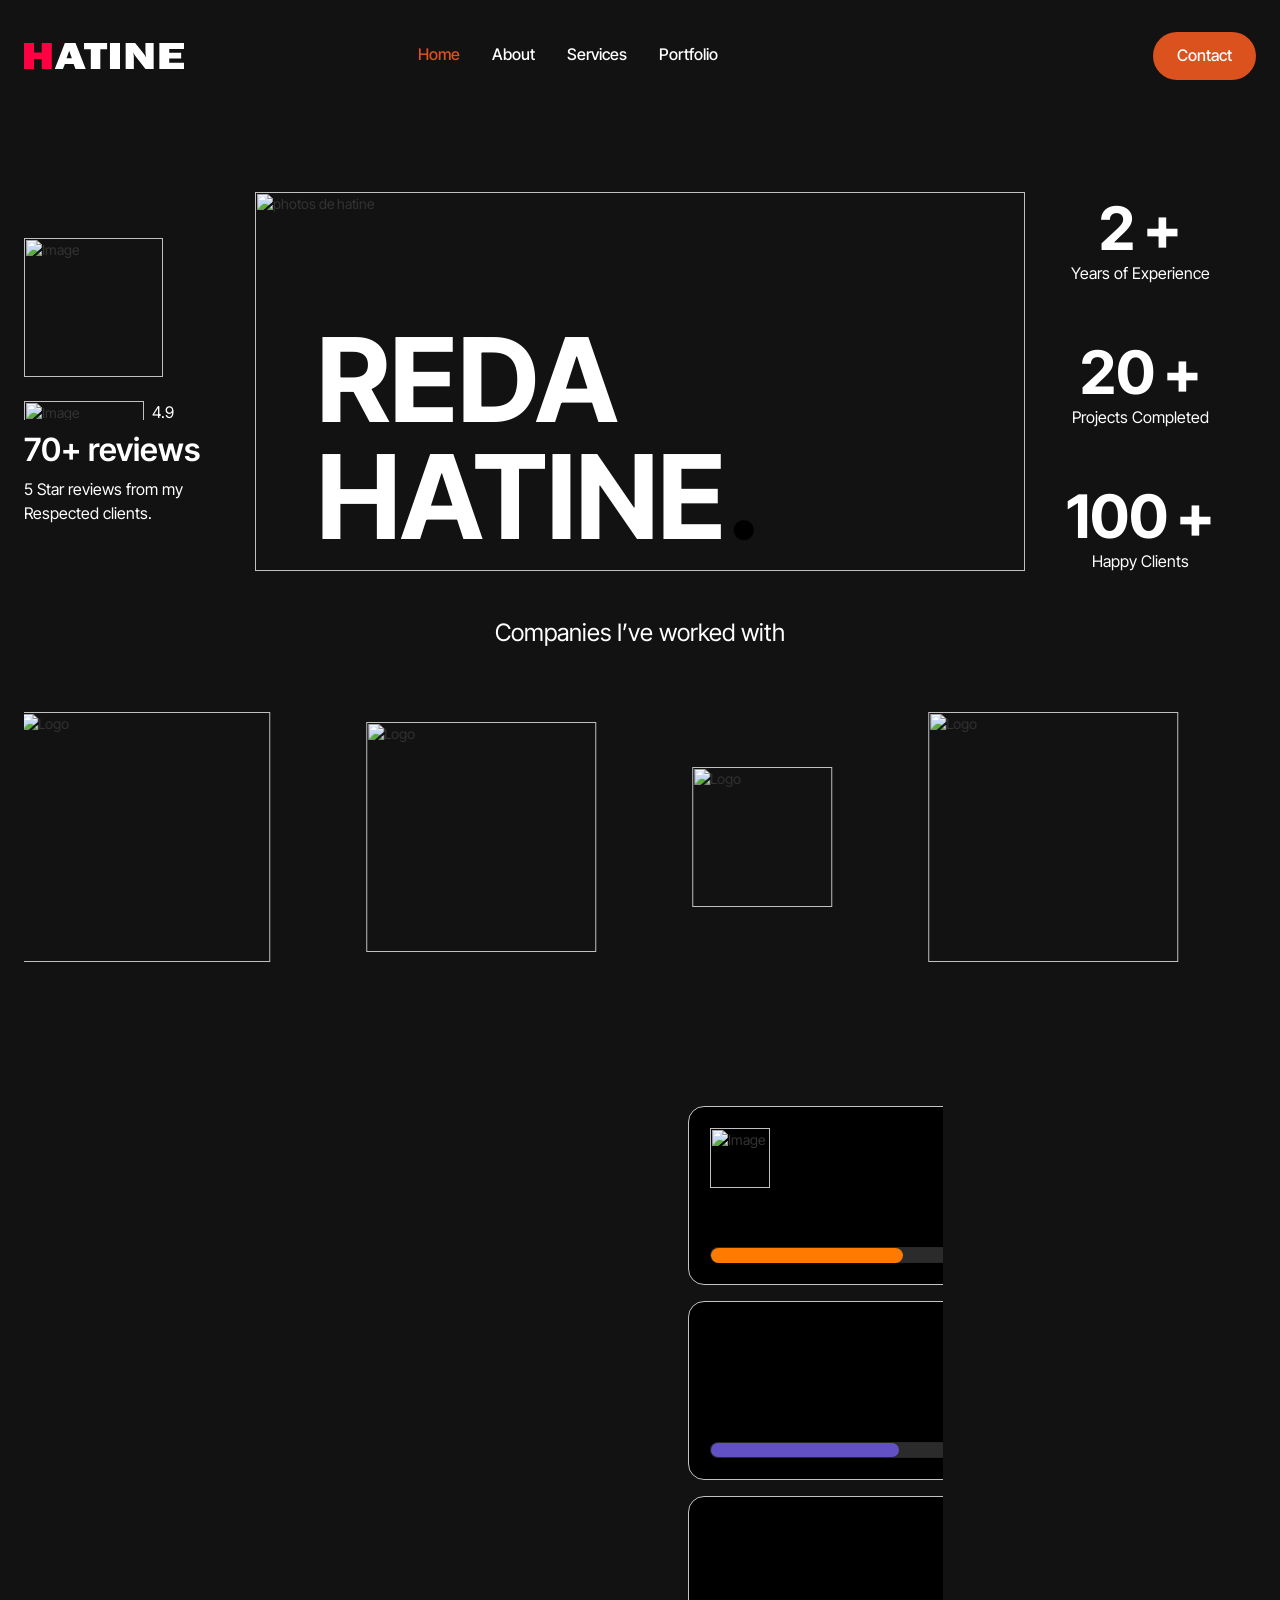
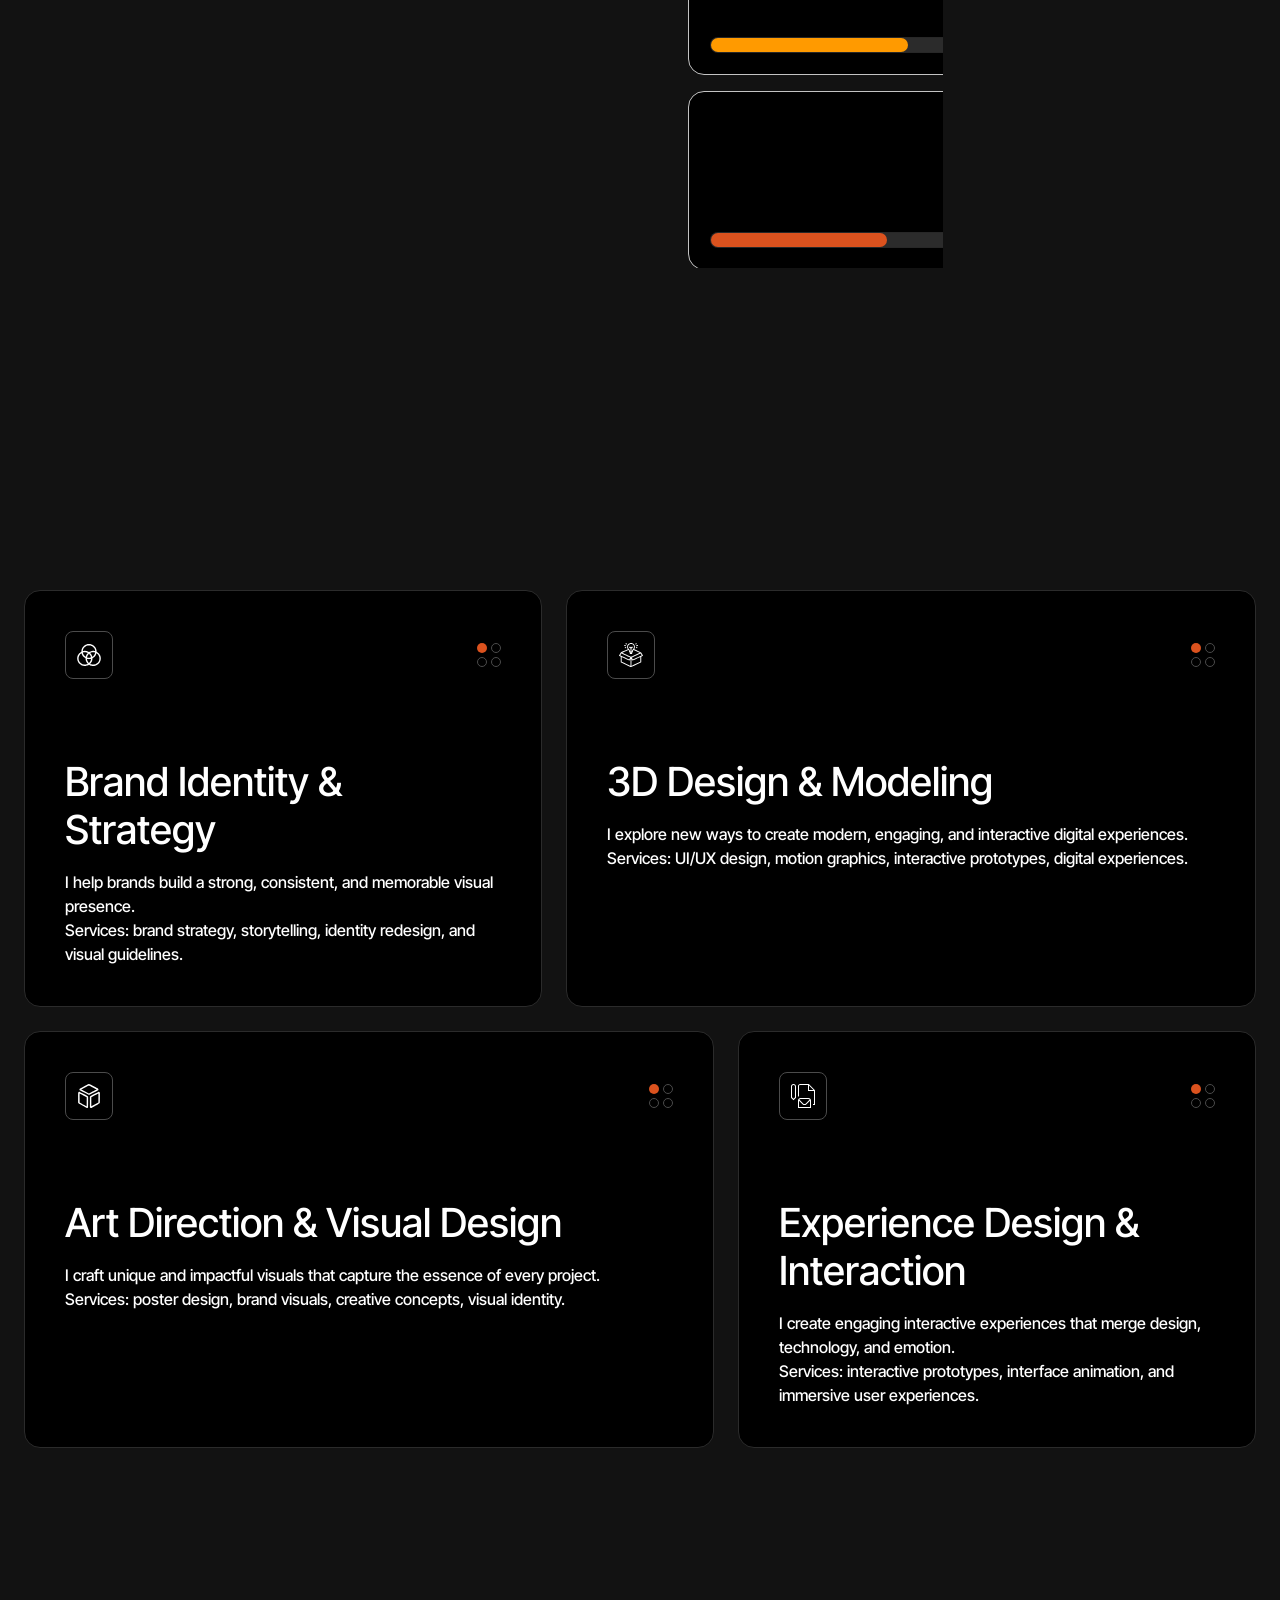
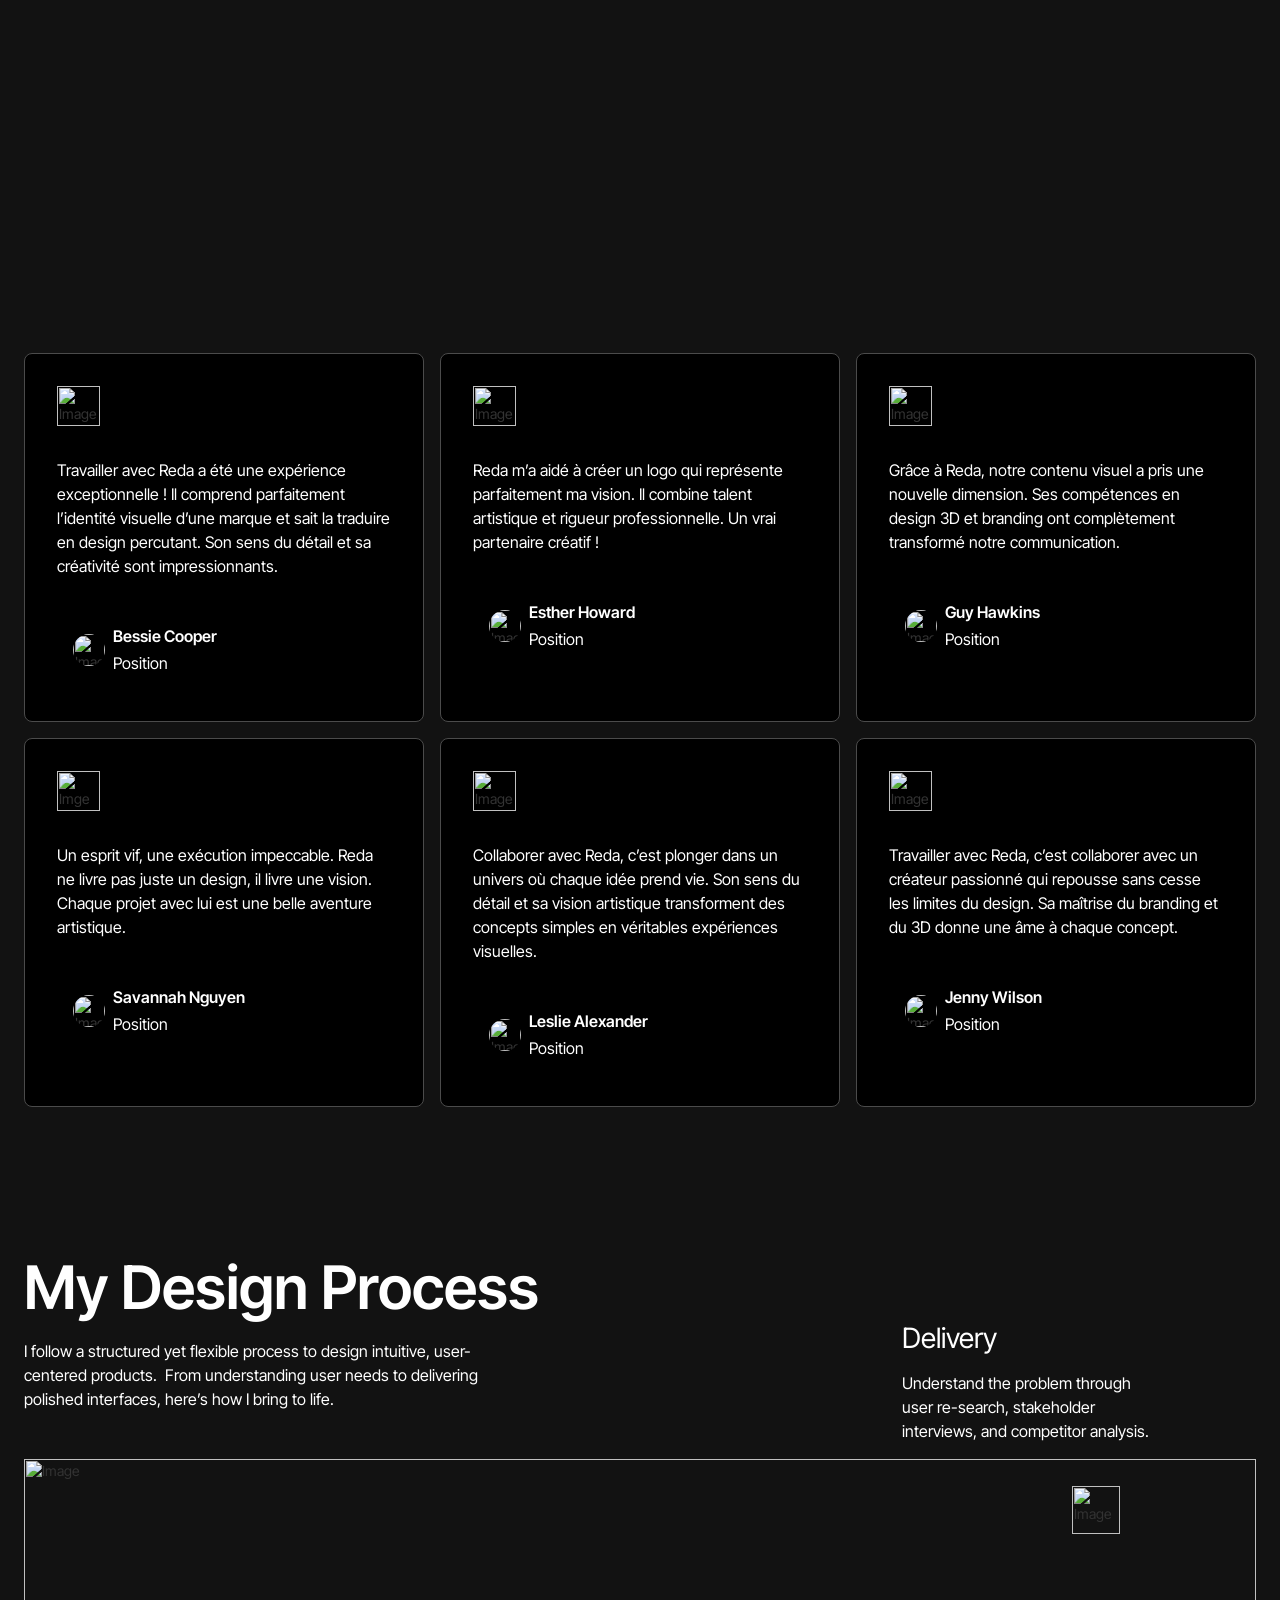
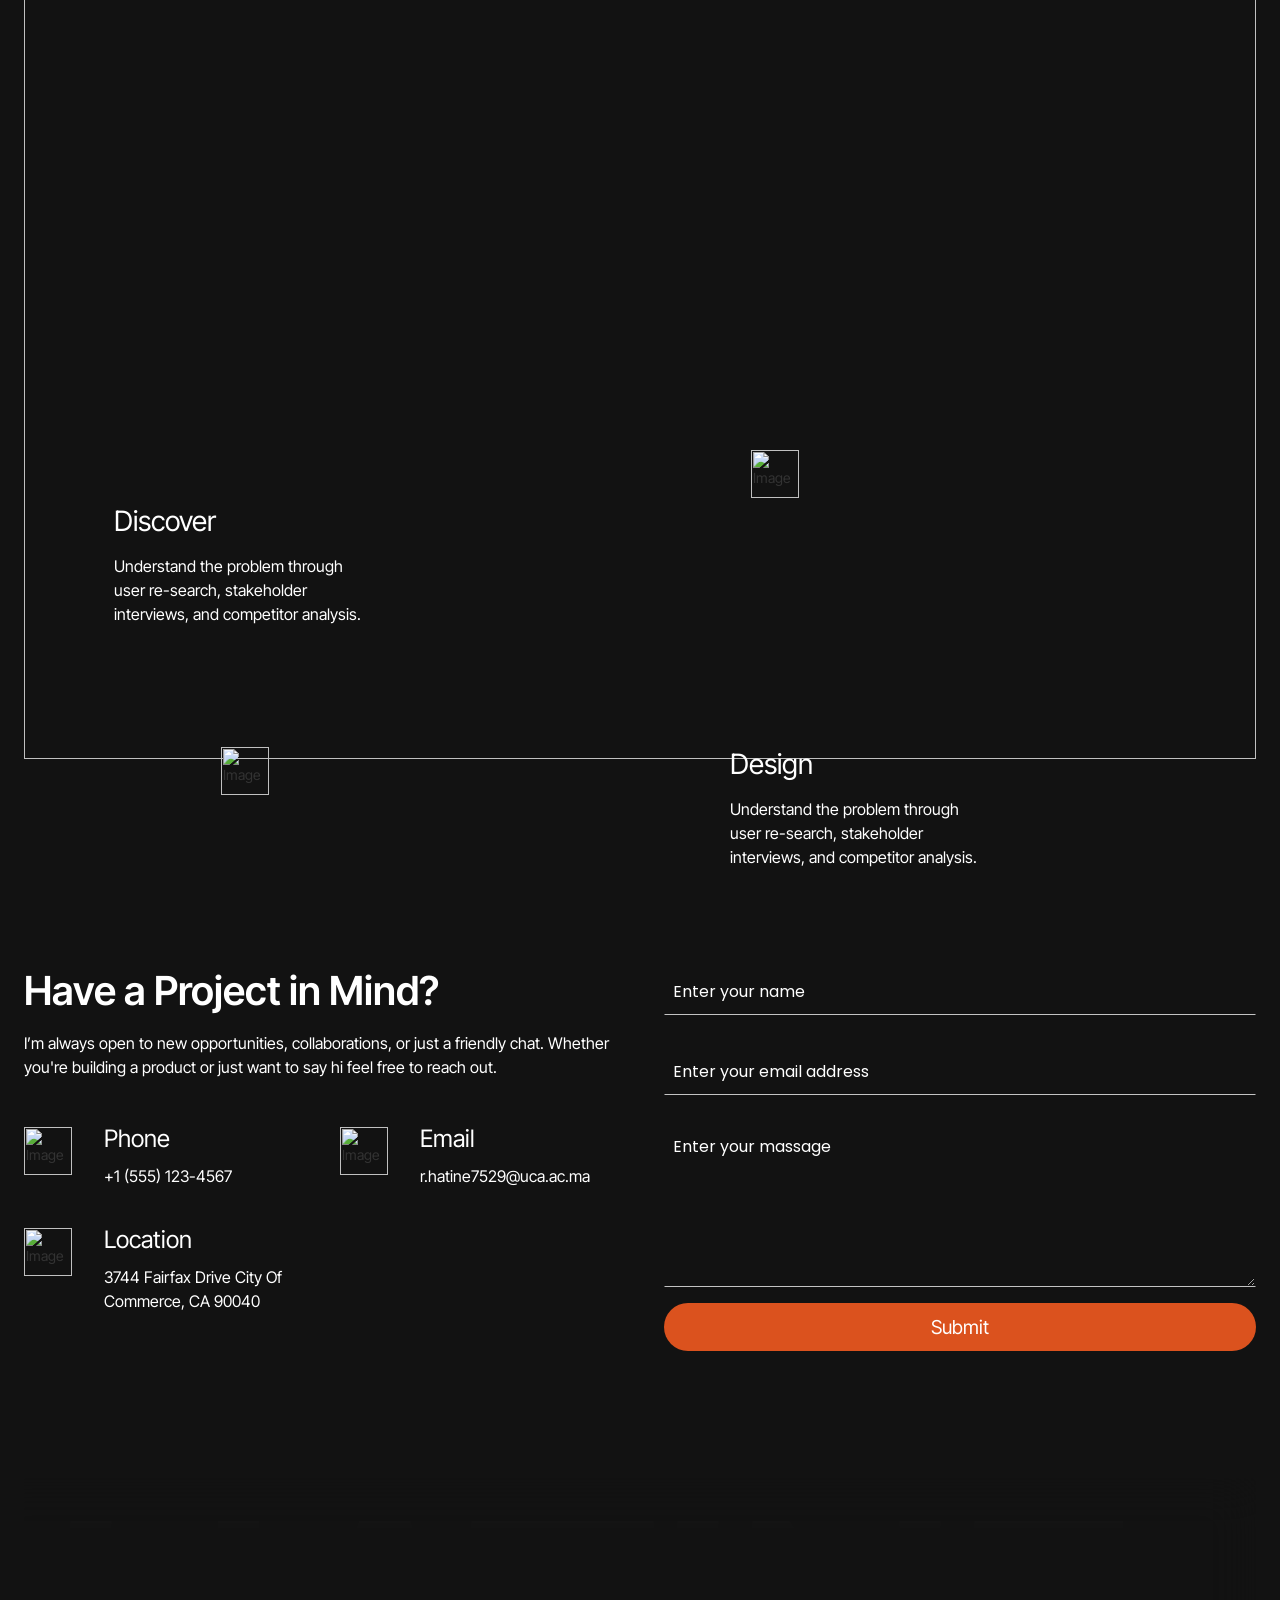
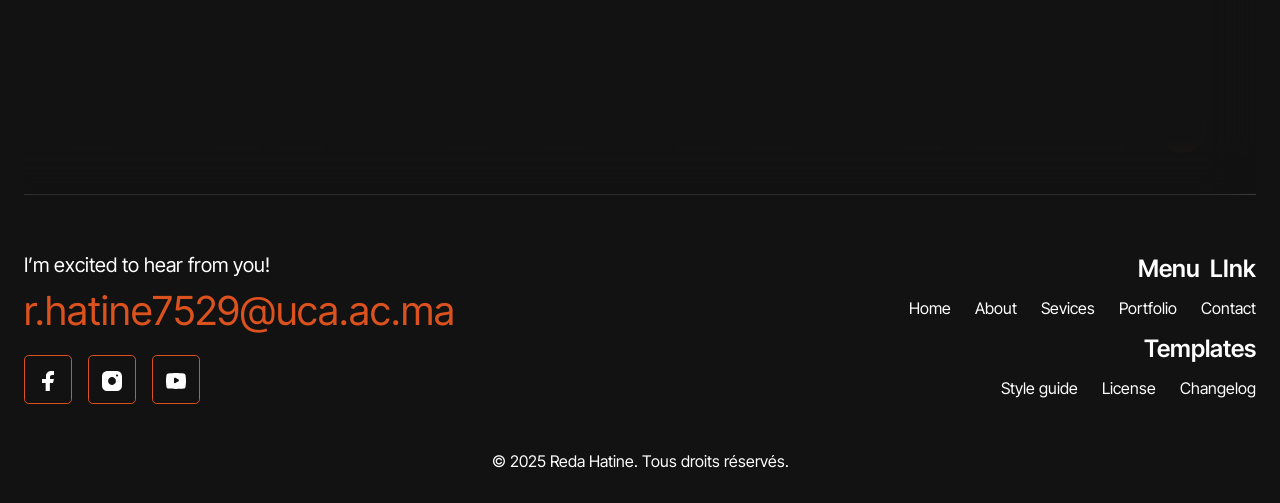
==== commit 5129ed6e: "Add files via upload" ====
--- a/index.html
+++ b/index.html
@@ -29,29 +29,37 @@
 </head>
     <body>
         <div class="page-wrapper">
-            <div data-animation="default" data-collapse="medium" data-duration="400" data-easing="ease" data-easing2="ease" role="banner" class="header-wrapper w-nav">
+            <div data-animation="default" data-collapse="medium" data-duration="400" data-easing="ease" data-easing2="ease" role="banner" class="header-wrapper w-nav"style="
+   
+    height: 112px;
+    padding-top: 32px;
+
+">
                 <div class="container w-container">
-                    <div class="header-content-wrapper">
+                    <div class="header-content-wrapper" style="
+    height: 48px;
+">
                         <a href="./index.html" aria-current="page" class="header-logo-link w-nav-brand w--current" aria-label="home">
                             <img alt="logo" src="./LOGO HATINE 3.svg" class="header-logo">
                         </a>
                             <div class="header-middle-col" style="
     padding-left: 200px;
-"><nav role="navigation" class="header-menu-wrapper w-nav-menu"><ul role="list" class="header-nav-menu-list"><li class="header-nav-list-item-middle"><a href="/" aria-current="page" class="header-nav-link w-nav-link w--current" style="max-width: 1440px;">Home</a></li><li class="header-nav-list-item-middle"><a href="/#About" class="header-nav-link w-nav-link" style="max-width: 1440px;">About</a></li><li class="header-nav-list-item-middle"><a href="/#Services" class="header-nav-link w-nav-link" style="max-width: 1440px;">Services</a></li><li class="header-nav-list-item-middle"><a href="/#Portfolio" class="header-nav-link w-nav-link" style="max-width: 1440px;">Portfolio</a></li><li class="header-nav-list-item-show-in-mbl"><a data-w-id="02e33fb7-3eda-a6fc-0c5e-44d389dcffd2" href="/#Contact" class="button bg-color w-inline-block"><div class="button-txt-container"><div class="button-text" style="transform: translate3d(0px, 0%, 0px) scale3d(1, 1, 1) rotateX(0deg) rotateY(0deg) rotateZ(0deg) skew(0deg, 0deg); transform-style: preserve-3d; color: rgb(255, 255, 255);">Contact me</div><div class="button-text" style="transform: translate3d(0px, 0%, 0px) scale3d(1, 1, 1) rotateX(0deg) rotateY(0deg) rotateZ(0deg) skew(0deg, 0deg); transform-style: preserve-3d; color: rgb(255, 255, 255);">Contact me</div></div><div class="button-bg bg" style="height: 0%;"></div></a></li></ul></nav></div><div class="header-right-col"><div data-w-id="871dc8f8-83c4-9dd5-4856-f73ccd2b44ee" class="menu-button w-nav-button" style="-webkit-user-select: text;" aria-label="menu" role="button" tabindex="0" aria-controls="w-nav-overlay-0" aria-haspopup="menu" aria-expanded="false">
+    
+    padding-left: 20px;
+
+"><nav role="navigation" class="header-menu-wrapper w-nav-menu">
+  <ul role="list" class="header-nav-menu-list">
+    <li class="header-nav-list-item-middle">
+      <a href="/" aria-current="page" class="header-nav-link w-nav-link w--current" style="max-width: 1440px;">Home</a>
+    </li>
+    
+    <li class="header-nav-list-item-middle"><a href="/#About" class="header-nav-link w-nav-link" style="max-width: 1440px;">About</a></li><li class="header-nav-list-item-middle"><a href="/#Services" class="header-nav-link w-nav-link" style="max-width: 1440px;">Services</a></li><li class="header-nav-list-item-middle"><a href="/#Portfolio" class="header-nav-link w-nav-link" style="max-width: 1440px;">Portfolio</a></li><li class="header-nav-list-item-show-in-mbl"><a data-w-id="02e33fb7-3eda-a6fc-0c5e-44d389dcffd2" href="/#Contact" class="button bg-color w-inline-block"><div class="button-txt-container"><div class="button-text" style="transform: translate3d(0px, 0%, 0px) scale3d(1, 1, 1) rotateX(0deg) rotateY(0deg) rotateZ(0deg) skew(0deg, 0deg); transform-style: preserve-3d; color: rgb(255, 255, 255);">Contact me</div><div class="button-text" style="transform: translate3d(0px, 0%, 0px) scale3d(1, 1, 1) rotateX(0deg) rotateY(0deg) rotateZ(0deg) skew(0deg, 0deg); transform-style: preserve-3d; color: rgb(255, 255, 255);">Contact me</div></div><div class="button-bg bg" style="height: 0%;"></div></a></li></ul></nav></div><div class="header-right-col">
+      <div data-w-id="871dc8f8-83c4-9dd5-4856-f73ccd2b44ee" class="menu-button w-nav-button" style="-user-select: text; width: 45px;height: 46px; border-bottom-width: 10px; margin-bottom: 100px;" aria-label="menu" role="button" tabindex="0" aria-controls="w-nav-overlay-0" aria-haspopup="menu" aria-expanded="false">
                              <!-- Hamburger Menu -->
 <div id="hamburger-animation" class="hamburger-icon"></div>
 
 <!-- Ton menu existant reste inchangé -->
 <!-- Exemple simple si nécessaire -->
-<header>
-  <nav id="main-nav">
-    <ul>
-      <li><a href="#home">Home</a></li>
-      <li><a href="#pricing">Pricing</a></li>
-      <li><a href="#catalogue">Catalogue</a></li>
-    </ul>
-  </nav>
-</header>
 
 <!-- Lottie JS -->
 <script src="https://cdnjs.cloudflare.com/ajax/libs/lottie-web/5.10.1/lottie.min.js"></script>
@@ -220,8 +228,9 @@
 </svg></div></div></div><div class="demo-text">This is some text inside of a div block.</div></a></div></div></div></div></div></div></section><section id="Testimonial" class="section testimonial"><div class="w-layout-blockcontainer container w-container"><div class="testimonial-block-wrapper"><div class="testimonial-block"><div class="testimonial-content-block"><div data-w-id="03754566-4c9d-ceed-5b6b-d15b0409e113" style="opacity: 0;" class="testimonial-tittle-block"><h2 class="testimonial-tittle-text">Feedback from Clients &amp; Colleagues</h2><p class="testimonial-paragraph">Here’s what mentors, managers, and teammates have said about working with me.Real feedback from people I’ve collaborated with on design projects.</p></div></div>
   <div data-w-id="03754566-4c9d-ceed-5b6b-d15b0409e11a" class="all-testimonial-wrapper" style="filter: blur(0px);">
     <div data-w-id="03754566-4c9d-ceed-5b6b-d15b0409e11b" class="review-card" style="filter: blur(0px);;"><div class="icon-block">
-      <img src="https://i.ibb.co/gMTdr5tY/Fichier-3-6x.png" loading="lazy" alt="Image" class="review-image"></div><div class="review-text"><p class="paragraph">“Working with Arjun was seamless. He communicates clearly, takes initiative, and always asks the right questions. A great team player with a strong sense of design clarity.”</p></div><div class="user-block-wrapper">
-        <img loading="lazy" src="https://i.ibb.co/pjMjLT4d/Fichier-3-6x.png" alt="Image" class="user-review-image"><div class="user-content"><div class="user-name">Bessie Cooper</div><div class="user-job-tittle">Position</div></div></div></div><div data-w-id="03754566-4c9d-ceed-5b6b-d15b0409e12c" class="review-card" style="filter: blur(0px);"><div class="icon-block"><img src="https://i.ibb.co/gMTdr5tY/Fichier-3-6x.png" loading="lazy" alt="Image" class="review-image"></div><div class="review-text"><p class="paragraph">"Visonix has completely transformed my workflow! I can generate high-quality illustrations in seconds, saving me hours of work."</p></div><div class="user-block-wrapper"><img sizes="100vw" srcset="https://i.ibb.co/pjMjLT4d/Fichier-3-6x.png" alt="Image" src="https://i.ibb.co/pjMjLT4d/Fichier-3-6x.png" loading="lazy" class="user-review-image"><div class="user-content"><div class="user-name">Esther Howard</div><div class="user-job-tittle">Position</div></div></div></div><div data-w-id="03754566-4c9d-ceed-5b6b-d15b0409e13d" class="review-card" style="filter: blur(0px);"><div class="icon-block"><img src="https://i.ibb.co/gMTdr5tY/Fichier-3-6x.png" loading="lazy" alt="Image" class="review-image"></div><div class="review-text"><p class="paragraph">"Visonix has completely transformed my workflow! I can generate high-quality illustrations in seconds, saving me hours of work."</p></div><div class="user-block-wrapper"><img sizes="(max-width: 767px) 100vw, 800px" srcset="https://i.ibb.co/pjMjLT4d/Fichier-3-6x.png" alt="Image" src="https://i.ibb.co/pjMjLT4d/Fichier-3-6x.png" loading="lazy" class="user-review-image"><div class="user-content"><div class="user-name">Guy Hawkins</div><div class="user-job-tittle">Position</div></div></div></div><div data-w-id="03754566-4c9d-ceed-5b6b-d15b0409e14e" class="review-card" style="filter: blur(0px);"><div class="icon-block"><img src="https://i.ibb.co/gMTdr5tY/Fichier-3-6x.png" loading="lazy" alt="Imge" class="review-image"></div><div class="review-text"><p class="paragraph">"Visonix has completely transformed my workflow! I can generate high-quality illustrations in seconds, saving me hours of work."</p></div><div class="user-block-wrapper"><img sizes="100vw" srcset="https://i.ibb.co/pjMjLT4d/Fichier-3-6x.png" alt="Image" src="https://i.ibb.co/pjMjLT4d/Fichier-3-6x.png" loading="lazy" class="user-review-image"><div class="user-content"><div class="user-name">Savannah Nguyen</div><div class="user-job-tittle">Position</div></div></div></div><div data-w-id="03754566-4c9d-ceed-5b6b-d15b0409e15f" class="review-card" style="filter: blur(0px);"><div class="icon-block"><img src="https://i.ibb.co/gMTdr5tY/Fichier-3-6x.png" loading="lazy" alt="Image" class="review-image"></div><div class="review-text"><p class="paragraph">"Visonix has completely transformed my workflow! I can generate high-quality illustrations in seconds, saving me hours of work."</p></div><div class="user-block-wrapper"><img sizes="(max-width: 767px) 100vw, 800px" srcset="https://i.ibb.co/pjMjLT4d/Fichier-3-6x.png" alt="Image" src="https://i.ibb.co/pjMjLT4d/Fichier-3-6x.png" loading="lazy" class="user-review-image"><div class="user-content"><div class="user-name">Leslie Alexander</div><div class="user-job-tittle">Position</div></div></div></div><div data-w-id="03754566-4c9d-ceed-5b6b-d15b0409e170" class="review-card" style="filter: blur(0px);"><div class="icon-block"><img src="https://i.ibb.co/gMTdr5tY/Fichier-3-6x.png" loading="lazy" alt="Image" class="review-image"></div><div class="review-text"><p class="paragraph">"Visonix has completely transformed my workflow! I can generate high-quality illustrations in seconds, saving me hours of work."</p></div><div class="user-block-wrapper"><img loading="lazy" src="https://i.ibb.co/pjMjLT4d/Fichier-3-6x.png" alt="Image" class="user-review-image"><div class="user-content"><div class="user-name">Jenny Wilson</div><div class="user-job-tittle">Position</div></div></div></div></div></div></div></div></section><section data-w-id="7b63e07c-98f4-e28c-12e2-9752fceb51db" class="section design-process" style=""><div class="w-layout-blockcontainer container w-container"><div class="design-process-block-wrapper"><h2 class="design-process-heading">My Design Process</h2><p class="design-process-text">I follow a structured yet flexible process to design intuitive, user-centered products. +      <img src="https://i.ibb.co/gMTdr5tY/Fichier-3-6x.png" loading="lazy" alt="Image" class="review-image"></div><div class="review-text">
+        <p class="paragraph">Travailler avec Reda a été une expérience exceptionnelle ! Il comprend parfaitement l’identité visuelle d’une marque et sait la traduire en design percutant. Son sens du détail et sa créativité sont impressionnants.</p></div><div class="user-block-wrapper">
+        <img loading="lazy" src="https://i.ibb.co/pjMjLT4d/Fichier-3-6x.png" alt="Image" class="user-review-image"><div class="user-content"><div class="user-name">Bessie Cooper</div><div class="user-job-tittle">Position</div></div></div></div><div data-w-id="03754566-4c9d-ceed-5b6b-d15b0409e12c" class="review-card" style="filter: blur(0px);"><div class="icon-block"><img src="https://i.ibb.co/gMTdr5tY/Fichier-3-6x.png" loading="lazy" alt="Image" class="review-image"></div><div class="review-text"><p class="paragraph">Reda m’a aidé à créer un logo qui représente parfaitement ma vision. Il combine talent artistique et rigueur professionnelle. Un vrai partenaire créatif !</p></div><div class="user-block-wrapper"><img sizes="100vw" srcset="https://i.ibb.co/pjMjLT4d/Fichier-3-6x.png" alt="Image" src="https://i.ibb.co/pjMjLT4d/Fichier-3-6x.png" loading="lazy" class="user-review-image"><div class="user-content"><div class="user-name">Esther Howard</div><div class="user-job-tittle">Position</div></div></div></div><div data-w-id="03754566-4c9d-ceed-5b6b-d15b0409e13d" class="review-card" style="filter: blur(0px);"><div class="icon-block"><img src="https://i.ibb.co/gMTdr5tY/Fichier-3-6x.png" loading="lazy" alt="Image" class="review-image"></div><div class="review-text"><p class="paragraph">Grâce à Reda, notre contenu visuel a pris une nouvelle dimension. Ses compétences en design 3D et branding ont complètement transformé notre communication.</p></div><div class="user-block-wrapper"><img sizes="(max-width: 767px) 100vw, 800px" srcset="https://i.ibb.co/pjMjLT4d/Fichier-3-6x.png" alt="Image" src="https://i.ibb.co/pjMjLT4d/Fichier-3-6x.png" loading="lazy" class="user-review-image"><div class="user-content"><div class="user-name">Guy Hawkins</div><div class="user-job-tittle">Position</div></div></div></div><div data-w-id="03754566-4c9d-ceed-5b6b-d15b0409e14e" class="review-card" style="filter: blur(0px);"><div class="icon-block"><img src="https://i.ibb.co/gMTdr5tY/Fichier-3-6x.png" loading="lazy" alt="Imge" class="review-image"></div><div class="review-text"><p class="paragraph">Un esprit vif, une exécution impeccable. Reda ne livre pas juste un design, il livre une vision. Chaque projet avec lui est une belle aventure artistique.</p></div><div class="user-block-wrapper"><img sizes="100vw" srcset="https://i.ibb.co/pjMjLT4d/Fichier-3-6x.png" alt="Image" src="https://i.ibb.co/pjMjLT4d/Fichier-3-6x.png" loading="lazy" class="user-review-image"><div class="user-content"><div class="user-name">Savannah Nguyen</div><div class="user-job-tittle">Position</div></div></div></div><div data-w-id="03754566-4c9d-ceed-5b6b-d15b0409e15f" class="review-card" style="filter: blur(0px);"><div class="icon-block"><img src="https://i.ibb.co/gMTdr5tY/Fichier-3-6x.png" loading="lazy" alt="Image" class="review-image"></div><div class="review-text"><p class="paragraph">Collaborer avec Reda, c’est plonger dans un univers où chaque idée prend vie. Son sens du détail et sa vision artistique transforment des concepts simples en véritables expériences visuelles.</p></div><div class="user-block-wrapper"><img sizes="(max-width: 767px) 100vw, 800px" srcset="https://i.ibb.co/pjMjLT4d/Fichier-3-6x.png" alt="Image" src="https://i.ibb.co/pjMjLT4d/Fichier-3-6x.png" loading="lazy" class="user-review-image"><div class="user-content"><div class="user-name">Leslie Alexander</div><div class="user-job-tittle">Position</div></div></div></div><div data-w-id="03754566-4c9d-ceed-5b6b-d15b0409e170" class="review-card" style="filter: blur(0px);"><div class="icon-block"><img src="https://i.ibb.co/gMTdr5tY/Fichier-3-6x.png" loading="lazy" alt="Image" class="review-image"></div><div class="review-text"><p class="paragraph">Travailler avec Reda, c’est collaborer avec un créateur passionné qui repousse sans cesse les limites du design. Sa maîtrise du branding et du 3D donne une âme à chaque concept.</p></div><div class="user-block-wrapper"><img loading="lazy" src="https://i.ibb.co/pjMjLT4d/Fichier-3-6x.png" alt="Image" class="user-review-image"><div class="user-content"><div class="user-name">Jenny Wilson</div><div class="user-job-tittle">Position</div></div></div></div></div></div></div></div></section><section data-w-id="7b63e07c-98f4-e28c-12e2-9752fceb51db" class="section design-process" style=""><div class="w-layout-blockcontainer container w-container"><div class="design-process-block-wrapper"><h2 class="design-process-heading">My Design Process</h2><p class="design-process-text">I follow a structured yet flexible process to design intuitive, user-centered products.   From understanding user needs to delivering polished interfaces, here’s how I bring to life.</p></div><div class="position-relative"><div class="process-block-wrapper">
           <img src="https://files.catbox.moe/o8siqm.svg" loading="lazy" sizes="100vw" srcset="https://files.catbox.moe/o8siqm.svg 500w, https://files.catbox.moe/o8siqm.svg 800w, https://files.catbox.moe/o8siqm.svg 1080w, https://files.catbox.moe/o8siqm.svg 1600w, https://files.catbox.moe/o8siqm.svg 2000w, https://files.catbox.moe/o8siqm.svg 2600w, https://files.catbox.moe/o8siqm.svg 5141w" alt="Image" class="proecess-line">
           <img src="https://files.catbox.moe/aglbf7.svg" loading="lazy" alt="Image" class="proecess-icon">
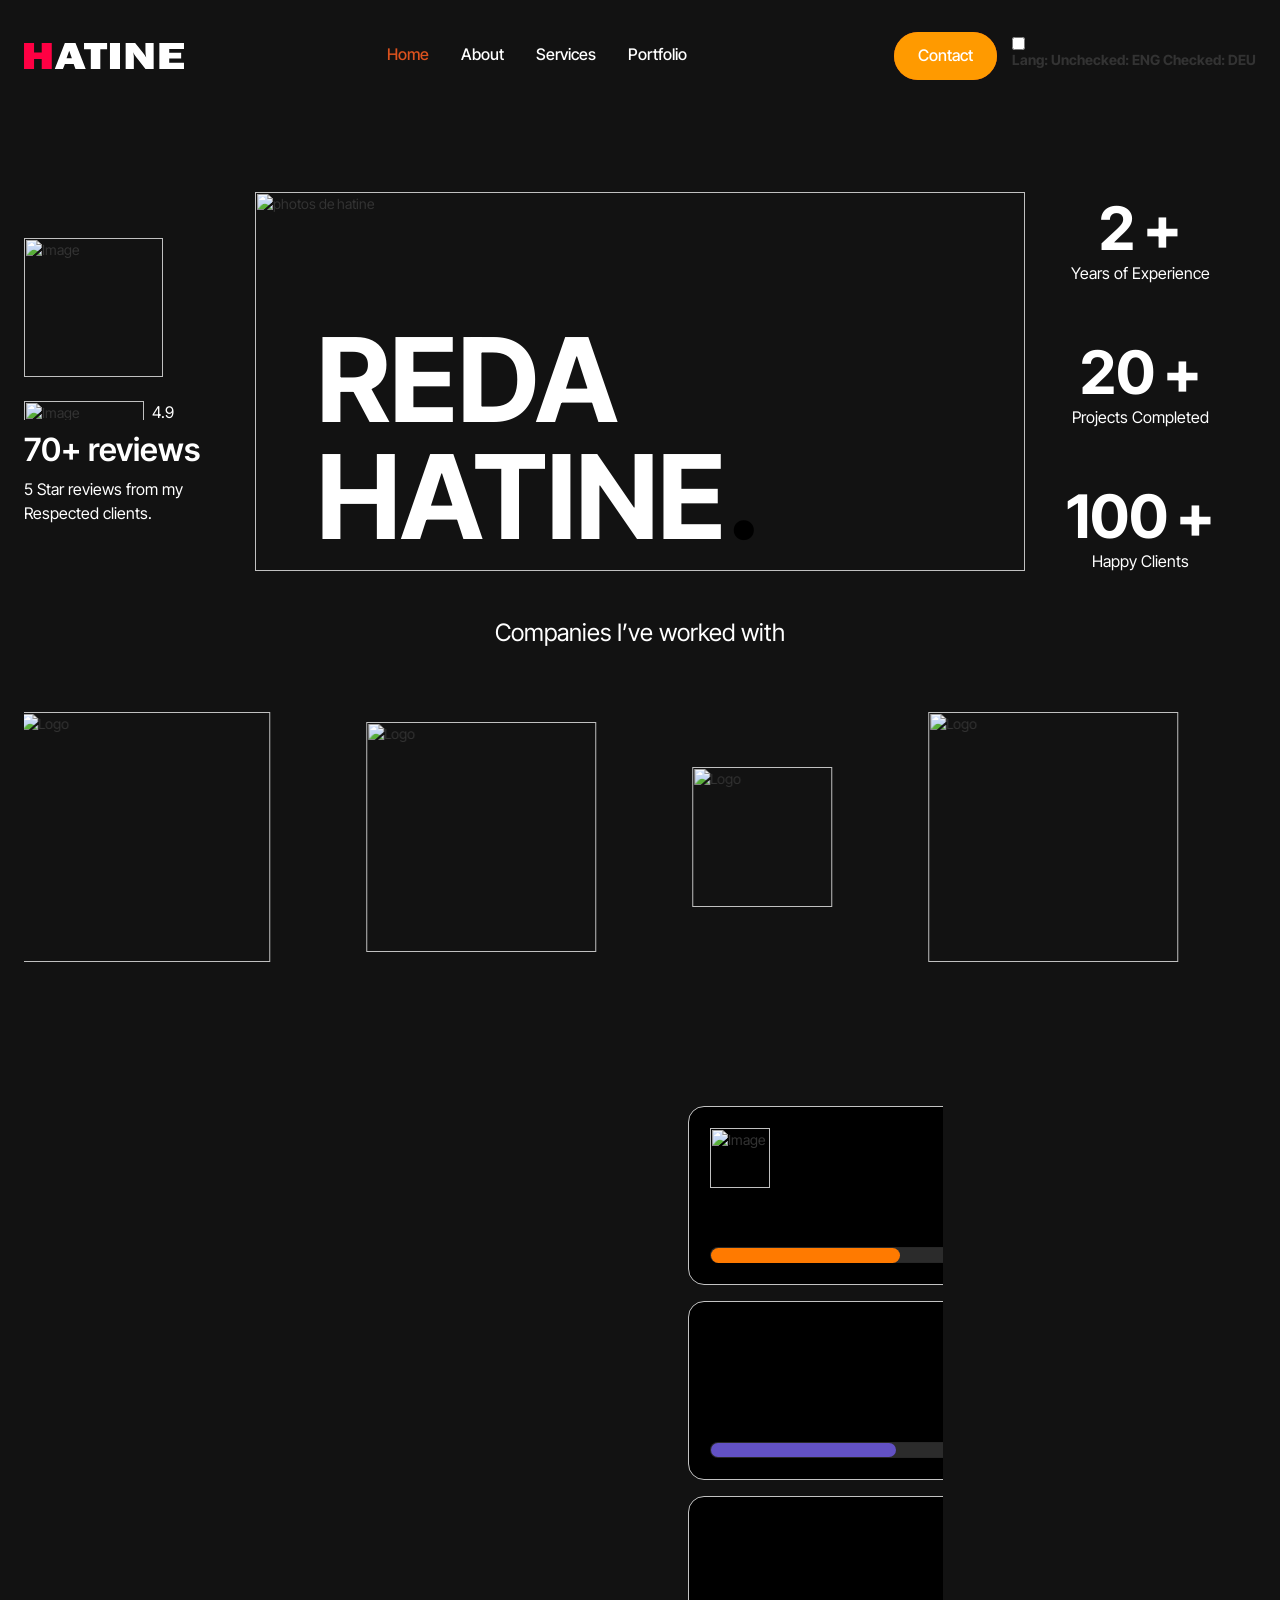
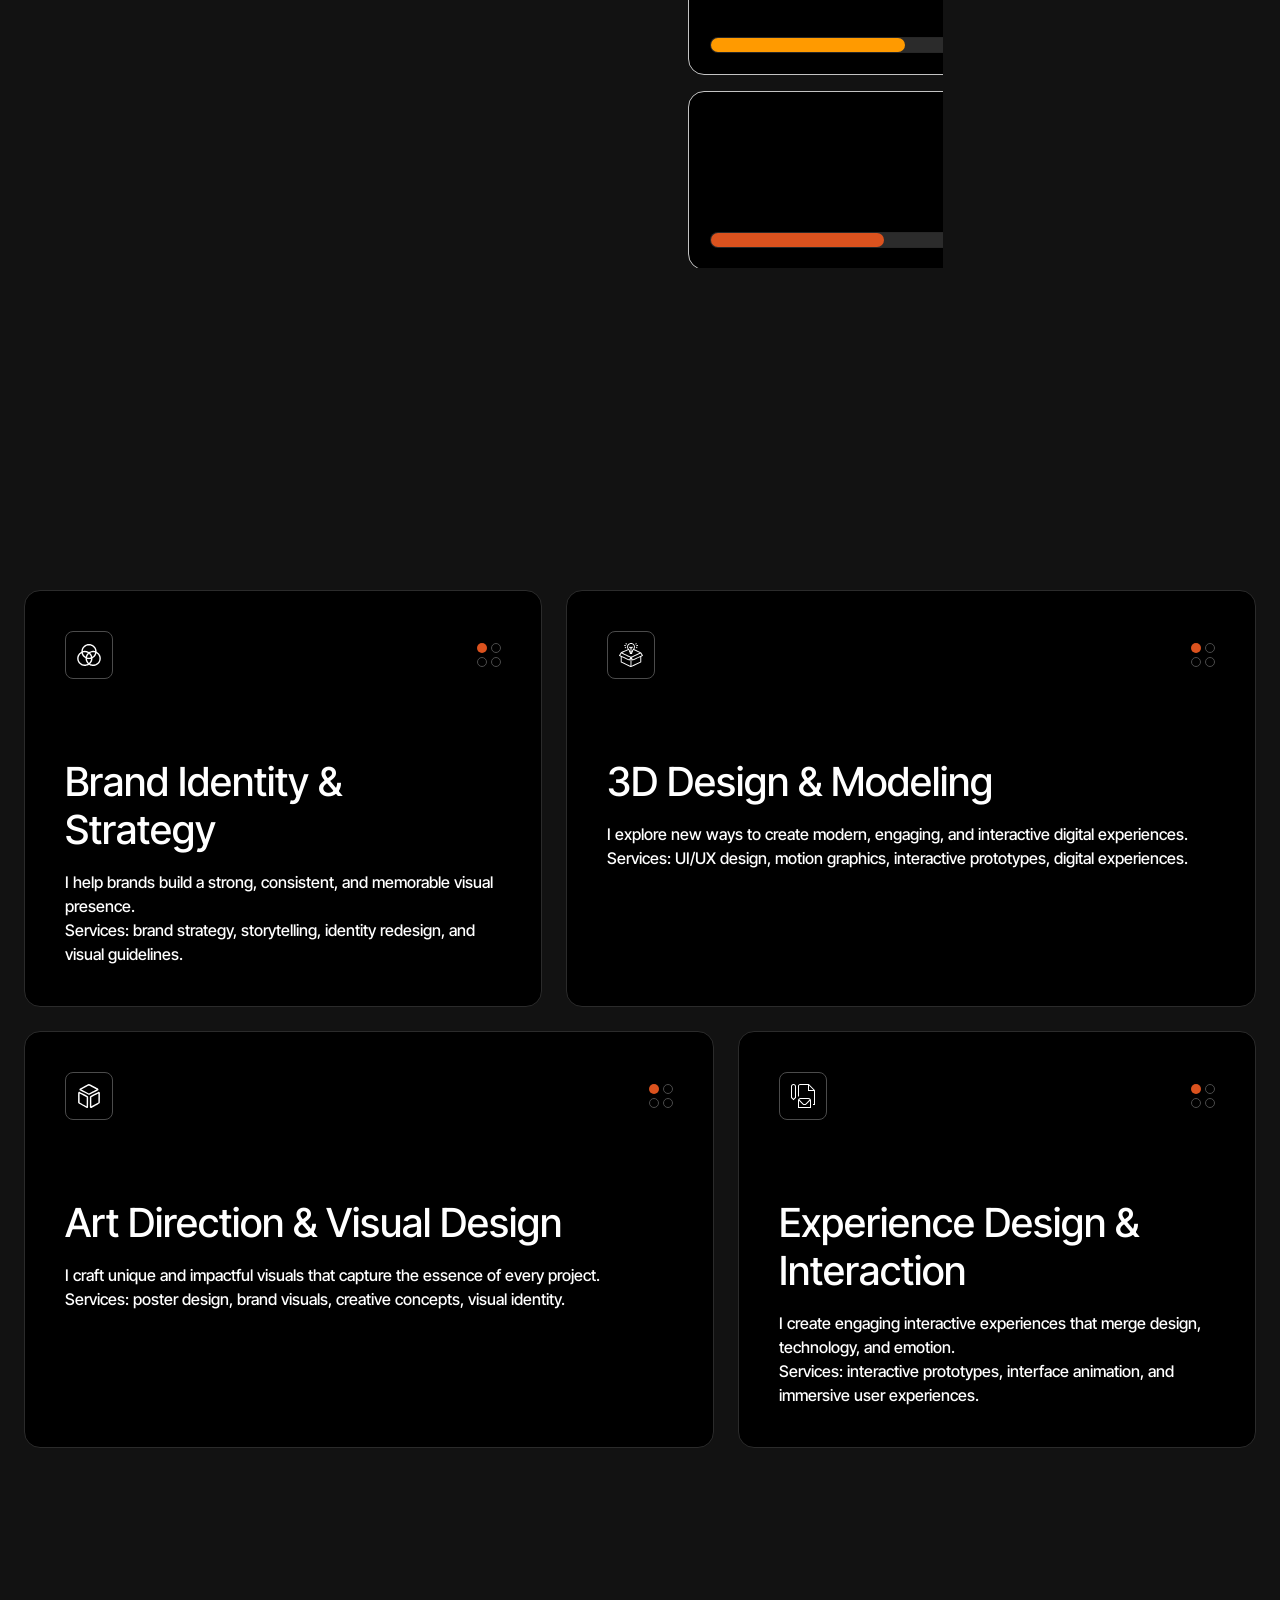
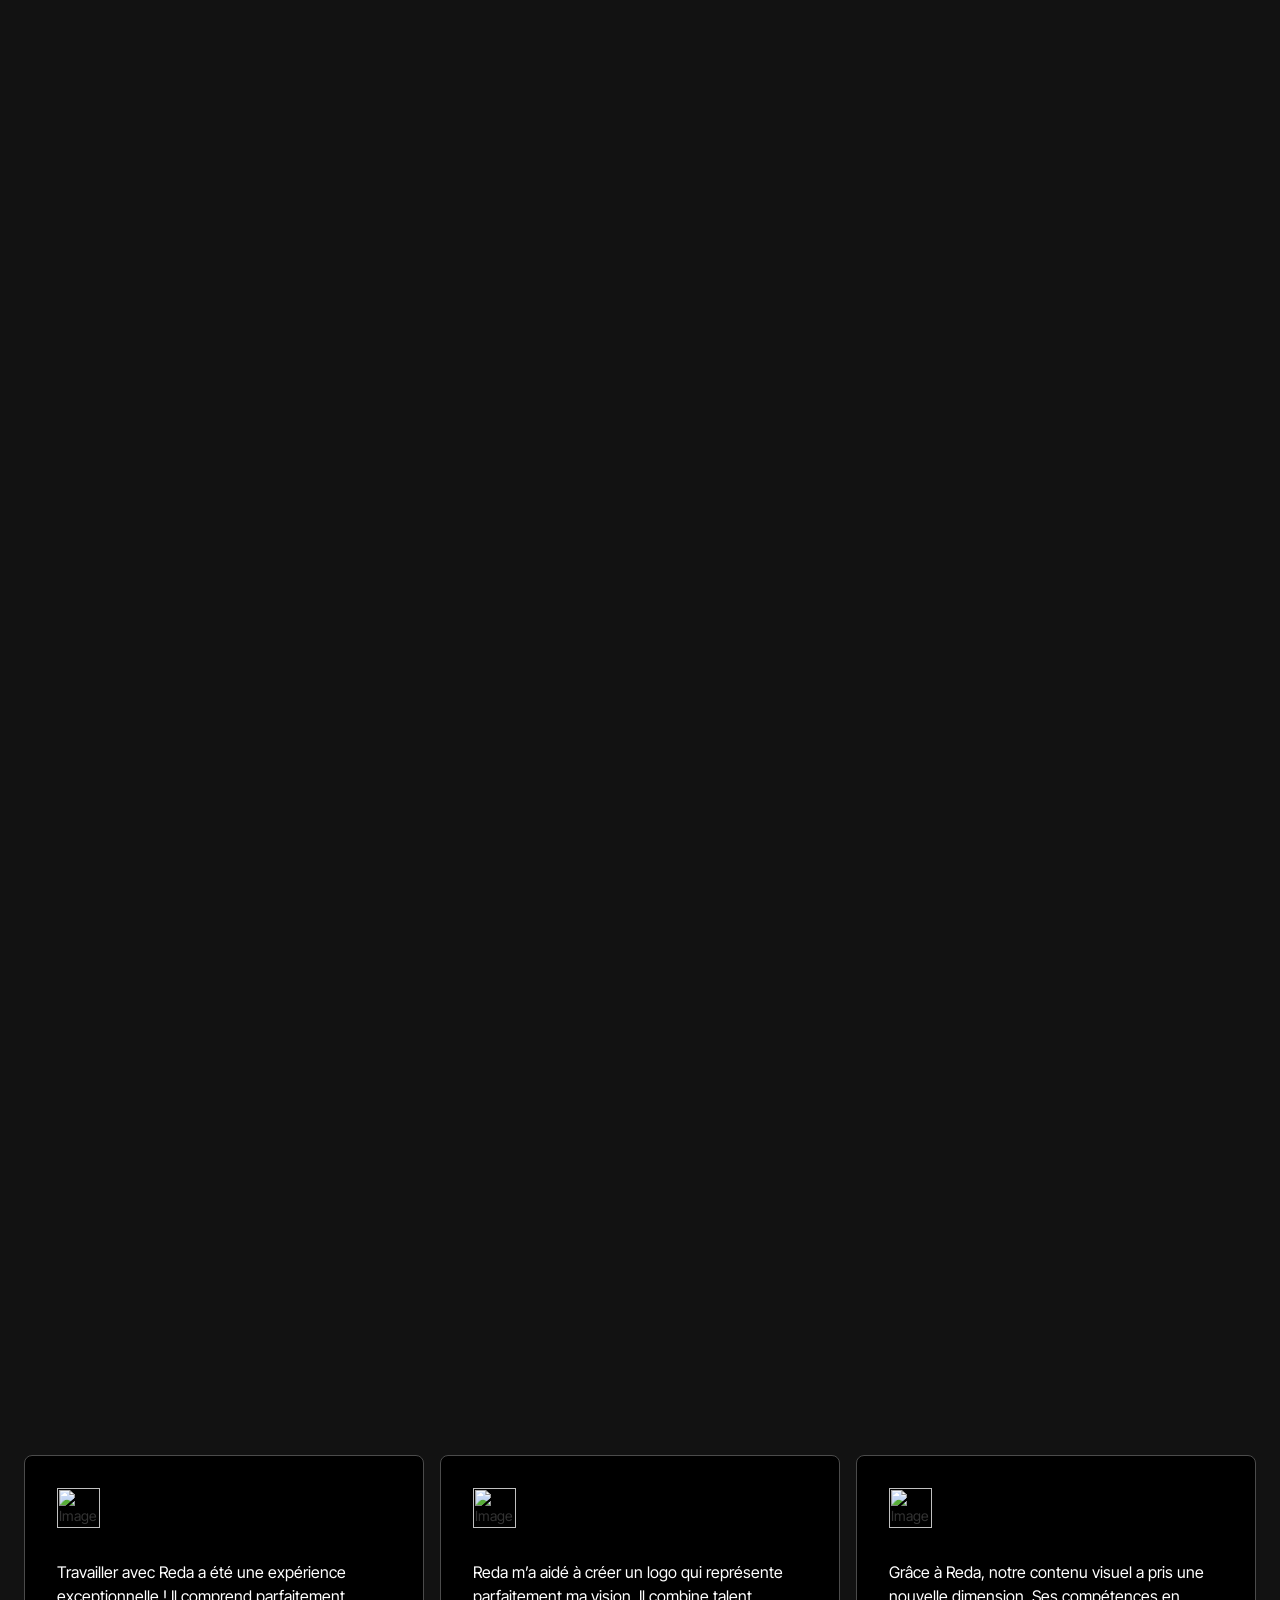
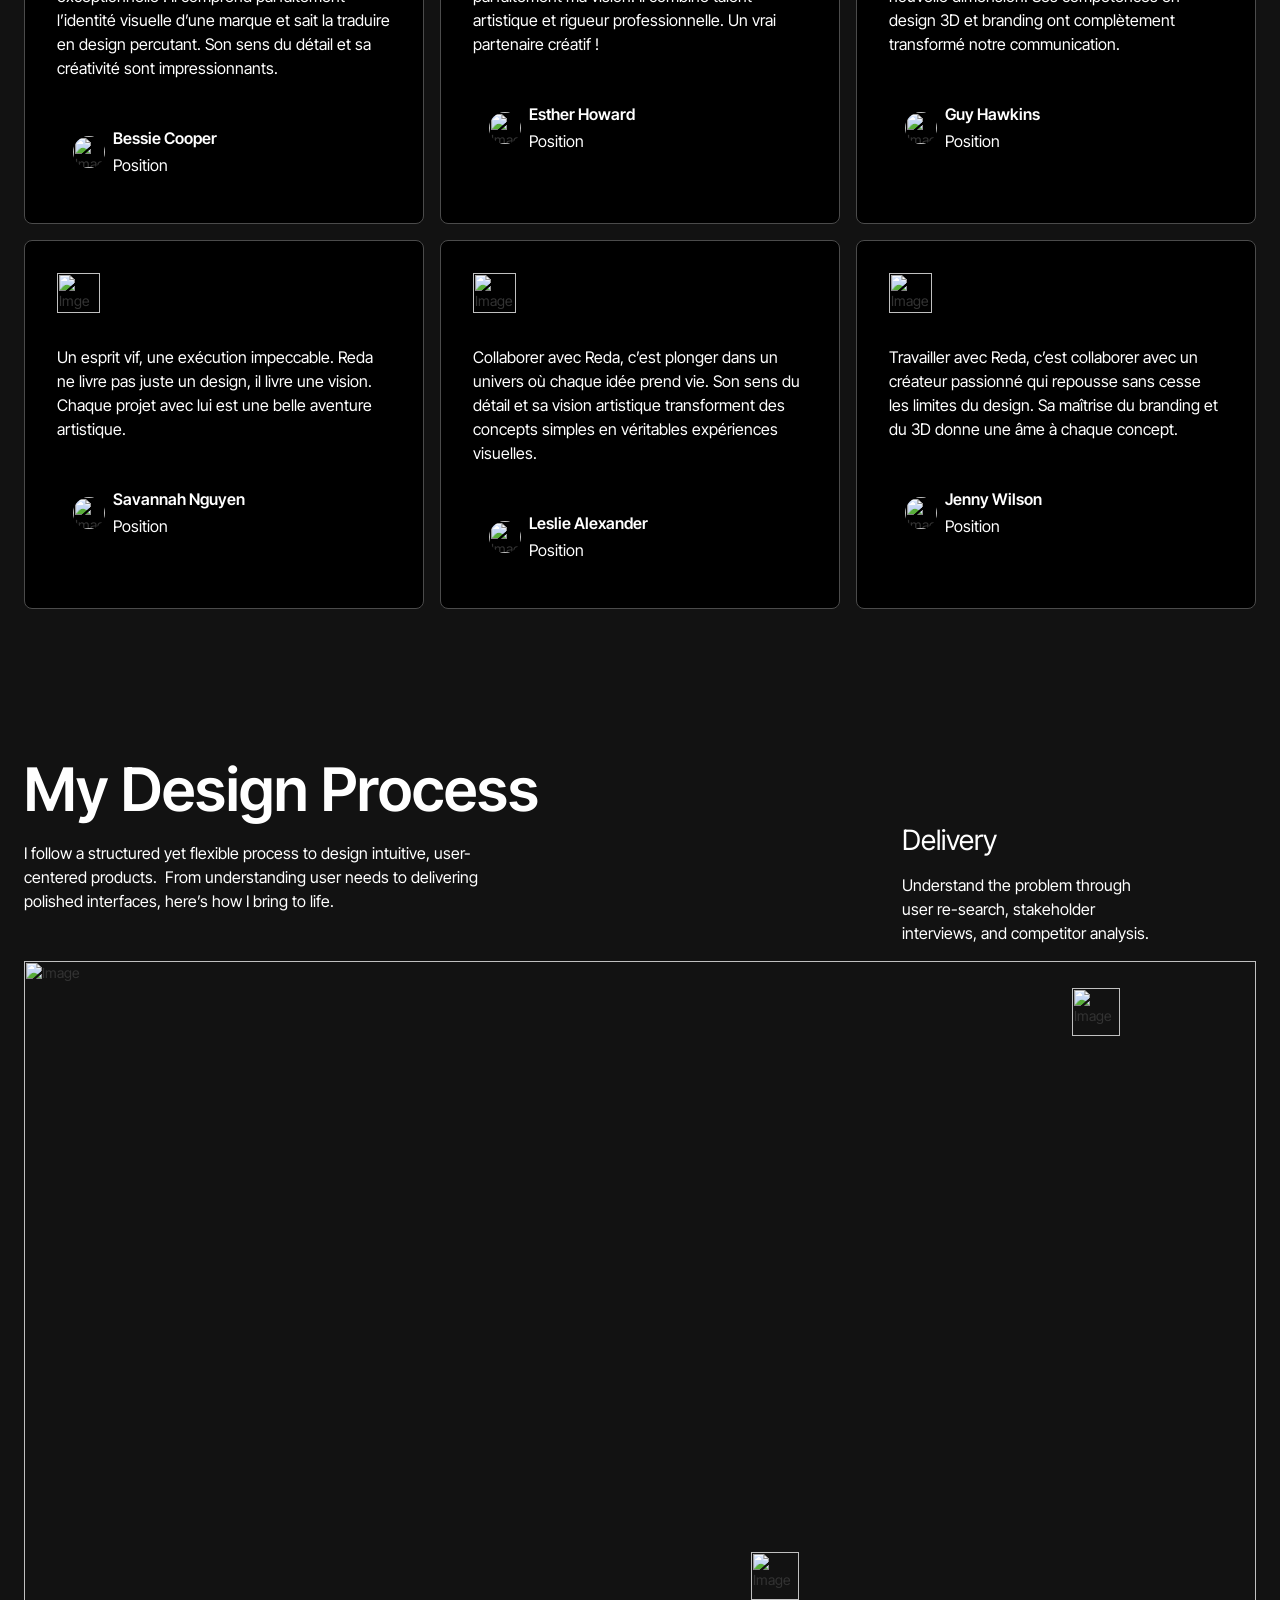
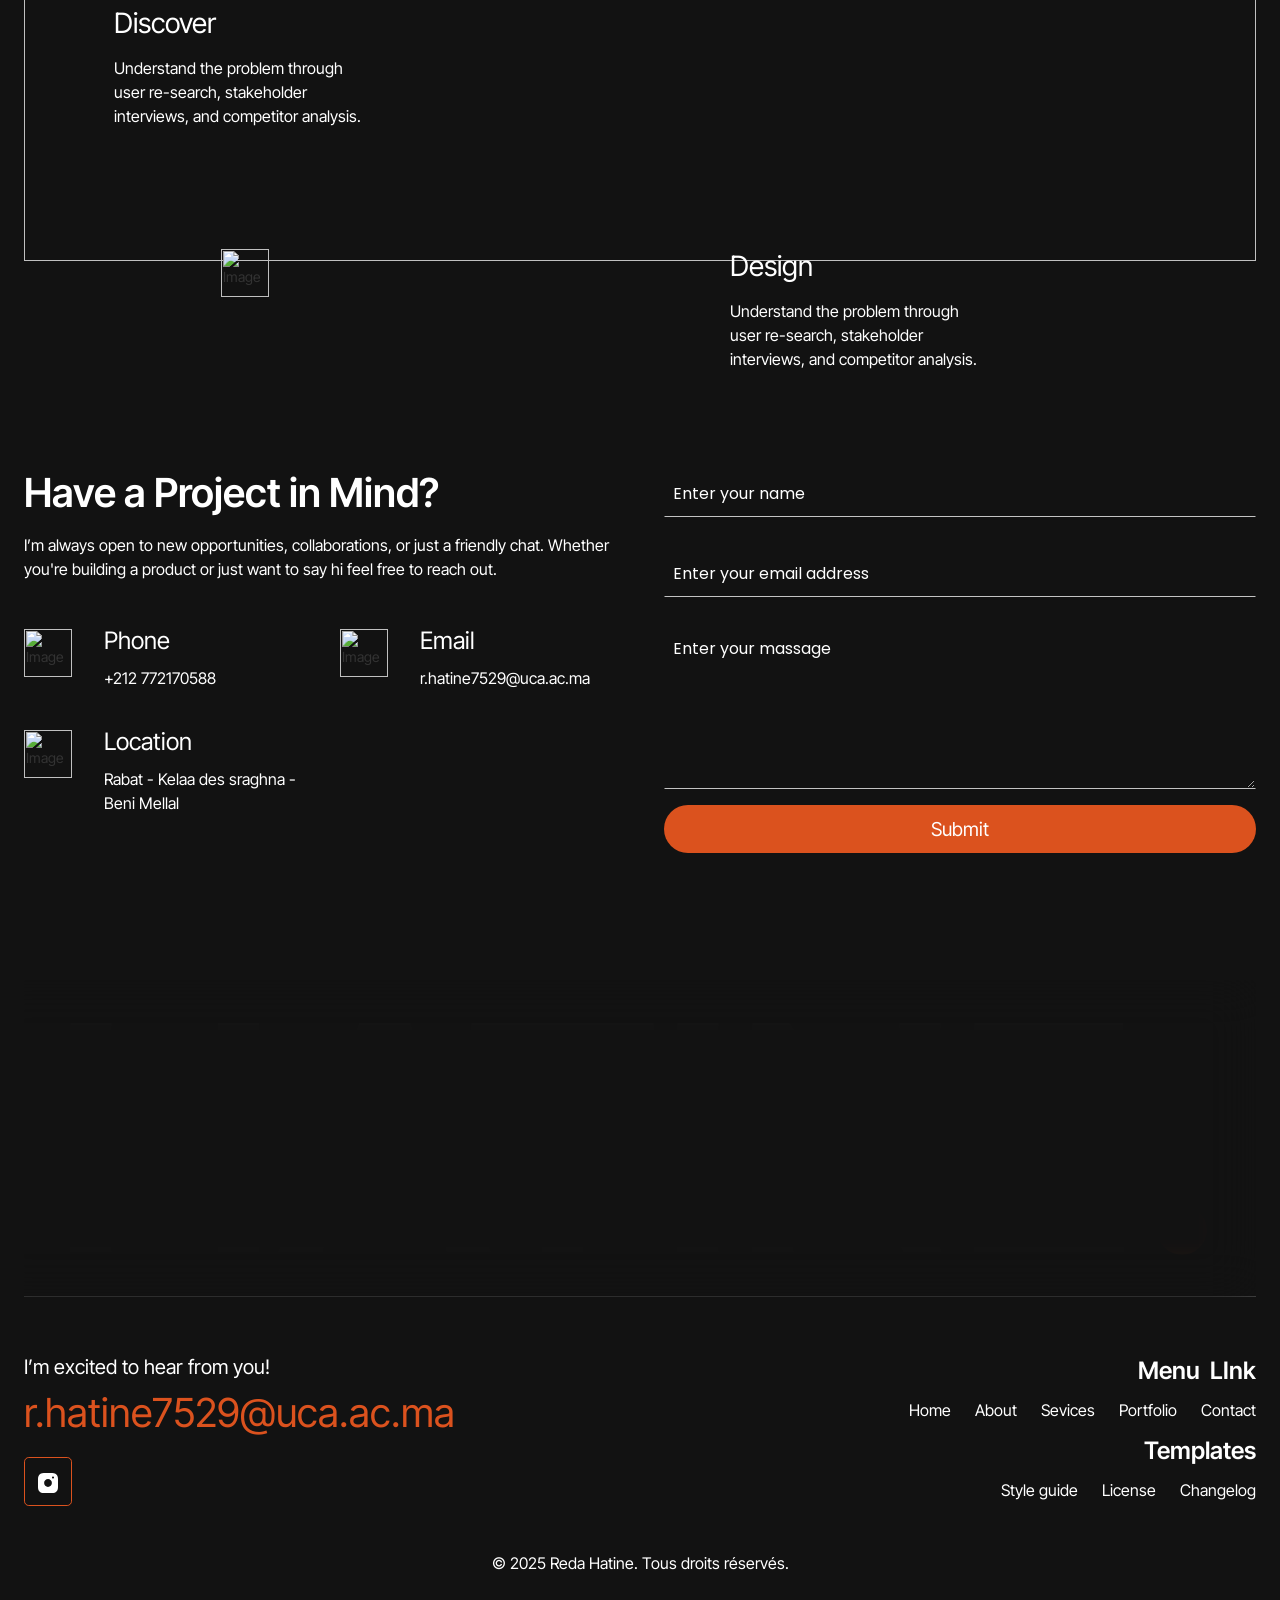
==== commit 13fbd62c: "Add files via upload" ====
--- a/index.html
+++ b/index.html
@@ -26,6 +26,9 @@
 
     <!-- Scripts divers (ex: Turnstile si utilisé) -->
     <script src="https://challenges.cloudflare.com/turnstile/v0/api.js"></script>
+
+
+
 </head>
     <body>
         <div class="page-wrapper">
@@ -53,7 +56,25 @@
       <a href="/" aria-current="page" class="header-nav-link w-nav-link w--current" style="max-width: 1440px;">Home</a>
     </li>
     
-    <li class="header-nav-list-item-middle"><a href="/#About" class="header-nav-link w-nav-link" style="max-width: 1440px;">About</a></li><li class="header-nav-list-item-middle"><a href="/#Services" class="header-nav-link w-nav-link" style="max-width: 1440px;">Services</a></li><li class="header-nav-list-item-middle"><a href="/#Portfolio" class="header-nav-link w-nav-link" style="max-width: 1440px;">Portfolio</a></li><li class="header-nav-list-item-show-in-mbl"><a data-w-id="02e33fb7-3eda-a6fc-0c5e-44d389dcffd2" href="/#Contact" class="button bg-color w-inline-block"><div class="button-txt-container"><div class="button-text" style="transform: translate3d(0px, 0%, 0px) scale3d(1, 1, 1) rotateX(0deg) rotateY(0deg) rotateZ(0deg) skew(0deg, 0deg); transform-style: preserve-3d; color: rgb(255, 255, 255);">Contact me</div><div class="button-text" style="transform: translate3d(0px, 0%, 0px) scale3d(1, 1, 1) rotateX(0deg) rotateY(0deg) rotateZ(0deg) skew(0deg, 0deg); transform-style: preserve-3d; color: rgb(255, 255, 255);">Contact me</div></div><div class="button-bg bg" style="height: 0%;"></div></a></li></ul></nav></div><div class="header-right-col">
+    <li class="header-nav-list-item-middle">
+      <a href="/#about" class="header-nav-link w-nav-link" style="max-width: 1440px;">About</a>
+    </li><li class="header-nav-list-item-middle">
+      <a href="/#Services" class="header-nav-link w-nav-link" style="max-width: 1440px;">Services</a>
+    </li><li class="header-nav-list-item-middle">
+      <a href="/#Portfolio" class="header-nav-link w-nav-link" style="max-width: 1440px;">Portfolio</a>
+    </li><li class="header-nav-list-item-show-in-mbl">
+      <a data-w-id="02e33fb7-3eda-a6fc-0c5e-44d389dcffd2" href="/#Contact" class="button bg-color w-inline-block">
+        <div class="button-txt-container">
+          <div class="button-text" style="transform: translate3d(0px, 0%, 0px) scale3d(1, 1, 1) rotateX(0deg) rotateY(0deg) rotateZ(0deg) skew(0deg, 0deg); transform-style: preserve-3d; color: rgb(255, 255, 255);">Contact me</div>
+          <div class="button-text" style="transform: translate3d(0px, 0%, 0px) scale3d(1, 1, 1) rotateX(0deg) rotateY(0deg) rotateZ(0deg) skew(0deg, 0deg); transform-style: preserve-3d; color: rgb(255, 255, 255);">Contact me</div>
+        </div>
+        <div class="button-bg bg" style="height: 0%;"></div>
+      </a>
+    </li>
+  </ul>
+</nav>
+</div>
+<div class="header-right-col">
       <div data-w-id="871dc8f8-83c4-9dd5-4856-f73ccd2b44ee" class="menu-button w-nav-button" style="-user-select: text; width: 45px;height: 46px; border-bottom-width: 10px; margin-bottom: 100px;" aria-label="menu" role="button" tabindex="0" aria-controls="w-nav-overlay-0" aria-haspopup="menu" aria-expanded="false">
                              <!-- Hamburger Menu -->
 <div id="hamburger-animation" class="hamburger-icon"></div>
@@ -102,7 +123,39 @@
   }
 </style>
 
-                                <svg xmlns="http://www.w3.org/2000/svg" xmlns:xlink="http://www.w3.org/1999/xlink" viewBox="0 0 400 400" width="400" height="400" preserveAspectRatio="xMidYMid meet" style="width: 100%; height: 100%; transform: translate3d(0px, 0px, 0px); content-visibility: visible;"><defs><clipPath id="__lottie_element_2"><rect width="400" height="400" x="0" y="0"></rect></clipPath></defs><g clip-path="url(#__lottie_element_2)"><g transform="matrix(1,0,0,1,200,275)" opacity="1" style="display: block;"><g opacity="1" transform="matrix(1,0,0,1,1,0)"><path fill="rgb(255,255,255)" fill-opacity="1" d=" M120,0 C120,0 120,0 120,0 C120,11.038000106811523 111.03800201416016,20 100,20 C100,20 -100,20 -100,20 C-111.03800201416016,20 -120,11.038000106811523 -120,0 C-120,0 -120,0 -120,0 C-120,-11.038000106811523 -111.03800201416016,-20 -100,-20 C-100,-20 100,-20 100,-20 C111.03800201416016,-20 120,-11.038000106811523 120,0z"></path></g></g><g transform="matrix(1,0,0,1,200,200)" opacity="1" style="display: block;"><g opacity="1" transform="matrix(1,0,0,1,1,0)"><path fill="rgb(255,255,255)" fill-opacity="1" d=" M120,0 C120,0 120,0 120,0 C120,11.038000106811523 111.03800201416016,20 100,20 C100,20 -100,20 -100,20 C-111.03800201416016,20 -120,11.038000106811523 -120,0 C-120,0 -120,0 -120,0 C-120,-11.038000106811523 -111.03800201416016,-20 -100,-20 C-100,-20 100,-20 100,-20 C111.03800201416016,-20 120,-11.038000106811523 120,0z"></path></g></g><g transform="matrix(1,0,0,1,200,125)" opacity="1" style="display: block;"><g opacity="1" transform="matrix(1,0,0,1,1,0)"><path fill="rgb(255,255,255)" fill-opacity="1" d=" M120,0 C120,0 120,0 120,0 C120,11.038000106811523 111.03800201416016,20 100,20 C100,20 -100,20 -100,20 C-111.03800201416016,20 -120,11.038000106811523 -120,0 C-120,0 -120,0 -120,0 C-120,-11.038000106811523 -111.03800201416016,-20 -100,-20 C-100,-20 100,-20 100,-20 C111.03800201416016,-20 120,-11.038000106811523 120,0z"></path></g></g></g></svg></div></div><div class="btn-header-hidden-on-mbl"><a data-w-id="02e33fb7-3eda-a6fc-0c5e-44d389dcffd2" href="/#Contact" class="button bg-color w-inline-block"><div class="button-txt-container"><div class="button-text" style="transform: translate3d(0px, 0%, 0px) scale3d(1, 1, 1) rotateX(0deg) rotateY(0deg) rotateZ(0deg) skew(0deg, 0deg); transform-style: preserve-3d; color: rgb(255, 255, 255);">Contact</div><div class="button-text" style="transform: translate3d(0px, 0%, 0px) scale3d(1, 1, 1) rotateX(0deg) rotateY(0deg) rotateZ(0deg) skew(0deg, 0deg); transform-style: preserve-3d; color: rgb(255, 255, 255);">Contact</div></div><div class="button-bg bg" style="height: 0%;"></div></a></div></div></div></div><div class="w-nav-overlay" data-wf-ignore="" id="w-nav-overlay-0"></div></div><div class="main-wrapper"><section class="section hero"><div class="w-layout-blockcontainer container w-container"><div class="hero-block-wrapper"><div id="w-node-_30bfed81-cc82-657a-767e-dd9923428d04-61320100" class="hero-left-blcok"><div data-w-id="4ce2d105-aa10-a23f-bde0-a8a5b1ce5b0f" class="user-review-block" style="filter: blur(0px);">
+                                <svg xmlns="http://www.w3.org/2000/svg" xmlns:xlink="http://www.w3.org/1999/xlink" viewBox="0 0 400 400" width="400" height="400" preserveAspectRatio="xMidYMid meet" style="width: 100%; height: 100%; transform: translate3d(0px, 0px, 0px); content-visibility: visible;"><defs><clipPath id="__lottie_element_2"><rect width="400" height="400" x="0" y="0"></rect></clipPath></defs><g clip-path="url(#__lottie_element_2)"><g transform="matrix(1,0,0,1,200,275)" opacity="1" style="display: block;"><g opacity="1" transform="matrix(1,0,0,1,1,0)"><path fill="rgb(255,255,255)" fill-opacity="1" d=" M120,0 C120,0 120,0 120,0 C120,11.038000106811523 111.03800201416016,20 100,20 C100,20 -100,20 -100,20 C-111.03800201416016,20 -120,11.038000106811523 -120,0 C-120,0 -120,0 -120,0 C-120,-11.038000106811523 -111.03800201416016,-20 -100,-20 C-100,-20 100,-20 100,-20 C111.03800201416016,-20 120,-11.038000106811523 120,0z"></path></g></g><g transform="matrix(1,0,0,1,200,200)" opacity="1" style="display: block;"><g opacity="1" transform="matrix(1,0,0,1,1,0)"><path fill="rgb(255,255,255)" fill-opacity="1" d=" M120,0 C120,0 120,0 120,0 C120,11.038000106811523 111.03800201416016,20 100,20 C100,20 -100,20 -100,20 C-111.03800201416016,20 -120,11.038000106811523 -120,0 C-120,0 -120,0 -120,0 C-120,-11.038000106811523 -111.03800201416016,-20 -100,-20 C-100,-20 100,-20 100,-20 C111.03800201416016,-20 120,-11.038000106811523 120,0z"></path></g></g><g transform="matrix(1,0,0,1,200,125)" opacity="1" style="display: block;"><g opacity="1" transform="matrix(1,0,0,1,1,0)"><path fill="rgb(255,255,255)" fill-opacity="1" d=" M120,0 C120,0 120,0 120,0 C120,11.038000106811523 111.03800201416016,20 100,20 C100,20 -100,20 -100,20 C-111.03800201416016,20 -120,11.038000106811523 -120,0 C-120,0 -120,0 -120,0 C-120,-11.038000106811523 -111.03800201416016,-20 -100,-20 C-100,-20 100,-20 100,-20 C111.03800201416016,-20 120,-11.038000106811523 120,0z"></path></g></g></g></svg></div></div>
+                                <div class="btn-header-hidden-on-mbl" style="display:flex; align-items:center; gap:15px;">
+  <a href="#Contact" class="button bg-color w-inline-block">
+    <div class="button-txt-container">
+      <div class="button-text">Contact</div>
+      <div class="button-text">Contact</div>
+    </div>
+    <div class="button-bg bg"></div>
+  </a>
+
+  <!-- === Switch de langue === -->
+  <div class="checkbox-wrapper-35" aria-hidden="false">
+    <input value="lang" name="switch" id="switch" type="checkbox" class="switch" aria-label="Changer la langue">
+    <label for="switch" role="button" aria-pressed="false">
+      <span class="switch-x-text">Lang:</span>
+      <span class="switch-x-toggletext">
+        <span class="switch-x-unchecked"><span class="switch-x-hiddenlabel">Unchecked:</span> ENG</span>
+        <span class="switch-x-checked"><span class="switch-x-hiddenlabel">Checked:</span> DEU</span>
+      </span>
+    </label>
+  </div>
+</div>
+
+                                </div></div>
+                              </div>
+                              <div class="w-nav-overlay" data-wf-ignore="" id="w-nav-overlay-0"></div>
+                            </div>
+                            <div class="main-wrapper">
+                              <section class="section hero">
+                                <div class="w-layout-blockcontainer container w-container">
+                                  <div class="hero-block-wrapper">
+                                    <div id="w-node-_30bfed81-cc82-657a-767e-dd9923428d04-61320100" class="hero-left-blcok">
+                                      <div data-w-id="4ce2d105-aa10-a23f-bde0-a8a5b1ce5b0f" class="user-review-block" style="filter: blur(0px);">
                                   <img src="https://i.ibb.co/ZpfJ3Hmd/Fichier-1-6x.webp" loading="lazy" sizes="100vw" srcset="https://i.ibb.co/ZpfJ3Hmd/Fichier-1-6x.webp 500w, https://i.ibb.co/ZpfJ3Hmd/Fichier-1-6x.webp 576w" alt="Image" class="user-image"><div class="_5-star-review-block">
                                     <img src="https://i.ibb.co/gMTdr5tY/Fichier-3-6x.png" loading="lazy" alt="Image" class="image" style="
     padding-bottom: 3px;
@@ -206,26 +259,100 @@
 </svg></div></div><div class="services-content-block"><h3 class="services-tittle">Experience Design & Interaction</h3><p class="services-paragraph">
   I create engaging interactive experiences that merge design, technology, and emotion.<br>
 Services: interactive prototypes, interface animation, and immersive user experiences.</p></div></div></div></div></section><section id="Portfolio" class="section"><div class="w-layout-blockcontainer container w-container"><div data-w-id="5845a4fe-e9a4-bbe0-38d9-217c5080142a" style="opacity: 0;" class="project-block-wrapper"><h2 class="project-tittle-text center">Recents &nbsp;projects</h2><p class="project-paragraph-text">
- Each project reflects my passion for turning ideas into impactful designs. Dive in and discover the story behind every creation.</p></div><div class="project-block-item"><div class="project-0-1"><div class="w-dyn-list"><div data-w-id="cc1f5fa7-78d2-38b5-386b-c6cc46b4e679" style="opacity: 0;" role="list" class="collection-list stap-0-2 w-dyn-items">
-  <div role="listitem" class="collection-item w-dyn-item"><a href="/recents-projects/designlogix" class="single-page-link w-inline-block">
-    <img src="https://i.ibb.co/qF0NVHLk/Fichier-1-6x.png" loading="lazy" alt="" sizes="100vw" srcset="https://i.ibb.co/qF0NVHLk/Fichier-1-6x.png 500w, https://i.ibb.co/qF0NVHLk/Fichier-1-6x.png 800w, https://i.ibb.co/qF0NVHLk/Fichier-1-6x.png 1080w, https://i.ibb.co/qF0NVHLk/Fichier-1-6x.png 1200w" class="project-image image-size"><div class="categories"><div class="categories-name">Mobile App</div></div><div class="project-heading-content"><h3 class="project-heading">Designlogix</h3><div class="div-block"><div class="w-embed"><svg xmlns="http://www.w3.org/2000/svg" width="14" height="14" viewBox="0 0 14 14" fill="none">
-  <path d="M1 13L13 1M13 1V10M13 1H4" stroke="white" stroke-width="1.5" stroke-linecap="round" stroke-linejoin="round"></path>
-</svg></div></div></div><div class="demo-text">This is some text inside of a div block.</div></a></div>
-<div role="listitem" class="collection-item w-dyn-item"><a href="/recents-projects/nudge" class="single-page-link w-inline-block"><img src="https://i.ibb.co/qF0NVHLk/Fichier-1-6x.png" loading="lazy" alt="" sizes="100vw" srcset="https://i.ibb.co/qF0NVHLk/Fichier-1-6x.png 500w, https://i.ibb.co/qF0NVHLk/Fichier-1-6x.png 800w, https://i.ibb.co/qF0NVHLk/Fichier-1-6x.png 1080w, https://i.ibb.co/qF0NVHLk/Fichier-1-6x.png 1200w" class="project-image image-size"><div class="categories"><div class="categories-name">Branding</div></div><div class="project-heading-content"><h3 class="project-heading">Nudge</h3><div class="div-block"><div class="w-embed"><svg xmlns="http://www.w3.org/2000/svg" width="14" height="14" viewBox="0 0 14 14" fill="none">
-  <path d="M1 13L13 1M13 1V10M13 1H4" stroke="white" stroke-width="1.5" stroke-linecap="round" stroke-linejoin="round"></path>
-</svg></div></div></div><div class="demo-text">This is some text inside of a div block.</div></a></div><div role="listitem" class="collection-item w-dyn-item"><a href="/recents-projects/uxnova" class="single-page-link w-inline-block"><img src="https://i.ibb.co/qF0NVHLk/Fichier-1-6x.png" loading="lazy" alt="" sizes="100vw" srcset="https://i.ibb.co/qF0NVHLk/Fichier-1-6x.png 500w, https://i.ibb.co/qF0NVHLk/Fichier-1-6x.png 800w, https://i.ibb.co/qF0NVHLk/Fichier-1-6x.png 1080w, https://i.ibb.co/qF0NVHLk/Fichier-1-6x.png 1200w" class="project-image image-size"><div class="categories"><div class="categories-name">UX Research</div></div><div class="project-heading-content"><h3 class="project-heading">UXNova</h3><div class="div-block"><div class="w-embed"><svg xmlns="http://www.w3.org/2000/svg" width="14" height="14" viewBox="0 0 14 14" fill="none">
-  <path d="M1 13L13 1M13 1V10M13 1H4" stroke="white" stroke-width="1.5" stroke-linecap="round" stroke-linejoin="round"></path>
-</svg></div></div></div><div class="demo-text">This is some text inside of a div block.</div></a></div><div role="listitem" class="collection-item w-dyn-item"><a href="/recents-projects/framebit" class="single-page-link w-inline-block"><img src="https://i.ibb.co/qF0NVHLk/Fichier-1-6x.png" loading="lazy" alt="" sizes="100vw" srcset="https://i.ibb.co/qF0NVHLk/Fichier-1-6x.png 500w, https://i.ibb.co/qF0NVHLk/Fichier-1-6x.png 800w, https://i.ibb.co/qF0NVHLk/Fichier-1-6x.png 906w" class="project-image image-size"><div class="categories"><div class="categories-name">UI Design</div></div><div class="project-heading-content"><h3 class="project-heading">Framebit</h3><div class="div-block"><div class="w-embed"><svg xmlns="http://www.w3.org/2000/svg" width="14" height="14" viewBox="0 0 14 14" fill="none">
-  <path d="M1 13L13 1M13 1V10M13 1H4" stroke="white" stroke-width="1.5" stroke-linecap="round" stroke-linejoin="round"></path>
-</svg></div></div></div><div class="demo-text">This is some text inside of a div block.</div></a></div>
-<div role="listitem" class="collection-item w-dyn-item"><a href="/recents-projects/designlogix" class="single-page-link w-inline-block">
-    <img src="https://i.ibb.co/qF0NVHLk/Fichier-1-6x.png" loading="lazy" alt="" sizes="100vw" srcset="https://i.ibb.co/qF0NVHLk/Fichier-1-6x.png 500w, https://i.ibb.co/qF0NVHLk/Fichier-1-6x.png 800w, https://i.ibb.co/qF0NVHLk/Fichier-1-6x.png 1080w, https://i.ibb.co/qF0NVHLk/Fichier-1-6x.png 1200w" class="project-image image-size"><div class="categories"><div class="categories-name">Mobile App</div></div><div class="project-heading-content"><h3 class="project-heading">Designlogix</h3><div class="div-block"><div class="w-embed"><svg xmlns="http://www.w3.org/2000/svg" width="14" height="14" viewBox="0 0 14 14" fill="none">
-  <path d="M1 13L13 1M13 1V10M13 1H4" stroke="white" stroke-width="1.5" stroke-linecap="round" stroke-linejoin="round"></path>
-</svg></div></div></div><div class="demo-text">This is some text inside of a div block.</div></a></div>
-<div role="listitem" class="collection-item w-dyn-item"><a href="/recents-projects/designlogix" class="single-page-link w-inline-block">
-    <img src="https://i.ibb.co/qF0NVHLk/Fichier-1-6x.png" loading="lazy" alt="" sizes="100vw" srcset="https://i.ibb.co/qF0NVHLk/Fichier-1-6x.png 500w, https://i.ibb.co/qF0NVHLk/Fichier-1-6x.png 800w, https://i.ibb.co/qF0NVHLk/Fichier-1-6x.png 1080w, https://i.ibb.co/qF0NVHLk/Fichier-1-6x.png 1200w" class="project-image image-size"><div class="categories"><div class="categories-name">Mobile App</div></div><div class="project-heading-content"><h3 class="project-heading">Designlogix</h3><div class="div-block"><div class="w-embed"><svg xmlns="http://www.w3.org/2000/svg" width="14" height="14" viewBox="0 0 14 14" fill="none">
-  <path d="M1 13L13 1M13 1V10M13 1H4" stroke="white" stroke-width="1.5" stroke-linecap="round" stroke-linejoin="round"></path>
-</svg></div></div></div><div class="demo-text">This is some text inside of a div block.</div></a></div></div></div></div></div></div></section><section id="Testimonial" class="section testimonial"><div class="w-layout-blockcontainer container w-container"><div class="testimonial-block-wrapper"><div class="testimonial-block"><div class="testimonial-content-block"><div data-w-id="03754566-4c9d-ceed-5b6b-d15b0409e113" style="opacity: 0;" class="testimonial-tittle-block"><h2 class="testimonial-tittle-text">Feedback from Clients &amp; Colleagues</h2><p class="testimonial-paragraph">Here’s what mentors, managers, and teammates have said about working with me.Real feedback from people I’ve collaborated with on design projects.</p></div></div>
+ Each project reflects my passion for turning ideas into impactful designs. Dive in and discover the story behind every creation.</p></div><div class="project-block-item"><div class="project-0-1">
+  <div class="w-dyn-list">
+  <div data-w-id="cc1f5fa7-78d2-38b5-386b-c6cc46b4e679" style="opacity: 0;" role="list" class="collection-list stap-0-2 w-dyn-items">
+    
+    <!-- Projet 1 -->
+    <div role="listitem" class="collection-item w-dyn-item">
+      <a href="./Ontario greek green solutions.html" class="single-page-link w-inline-block">
+        <img src="https://i.ibb.co/0VrNjffx/Sans-titre-1.png" loading="lazy" alt="" sizes="100vw" srcset="https://i.ibb.co/0VrNjffx/Sans-titre-1.png 500w, https://i.ibb.co/0VrNjffx/Sans-titre-1.png 800w, https://i.ibb.co/0VrNjffx/Sans-titre-1.png 1080w, https://i.ibb.co/0VrNjffx/Sans-titre-1.png 1200w" class="project-image image-size">
+        <div class="categories">
+          <div class="categories-name">Mobile App</div>
+        </div>
+        <div class="project-heading-content">
+          <h3 class="project-heading">Ontario Greek Green Solutions</h3>
+          <div class="div-block">
+            <div class="w-embed">
+              <svg xmlns="http://www.w3.org/2000/svg" width="14" height="14" viewBox="0 0 14 14" fill="none">
+                <path d="M1 13L13 1M13 1V10M13 1H4" stroke="white" stroke-width="1.5" stroke-linecap="round" stroke-linejoin="round"></path>
+              </svg>
+            </div>
+          </div>
+        </div>
+        <div class="demo-text">This is some text inside of a div block.</div>
+      </a>
+    </div>
+
+    <!-- Projet 2 -->
+    <div role="listitem" class="collection-item w-dyn-item">
+      <a href="/recents-projects/nudge" class="single-page-link w-inline-block">
+        <img src="https://i.ibb.co/qF0NVHLk/Fichier-1-6x.png" loading="lazy" alt="" sizes="100vw" srcset="https://i.ibb.co/qF0NVHLk/Fichier-1-6x.png 500w, https://i.ibb.co/qF0NVHLk/Fichier-1-6x.png 800w, https://i.ibb.co/qF0NVHLk/Fichier-1-6x.png 1080w, https://i.ibb.co/qF0NVHLk/Fichier-1-6x.png 1200w" class="project-image image-size">
+        <div class="categories">
+          <div class="categories-name">Branding</div>
+        </div>
+        <div class="project-heading-content">
+          <h3 class="project-heading">Soon</h3>
+          <div class="div-block">
+            <div class="w-embed">
+              <svg xmlns="http://www.w3.org/2000/svg" width="14" height="14" viewBox="0 0 14 14" fill="none">
+                <path d="M1 13L13 1M13 1V10M13 1H4" stroke="white" stroke-width="1.5" stroke-linecap="round" stroke-linejoin="round"></path>
+              </svg>
+            </div>
+          </div>
+        </div>
+        <div class="demo-text">This is some text inside of a div block.</div>
+      </a>
+    </div>
+
+    <!-- Projet 3 -->
+    <div role="listitem" class="collection-item w-dyn-item">
+      <a href="/recents-projects/uxnova" class="single-page-link w-inline-block">
+        <img src="https://i.ibb.co/qF0NVHLk/Fichier-1-6x.png" loading="lazy" alt="" sizes="100vw" srcset="https://i.ibb.co/qF0NVHLk/Fichier-1-6x.png 500w, https://i.ibb.co/qF0NVHLk/Fichier-1-6x.png 800w, https://i.ibb.co/qF0NVHLk/Fichier-1-6x.png 1080w, https://i.ibb.co/qF0NVHLk/Fichier-1-6x.png 1200w" class="project-image image-size">
+        <div class="categories">
+          <div class="categories-name">UX Research</div>
+        </div>
+        <div class="project-heading-content">
+          <h3 class="project-heading">Soon</h3>
+          <div class="div-block">
+            <div class="w-embed">
+              <svg xmlns="http://www.w3.org/2000/svg" width="14" height="14" viewBox="0 0 14 14" fill="none">
+                <path d="M1 13L13 1M13 1V10M13 1H4" stroke="white" stroke-width="1.5" stroke-linecap="round" stroke-linejoin="round"></path>
+              </svg>
+            </div>
+          </div>
+        </div>
+        <div class="demo-text">This is some text inside of a div block.</div>
+      </a>
+    </div>
+    
+    <!-- Projet 4 -->
+    <div role="listitem" class="collection-item w-dyn-item">
+      <a href="/recents-projects/framebit" class="single-page-link w-inline-block">
+        <img src="https://i.ibb.co/qF0NVHLk/Fichier-1-6x.png" loading="lazy" alt="" sizes="100vw" srcset="https://i.ibb.co/qF0NVHLk/Fichier-1-6x.png 500w, https://i.ibb.co/qF0NVHLk/Fichier-1-6x.png 800w, https://i.ibb.co/qF0NVHLk/Fichier-1-6x.png 906w" class="project-image image-size">
+        <div class="categories">
+          <div class="categories-name">UI Design</div>
+        </div>
+        <div class="project-heading-content">
+          <h3 class="project-heading">Wallpapers design</h3>
+          <div class="div-block">
+            <div class="w-embed">
+              <svg xmlns="http://www.w3.org/2000/svg" width="14" height="14" viewBox="0 0 14 14" fill="none">
+                <path d="M1 13L13 1M13 1V10M13 1H4" stroke="white" stroke-width="1.5" stroke-linecap="round" stroke-linejoin="round"></path>
+              </svg>
+            </div>
+          </div>
+        </div>
+        <div class="demo-text">This is some text inside of a div block.</div>
+      </a>
+    </div>
+
+    
+    
+
+  </div>
+</div>
+</div></div></div></section><section id="Testimonial" class="section testimonial"><div class="w-layout-blockcontainer container w-container"><div class="testimonial-block-wrapper"><div class="testimonial-block"><div class="testimonial-content-block"><div data-w-id="03754566-4c9d-ceed-5b6b-d15b0409e113" style="opacity: 0;" class="testimonial-tittle-block"><h2 class="testimonial-tittle-text">Feedback from Clients &amp; Colleagues</h2><p class="testimonial-paragraph">Here’s what mentors, managers, and teammates have said about working with me.Real feedback from people I’ve collaborated with on design projects.</p></div></div>
   <div data-w-id="03754566-4c9d-ceed-5b6b-d15b0409e11a" class="all-testimonial-wrapper" style="filter: blur(0px);">
     <div data-w-id="03754566-4c9d-ceed-5b6b-d15b0409e11b" class="review-card" style="filter: blur(0px);;"><div class="icon-block">
       <img src="https://i.ibb.co/gMTdr5tY/Fichier-3-6x.png" loading="lazy" alt="Image" class="review-image"></div><div class="review-text">
@@ -236,17 +363,16 @@
           <img src="https://files.catbox.moe/aglbf7.svg" loading="lazy" alt="Image" class="proecess-icon">
           <img src="https://files.catbox.moe/195eiw.svg" loading="lazy" alt="Image" class="proecess-icon-0-2"><img src="https://files.catbox.moe/6uhsgt.svg" loading="lazy" alt="Image" class="proecess-icon-0-3"></div><div class="design-process-card-wrapper"><div class="design-process-card"><h3 class="discover-text">Discover</h3><p class="discover-paragraph">Understand the problem through user re-search, stakeholder interviews, and competitor analysis.</p></div><div class="design-process-card _0-2"><h3 class="discover-text">Design</h3><p class="discover-paragraph">Understand the problem through user re-search, stakeholder interviews, and competitor analysis.</p></div><div class="design-process-card _0-3"><h3 class="discover-text">Delivery</h3><p class="discover-paragraph">Understand the problem through user re-search, stakeholder interviews, and competitor analysis.</p></div></div></div></div></section><section id="Contact" class="section contact"><div class="w-layout-blockcontainer container w-container"><div data-w-id="6b7926c3-f391-950e-16fc-a88056e9593e" class="contuct-block-wrapper" style=""><div class="left-content"><h2 class="contuct-tittle-text">Have a Project in Mind?</h2><p class="contuct-paragraph-text">I’m always open to new opportunities, collaborations, or just a friendly chat.  Whether you're building a product or just want to say hi feel free to reach out.</p><div class="contact-info-block"><div id="w-node-_6b7926c3-f391-950e-16fc-a88056e95945-56e9593c" class="info-block">
-            <img src="https://files.catbox.moe/bgpgus.svg" loading="lazy" id="w-node-_6b7926c3-f391-950e-16fc-a88056e95946-56e9593c" alt="Image" class="e-mail-icon"><div class="info-text-block"><div class="info-tittle-text">Phone</div><a href="tel:+1(555)123-4567" class="info-link-block w-inline-block"><div class="info-sub-tittle">+1 (555) 123-4567</div></a></div></div><div id="w-node-_6b7926c3-f391-950e-16fc-a88056e9594d-56e9593c" class="info-block">
+            <img src="https://files.catbox.moe/bgpgus.svg" loading="lazy" id="w-node-_6b7926c3-f391-950e-16fc-a88056e95946-56e9593c" alt="Image" class="e-mail-icon"><div class="info-text-block"><div class="info-tittle-text">Phone</div><a href="tel:+1(555)123-4567" class="info-link-block w-inline-block"><div class="info-sub-tittle">+212 772170588</div></a></div></div><div id="w-node-_6b7926c3-f391-950e-16fc-a88056e9594d-56e9593c" class="info-block">
               <img src="https://files.catbox.moe/450ay5.svg" loading="lazy" id="w-node-_6b7926c3-f391-950e-16fc-a88056e9594e-56e9593c" alt="Image" class="e-mail-icon"><div class="info-text-block"><div class="info-tittle-text">Email</div><a href="mailto:r.hatine7529@uca.ac.ma" class="info-link-block w-inline-block"><div class="info-sub-tittle">r.hatine7529@uca.ac.ma</div></a></div></div><div id="w-node-_6b7926c3-f391-950e-16fc-a88056e95955-56e9593c" class="info-block">
-                <img src="https://files.catbox.moe/wvkz3z.svg" loading="lazy" id="w-node-_6b7926c3-f391-950e-16fc-a88056e95956-56e9593c" alt="Image" class="e-mail-icon"><div class="info-text-block"><div class="info-tittle-text">Location</div><a href="https://www.google.com/maps/search/3744+Fairfax+Drive+City+Of+Commerce,+CA+90040/@33.9911209,-118.1886202,13z/data=!3m1!4b1?entry=ttu&amp;g_ep=EgoyMDI1MDcwOS4wIKXMDSoASAFQAw%3D%3D" target="_blank" class="info-link-block w-inline-block"><div class="info-sub-tittle">3744 Fairfax Drive -City Of Commerce, CA 90040</div></a></div></div></div></div><div class="right-content"><div class="w-form"><form id="wf-form-Email" name="wf-form-Email" data-name="Email" method="get" data-wf-page-id="6871e7c213c4bcf061320100" data-wf-element-id="6b7926c3-f391-950e-16fc-a88056e9595f" data-turnstile-sitekey="0x4AAAAAAAQTptj2So4dx43e" aria-label="Email"><input class="name-field name w-input" maxlength="256" name="name" data-name="Name" placeholder="Enter your name" type="text" id="name"><input class="e-mail-field w-input" maxlength="256" name="name" data-name="Name" placeholder="Enter your email address" type="email" id="Email" required=""><textarea id="field" name="field" maxlength="5000" data-name="Field" placeholder="Enter your massage" class="textarea w-input"></textarea><input type="submit" data-wait="Please wait..." class="submit-button w-button" value="Submit"><div><div><input type="hidden" name="cf-turnstile-response" id="cf-chl-widget-u74ms_response" value="0.[base64].5TSEmlAZPaLvMPsYxvyPCw.c9dd02f29c1a53c48986b9de5fb68cca00a3cd6915db7ef916585b004a58a9e9"></div></div></form><div class="success-message w-form-done" tabindex="-1" role="region" aria-label="Email success"><div>Thank you! </div></div><div class="w-form-fail" tabindex="-1" role="region" aria-label="Email failure"><div>Oops! Something went wrong while submitting the form.</div></div></div></div></div></div></section></div><section class="section footer"><div class="w-layout-blockcontainer container w-container"><div class="footer-block-wrapper"><div class="brand-name-block"><div data-w-id="9bbe00f9-7de8-439b-9990-115f53dc53f7" class="text-overlay-block"><h2 class="brand-text">HATINE<span class="text-span-color">.</span></h2><div class="overlay-text" style=""></div></div><div class="footer-content-wrapper"><div class="footer-left-content"><div class="intoduse-text">I’m excited to hear from you!</div><a href="mailto:r.hatine7529@uca.ac.ma" class="e-main-text">r.hatine7529@uca.ac.ma</a><div class="social-icon-block"><a href="https://Facebook.com" target="_blank" class="social-icon intagram w-inline-block"><div class="icon w-embed"><svg xmlns="http://www.w3.org/2000/svg" width="12" height="20" viewBox="0 0 12 20" fill="none">
-  <path d="M9 0.000244141H12V4.00024H10C8.8954 4.00024 8 4.89567 8 6.00024V8.00024H12L10.9565 12.0002H7.8261V20.0002H3.65217V12.0002H0V8.03984H4V5.00024C4 2.23882 6.2386 0.000244141 9 0.000244141Z" fill="white"></path>
-</svg></div><div class="dummy">This is some text inside of a div block.</div></a><a href="https://instagram.com" target="_blank" class="social-icon intagram w-inline-block"><div class="icon w-embed"><svg xmlns="http://www.w3.org/2000/svg" width="20" height="20" viewBox="0 0 20 20" fill="none">
+                <img src="https://files.catbox.moe/wvkz3z.svg" loading="lazy" id="w-node-_6b7926c3-f391-950e-16fc-a88056e95956-56e9593c" alt="Image" class="e-mail-icon"><div class="info-text-block"><div class="info-tittle-text">Location</div><a href="https://www.google.com/maps/search/3744+Fairfax+Drive+City+Of+Commerce,+CA+90040/@33.9911209,-118.1886202,13z/data=!3m1!4b1?entry=ttu&amp;g_ep=EgoyMDI1MDcwOS4wIKXMDSoASAFQAw%3D%3D" target="_blank" class="info-link-block w-inline-block"><div class="info-sub-tittle">Rabat - Kelaa des sraghna - Beni Mellal</div></a></div></div></div></div><div class="right-content"><div class="w-form">
+                  <form id="wf-form-Email" name="wf-form-Email" data-name="Email" method="POST" action="https://formspree.io/f/mqayrojv" aria-label="Email">
+                    <input class="name-field name w-input" maxlength="256" name="name" data-name="Name" placeholder="Enter your name" type="text" id="name"><input class="e-mail-field w-input" maxlength="256" name="name" data-name="Name" placeholder="Enter your email address" type="email" id="Email" required=""><textarea id="field" name="field" maxlength="5000" data-name="Field" placeholder="Enter your massage" class="textarea w-input"></textarea><input type="submit" data-wait="Please wait..." class="submit-button w-button" value="Submit"><div><div><input type="hidden" name="cf-turnstile-response" id="cf-chl-widget-u74ms_response" value="0.[base64].5TSEmlAZPaLvMPsYxvyPCw.c9dd02f29c1a53c48986b9de5fb68cca00a3cd6915db7ef916585b004a58a9e9"></div></div></form><div class="success-message w-form-done" tabindex="-1" role="region" aria-label="Email success"><div>Thank you! </div></div><div class="w-form-fail" tabindex="-1" role="region" aria-label="Email failure"><div>Oops! Something went wrong while submitting the form.</div></div></div></div></div></div></section></div><section class="section footer"><div class="w-layout-blockcontainer container w-container"><div class="footer-block-wrapper"><div class="brand-name-block"><div data-w-id="9bbe00f9-7de8-439b-9990-115f53dc53f7" class="text-overlay-block"><h2 class="brand-text">HATINE<span class="text-span-color">.</span></h2><div class="overlay-text" style=""></div></div><div class="footer-content-wrapper"><div class="footer-left-content"><div class="intoduse-text">I’m excited to hear from you!</div><a href="mailto:r.hatine7529@uca.ac.ma" class="e-main-text">r.hatine7529@uca.ac.ma</a><div class="social-icon-block">
+<a href="https://www.instagram.com/rhatine7529/" target="_blank" class="social-icon intagram w-inline-block"
+><div class="icon w-embed"><svg xmlns="http://www.w3.org/2000/svg" width="20" height="20" viewBox="0 0 20 20" fill="none">
   <path d="M14.1971 0.000244141H5.8129C2.17108 0.000244141 0 2.17024 0 5.81024V14.1802C0 17.8302 2.17108 20.0002 5.8129 20.0002H14.1871C17.8289 20.0002 20 17.8302 20 14.1902V5.81024C20.01 2.17024 17.8389 0.000244141 14.1971 0.000244141ZM10.005 13.8802C7.86392 13.8802 6.12305 12.1402 6.12305 10.0002C6.12305 7.86024 7.86392 6.12024 10.005 6.12024C12.1461 6.12024 13.8869 7.86024 13.8869 10.0002C13.8869 12.1402 12.1461 13.8802 10.005 13.8802ZM15.9279 4.88024C15.8779 5.00024 15.8079 5.11024 15.7178 5.21024C15.6178 5.30024 15.5077 5.37024 15.3877 5.42024C15.2676 5.47024 15.1375 5.50024 15.0075 5.50024C14.7373 5.50024 14.4872 5.40024 14.2971 5.21024C14.2071 5.11024 14.137 5.00024 14.087 4.88024C14.037 4.76024 14.007 4.63024 14.007 4.50024C14.007 4.37024 14.037 4.24024 14.087 4.12024C14.137 3.99024 14.2071 3.89024 14.2971 3.79024C14.5272 3.56024 14.8774 3.45024 15.1976 3.52024C15.2676 3.53024 15.3276 3.55024 15.3877 3.58024C15.4477 3.60024 15.5077 3.63024 15.5678 3.67024C15.6178 3.70024 15.6678 3.75024 15.7178 3.79024C15.8079 3.89024 15.8779 3.99024 15.9279 4.12024C15.978 4.24024 16.008 4.37024 16.008 4.50024C16.008 4.63024 15.978 4.76024 15.9279 4.88024Z" fill="white"></path>
-</svg></div><div class="dummy">This is some text inside of a div block.</div></a><a href="https://youtube.com" target="_blank" class="social-icon intagram w-inline-block"><div class="icon w-embed"><svg xmlns="http://www.w3.org/2000/svg" width="20" height="16" viewBox="0 0 20 16" fill="none">
-  <path d="M0.44974 2.2774C0.57907 1.24767 1.31865 0.474598 2.22659 0.400552C4.16394 0.242541 7.53638 0.000244141 10 0.000244141C12.4636 0.000244141 15.8361 0.242541 17.7734 0.400552C18.6813 0.474598 19.4209 1.24767 19.5503 2.2774C19.749 3.85989 20 6.21236 20 8.00036C20 9.78847 19.749 12.1408 19.5503 13.7233C19.4209 14.753 18.6813 15.5262 17.7733 15.6001C15.836 15.7581 12.4636 16.0002 10 16.0002C7.53641 16.0002 4.16403 15.7581 2.22666 15.6001C1.31869 15.5262 0.57906 14.753 0.44973 13.7233C0.25098 12.1408 0 9.78847 0 8.00036C0 6.21236 0.25099 3.85989 0.44974 2.2774Z" fill="white"></path>
-  <path d="M12.5 6.59832C13.1667 6.98322 13.1667 7.94547 12.5 8.33037L9.5 10.0624C8.83333 10.4473 8 9.96619 8 9.19639V5.7323C8 4.9625 8.83333 4.48137 9.5 4.86627L12.5 6.59832Z" fill="#121212"></path>
-</svg></div><div class="dummy">This is some text inside of a div block.</div></a></div></div><div class="footer-right-content"><div class="footer-menu-block"><h3 class="menu-link-text">Menu&nbsp;&nbsp;LInk</h3><div class="footer-menu-item"><a href="/" aria-current="page" class="footer-menu-link w--current">Home</a><a href="/#About" class="footer-menu-link">About</a><a href="/#Services" class="footer-menu-link">Sevices</a><a href="/#Portfolio" class="footer-menu-link">Portfolio</a><a href="/#Contact" class="footer-menu-link">Contact</a></div><h3 class="menu-link-text">Templates</h3><div class="templates-item"><a href="/utility-pages/style-guide" class="footer-menu-link">Style guide</a><a href="/utility-pages/license" class="footer-menu-link">License</a><a href="/utility-pages/changelog" class="footer-menu-link">Changelog</a></div></div></div></div><div class="coppy-right-text-block">
+</svg></div><div class="dummy">This is some text inside of a div block.</div></a>
+</div></div><div class="footer-right-content"><div class="footer-menu-block"><h3 class="menu-link-text">Menu&nbsp;&nbsp;LInk</h3><div class="footer-menu-item"><a href="/" aria-current="page" class="footer-menu-link w--current">Home</a><a href="/#About" class="footer-menu-link">About</a><a href="/#Services" class="footer-menu-link">Sevices</a><a href="/#Portfolio" class="footer-menu-link">Portfolio</a><a href="/#Contact" class="footer-menu-link">Contact</a></div><h3 class="menu-link-text">Templates</h3><div class="templates-item"><a href="/utility-pages/style-guide" class="footer-menu-link">Style guide</a><a href="/utility-pages/license" class="footer-menu-link">License</a><a href="/utility-pages/changelog" class="footer-menu-link">Changelog</a></div></div></div></div><div class="coppy-right-text-block">
   <div class="coppy-right-text">© 2025 Reda Hatine. Tous droits réservés.</div></div></div></div></div></section></div><script src="https://d3e54v103j8qbb.cloudfront.net/js/jquery-3.5.1.min.dc5e7f18c8.js?site=6871e7c213c4bcf0613200f7" type="text/javascript" integrity="sha256-9/aliU8dGd2tb6OSsuzixeV4y/faTqgFtohetphbbj0=" crossorigin="anonymous"></script>
 <script src="./webflow.schunk.57d5559d2f0cd9f8.js" type="text/javascript"></script>
 <script src="./webflow.70509863.7f045594ea2a6bd5.js" type="text/javascript"></script>
@@ -299,5 +425,28 @@
 });
 </script>
 
+<script>
+document.addEventListener("DOMContentLoaded", function() {
+  const langSwitch = document.getElementById('switch');
+
+  // Coche la case si l'URL contient "allemagne", sinon la décoche.
+  // Cela garantit que le bouton affiche toujours la bonne langue actuelle.
+  const isGermanPage = window.location.pathname.includes('index allemagne.html');
+  langSwitch.checked = isGermanPage;
+
+  // Ajoute l'événement pour changer de page au clic
+  langSwitch.addEventListener('change', function() {
+    if (this.checked) {
+      // Si la case est cochée, on veut la version allemande.
+      window.location.href = 'index allemagne.html';
+    } else {
+      // Sinon, on veut la version anglaise (par défaut).
+      window.location.href = 'index.html';
+    }
+  });
+});
+</script>
+
+
 
 </body></html>
--- a/CSS.css
+++ b/CSS.css
@@ -1900,7 +1900,7 @@
   -webkit-user-select: none;
   user-select: none;
   padding: 18px;
-  font-size: 24px;
+  font-size: 15px;
   display: none;
   position: relative;
 }
@@ -2215,7 +2215,7 @@
 .header-right-col {
   justify-content: flex-end;
   align-items: center;
-  display: flex;
+  display: none;
 }
 
 .header-nav-list-item-show-in-mbl {
